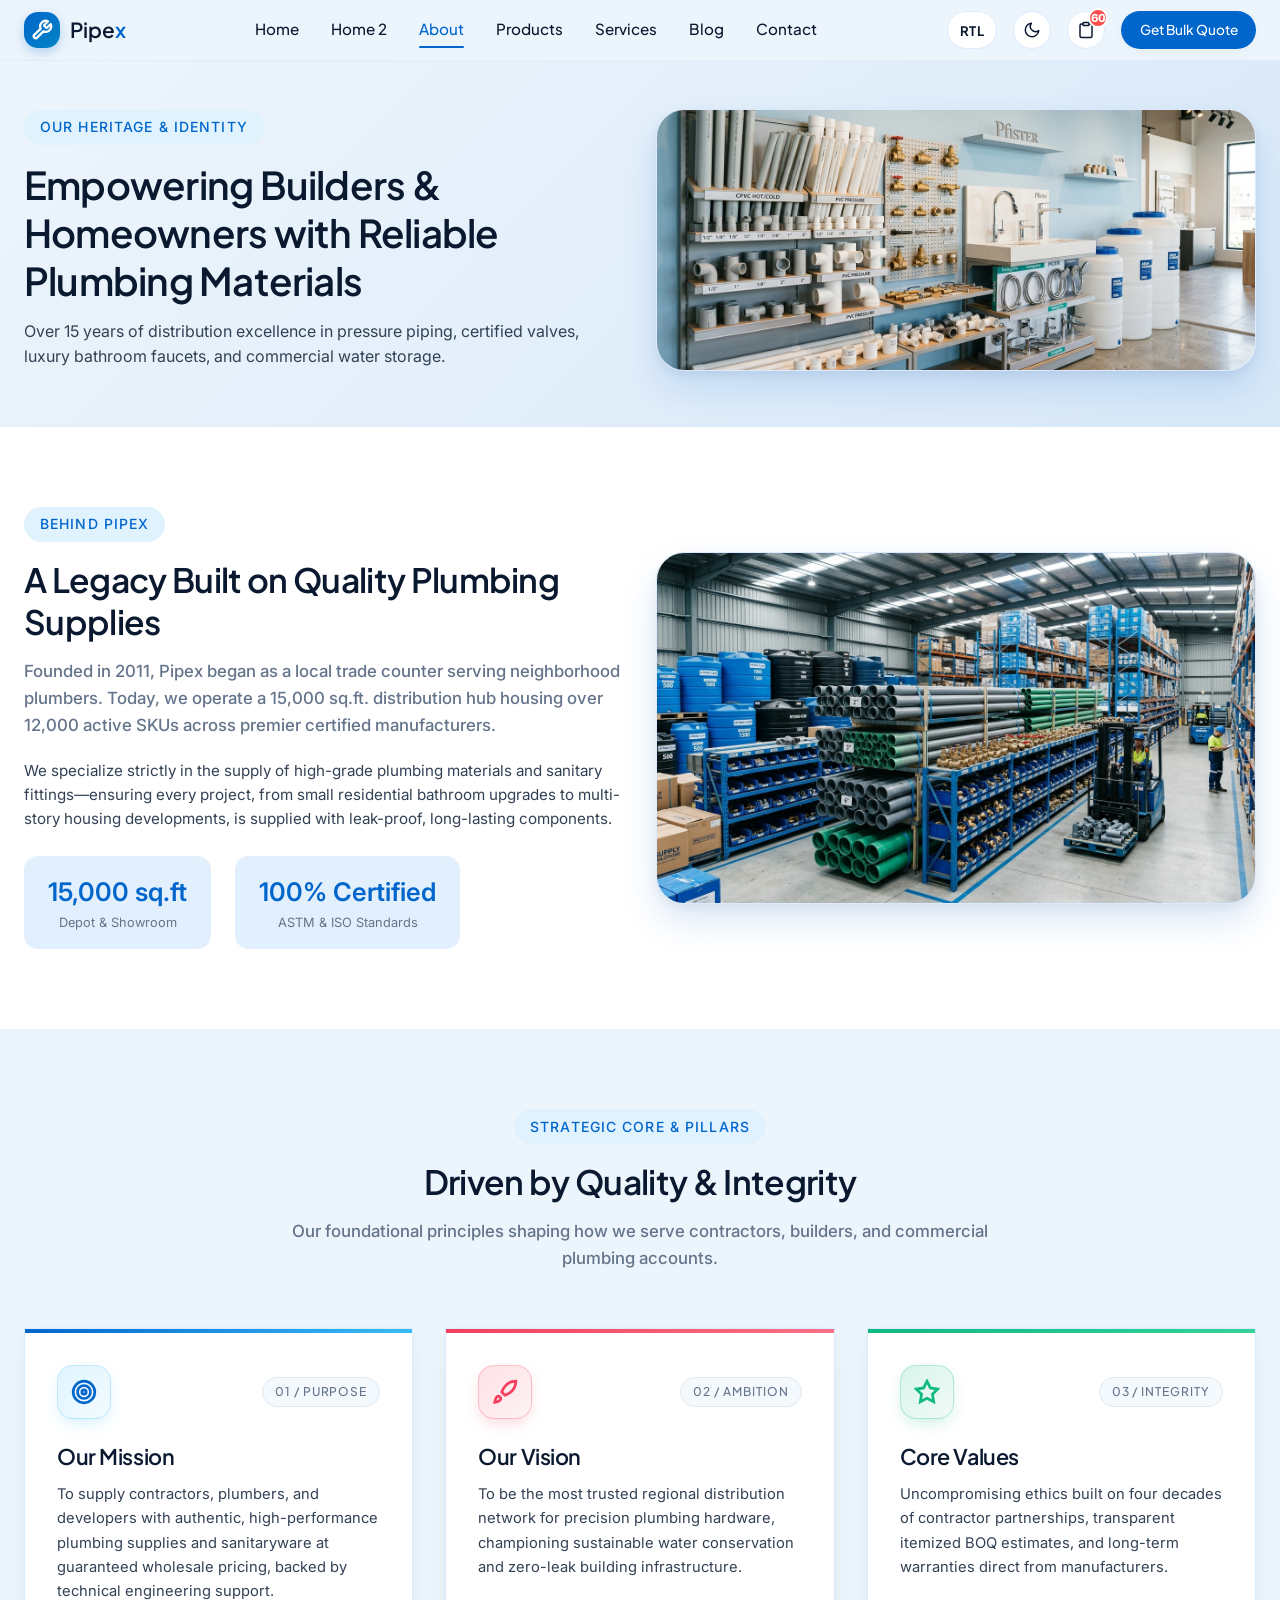
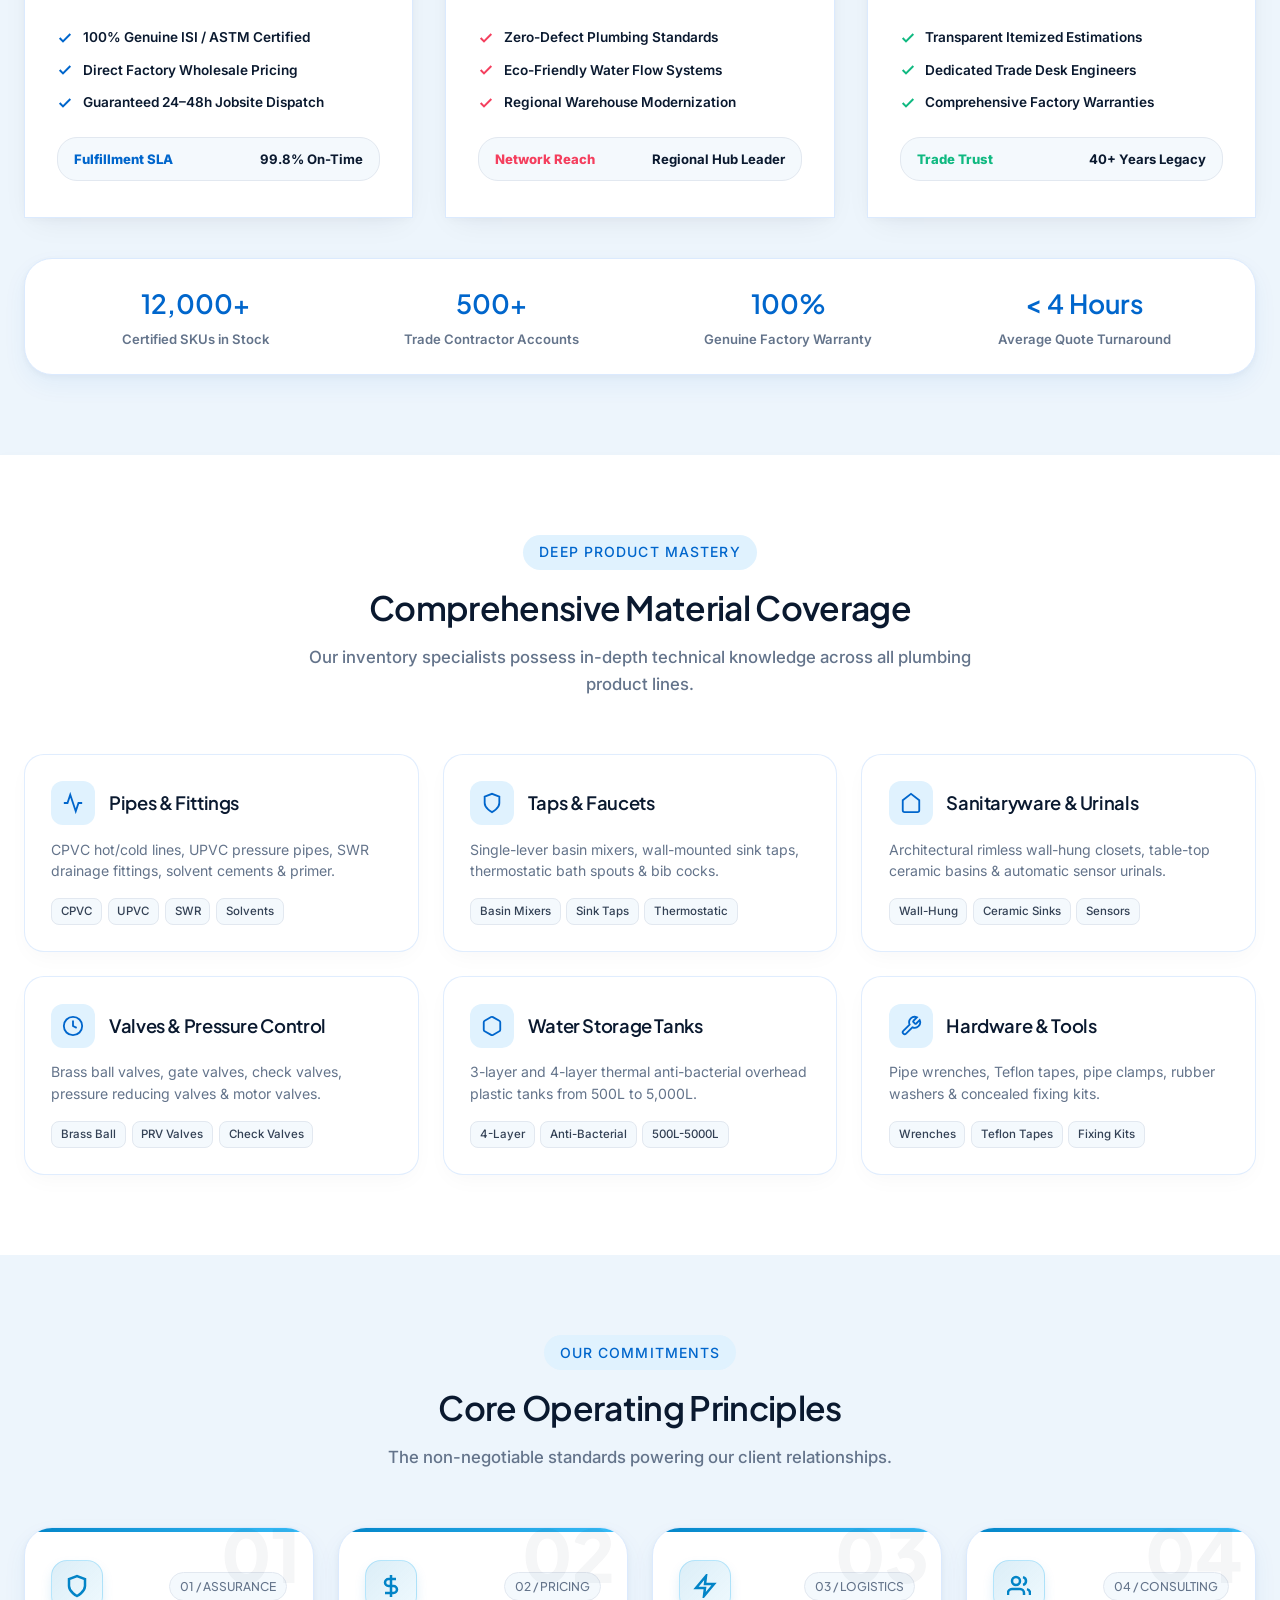
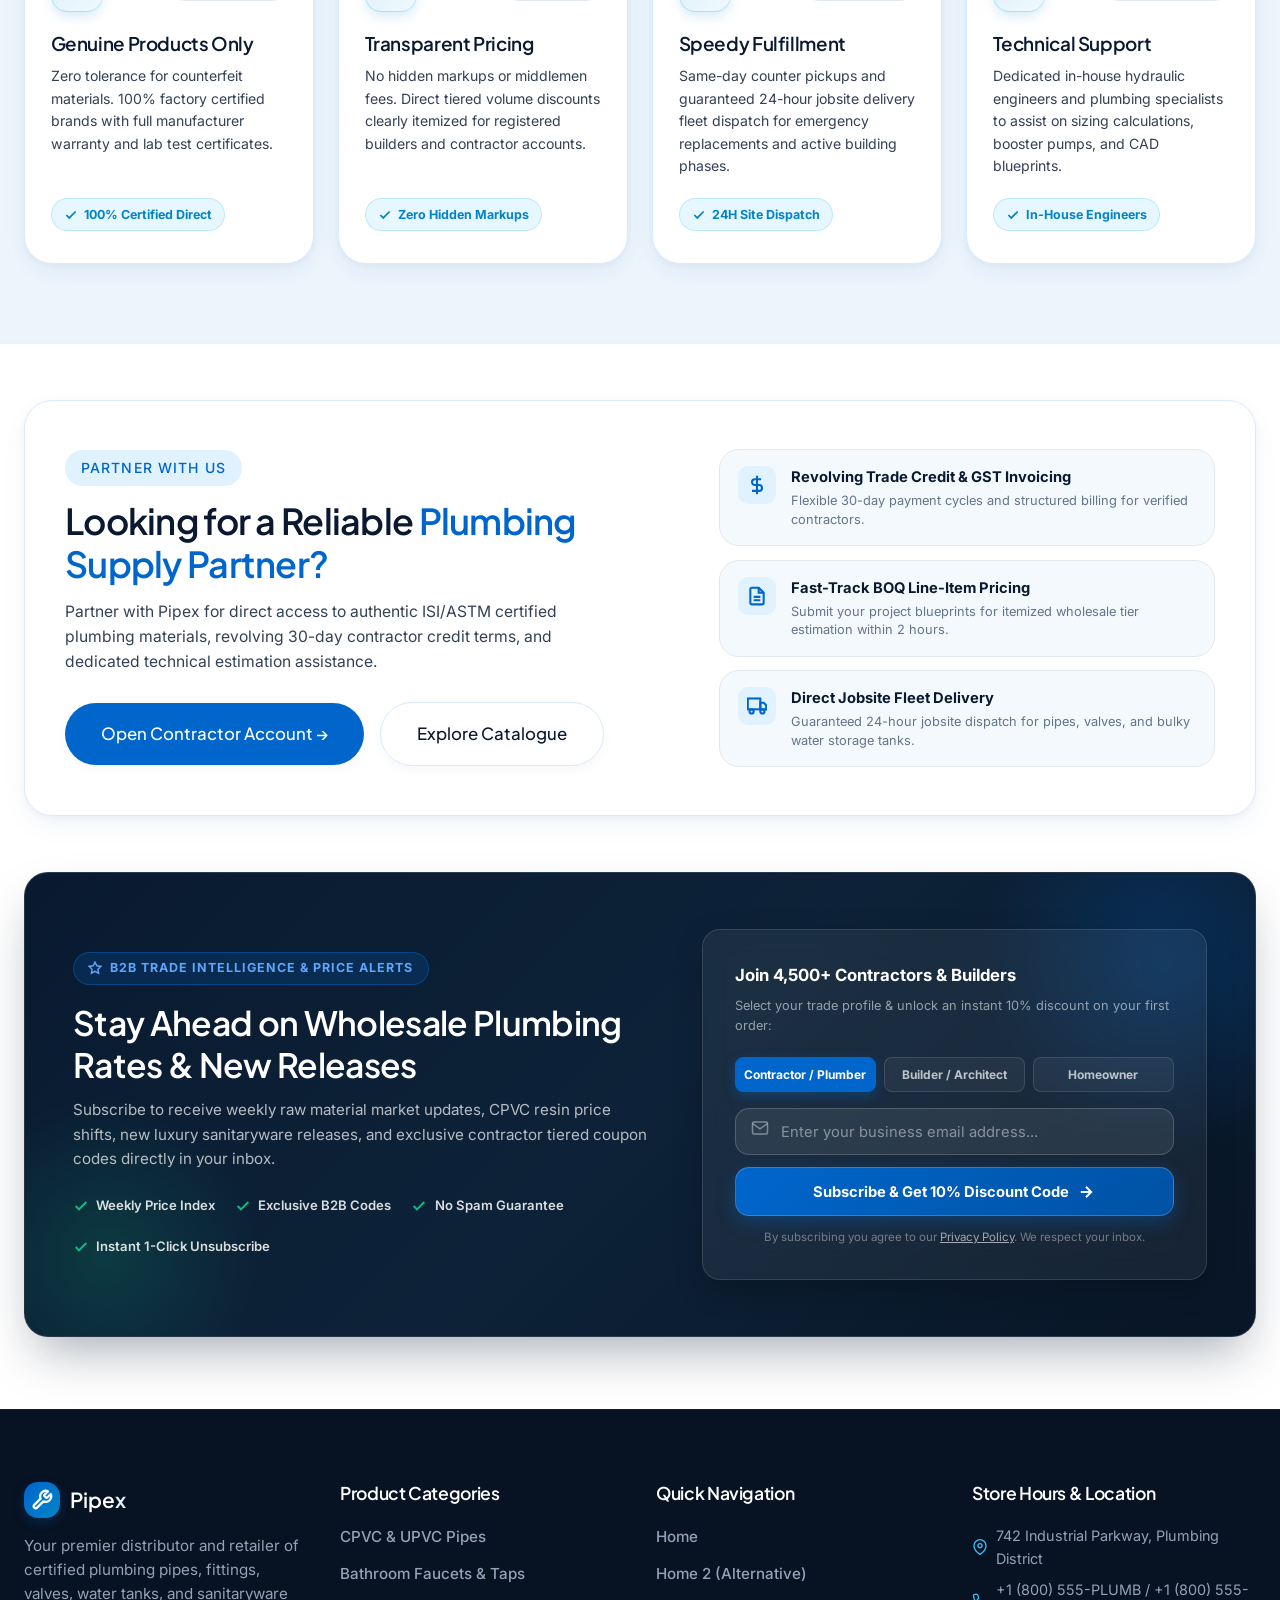
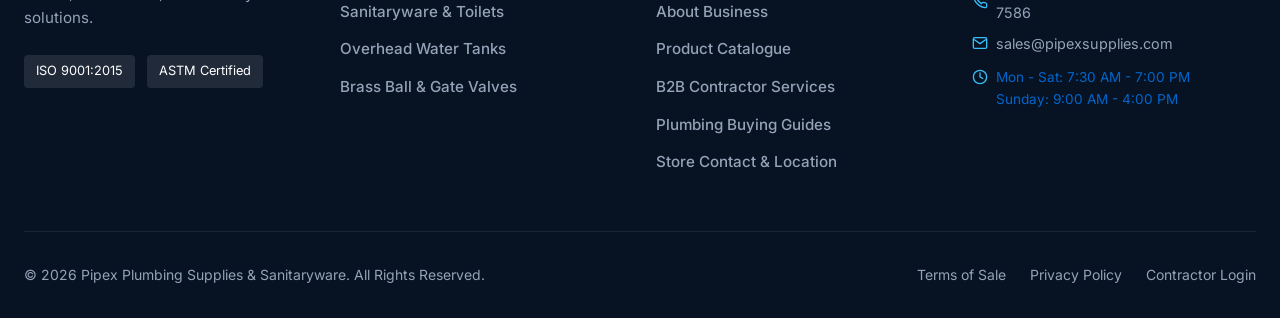
==== about.html @ ec82269e "final commit" ====
<!DOCTYPE html>
<html lang="en">
<head>
  <meta charset="UTF-8">
  <meta name="viewport" content="width=device-width, initial-scale=1.0">
  <title>About Us | Pipex Plumbing Supplies & Sanitary Fittings Store</title>
  <meta name="description" content="Learn about Pipex's history, mission, inventory expertise across CPVC pipes, faucets, sanitaryware, and wholesale contractor support.">
  <link rel="icon" type="image/svg+xml" href="favicon.svg">
  <link rel="stylesheet" href="css/styles.css">
</head>
<body>

  <!-- Site Header -->
  <header class="site-header">
    <div class="container">
      <div class="header-inner">
        <a href="index.html" class="brand-logo">
          <div class="brand-icon">
            <svg width="22" height="22" viewBox="0 0 24 24" fill="none" stroke="currentColor" stroke-width="2.5" stroke-linecap="round" stroke-linejoin="round"><path d="M14.7 6.3a1 1 0 0 0 0 1.4l1.6 1.6a1 1 0 0 0 1.4 0l3.77-3.77a6 6 0 0 1-7.94 7.94l-6.91 6.91a2.12 2.12 0 0 1-3-3l6.91-6.91a6 6 0 0 1 7.94-7.94l-3.76 3.76z"/></svg>
          </div>
          <div>Pipe<span>x</span></div>
        </a>

        <ul class="nav-menu">
          <li><a href="index.html" class="nav-link">Home</a></li>
          <li><a href="home2.html" class="nav-link">Home 2</a></li>
          <li><a href="about.html" class="nav-link active">About</a></li>
          <li><a href="products.html" class="nav-link">Products</a></li>
          <li><a href="services.html" class="nav-link">Services</a></li>
          <li><a href="blog.html" class="nav-link">Blog</a></li>
          <li><a href="contact.html" class="nav-link">Contact</a></li>
        </ul>

        <div class="header-actions">
          <button class="action-btn rtl-toggle" title="Toggle RTL / LTR" aria-label="Toggle Direction">
            <span>RTL</span>
          </button>
          <button class="action-btn theme-toggle" title="Toggle Theme" aria-label="Toggle Dark/Light Mode">
            <svg width="18" height="18" viewBox="0 0 24 24" fill="none" stroke="currentColor" stroke-width="2" stroke-linecap="round" stroke-linejoin="round"><path d="M21 12.79A9 9 0 1 1 11.21 3 7 7 0 0 0 21 12.79z"></path></svg>
          </button>
          <button class="action-btn cart-trigger" title="View Bulk Quote List">
            <svg width="18" height="18" viewBox="0 0 24 24" fill="none" stroke="currentColor" stroke-width="2" stroke-linecap="round" stroke-linejoin="round"><path d="M16 4h2a2 2 0 0 1 2 2v14a2 2 0 0 1-2 2H6a2 2 0 0 1-2-2V6a2 2 0 0 1 2-2h2"/><rect x="8" y="2" width="8" height="4" rx="1" ry="1"/></svg>
            <span class="cart-badge">0</span>
          </button>
          <a href="contact.html" class="btn btn-primary btn-sm">Get Bulk Quote</a>
          <button class="mobile-toggle" aria-label="Toggle Menu">☰</button>
        </div>
      </div>
    </div>
  </header>

  <!-- Mobile Drawer -->
  <div class="mobile-nav-drawer" id="mobile-drawer">
    <div style="display:flex; justify-content:space-between; align-items:center; margin-bottom: 1.5rem;">
      <a href="index.html" class="brand-logo">
        <div class="brand-icon">
          <svg width="22" height="22" viewBox="0 0 24 24" fill="none" stroke="currentColor" stroke-width="2.5" stroke-linecap="round" stroke-linejoin="round"><path d="M14.7 6.3a1 1 0 0 0 0 1.4l1.6 1.6a1 1 0 0 0 1.4 0l3.77-3.77a6 6 0 0 1-7.94 7.94l-6.91 6.91a2.12 2.12 0 0 1-3-3l6.91-6.91a6 6 0 0 1 7.94-7.94l-3.76 3.76z"/></svg>
        </div>
        <div>Pipe<span>x</span></div>
      </a>
      <button id="mobile-drawer-close" style="font-size: 1.5rem; color: var(--text-primary);">✕</button>
    </div>

    <!-- Mobile Drawer Actions: Cart & Bulk Quote CTA -->
    <div style="display:flex; flex-direction:column; gap:0.75rem; margin-bottom:1.5rem; padding-bottom:1.25rem; border-bottom:1px solid var(--border-color);">
      <button class="action-btn cart-trigger" style="width:100%; border-radius: var(--radius-md); height: 44px; display:flex; align-items:center; justify-content:center; gap:0.6rem; font-weight:700; background:var(--bg-surface-alt); border:1px solid var(--border-color); color:var(--text-primary);" title="View Bulk Quote List">
        <svg width="18" height="18" viewBox="0 0 24 24" fill="none" stroke="currentColor" stroke-width="2" stroke-linecap="round" stroke-linejoin="round"><path d="M16 4h2a2 2 0 0 1 2 2v14a2 2 0 0 1-2 2H6a2 2 0 0 1-2-2V6a2 2 0 0 1 2-2h2"/><rect x="8" y="2" width="8" height="4" rx="1" ry="1"/></svg>
        <span>Bulk Quote List</span>
        <span class="cart-badge" style="position:relative; top:auto; right:auto;">0</span>
      </button>
      <a href="contact.html" class="btn btn-primary" style="width:100%; text-align:center;">Get Bulk Quote</a>
    </div>

    <ul style="list-style:none; display:flex; flex-direction:column; gap: 1.25rem;">
      <li><a href="index.html" style="font-weight:600; color:var(--text-primary); font-size: 1.1rem;">Home</a></li>
      <li><a href="home2.html" style="font-weight:600; color:var(--text-primary); font-size: 1.1rem;">Home 2</a></li>
      <li><a href="about.html" style="font-weight:700; color:var(--accent-blue); font-size: 1.1rem;">About</a></li>
      <li><a href="products.html" style="font-weight:600; color:var(--text-primary); font-size: 1.1rem;">Products</a></li>
      <li><a href="services.html" style="font-weight:600; color:var(--text-primary); font-size: 1.1rem;">Services</a></li>
      <li><a href="blog.html" style="font-weight:600; color:var(--text-primary); font-size: 1.1rem;">Blog</a></li>
      <li><a href="contact.html" style="font-weight:600; color:var(--text-primary); font-size: 1.1rem;">Contact</a></li>
    </ul>
  </div>

  <main>
    <!-- SECTION 1: Compact Page Hero -->
    <section class="section-canvas hero-gradient-section section-padding-sm" style="padding-top: 3rem; padding-bottom: 3.5rem;">
      <div class="container">
        <div class="grid grid-2 items-center gap-4">
          <div>
            <div class="section-subtitle">Our Heritage & Identity</div>
            <h1 class="hero-title" style="margin-bottom: 0.85rem;">Empowering Builders & Homeowners with Reliable Plumbing Materials</h1>
            <p class="hero-desc">
              Over 15 years of distribution excellence in pressure piping, certified valves, luxury bathroom faucets, and commercial water storage.
            </p>
          </div>
          <div>
            <div class="card" style="padding:0; overflow:hidden; border-radius: var(--radius-xl); box-shadow: var(--shadow-hover);">
              <img src="assets/images/hero_plumbing.jpg" alt="Reliable Plumbing Materials and Engineering Supplies" style="width:100%; height: 260px; object-fit:cover;" />
            </div>
          </div>
        </div>
      </div>
    </section>

    <!-- SECTION 2: About the Business Section -->
    <section class="section-white section-padding">
      <div class="container">
        <div class="grid grid-2 items-center gap-4">
          <div>
            <div class="section-subtitle">Behind Pipex</div>
            <h2 class="section-title">A Legacy Built on Quality Plumbing Supplies</h2>
            <p class="section-desc" style="margin-bottom: 1.25rem;">
              Founded in 2011, Pipex began as a local trade counter serving neighborhood plumbers. Today, we operate a 15,000 sq.ft. distribution hub housing over 12,000 active SKUs across premier certified manufacturers.
            </p>
            <p style="font-size: 0.95rem; color: var(--text-secondary); margin-bottom: 1.5rem;">
              We specialize strictly in the supply of high-grade plumbing materials and sanitary fittings—ensuring every project, from small residential bathroom upgrades to multi-story housing developments, is supplied with leak-proof, long-lasting components.
            </p>
            <div class="flex gap-3 flex-wrap">
              <div style="background:var(--bg-surface-tint); padding:1rem 1.5rem; border-radius:var(--radius-md); text-align:center;">
                <div style="font-weight:800; font-size:1.6rem; color:var(--accent-blue);">15,000 sq.ft</div>
                <div style="font-size:0.8rem; color:var(--text-muted);">Depot & Showroom</div>
              </div>
              <div style="background:var(--bg-surface-tint); padding:1rem 1.5rem; border-radius:var(--radius-md); text-align:center;">
                <div style="font-weight:800; font-size:1.6rem; color:var(--accent-blue);">100% Certified</div>
                <div style="font-size:0.8rem; color:var(--text-muted);">ASTM & ISO Standards</div>
              </div>
            </div>
          </div>

          <div>
            <div class="card" style="padding:0; overflow:hidden; border-radius:var(--radius-xl); box-shadow:var(--shadow-hover);">
              <img src="assets/images/contractor_warehouse.jpg" alt="Pipex 15,000 sq.ft Plumbing Supplies Distribution Hub" style="width:100%; height: 350px; object-fit:cover;" />
            </div>
          </div>
        </div>
      </div>
    </section>

    <!-- SECTION 3: Strategic Core (Mission, Vision & Core Values) -->
    <section class="section-canvas section-padding">
      <div class="container">
        <div class="section-header">
          <div class="section-subtitle">Strategic Core & Pillars</div>
          <h2 class="section-title">Driven by Quality & Integrity</h2>
          <p class="section-desc">Our foundational principles shaping how we serve contractors, builders, and commercial plumbing accounts.</p>
        </div>

        <div class="strategic-core-grid">
          <!-- Pillar 1: Our Mission -->
          <div class="mv-card">
            <div class="mv-card-top">
              <div class="mv-card-icon">
                <svg width="26" height="26" viewBox="0 0 24 24" fill="none" stroke="currentColor" stroke-width="2.5">
                  <circle cx="12" cy="12" r="10"/>
                  <circle cx="12" cy="12" r="6"/>
                  <circle cx="12" cy="12" r="2"/>
                </svg>
              </div>
              <span class="mv-card-step">01 / PURPOSE</span>
            </div>
            <h3 class="mv-card-title">Our Mission</h3>
            <p class="mv-card-desc">
              To supply contractors, plumbers, and developers with authentic, high-performance plumbing supplies and sanitaryware at guaranteed wholesale pricing, backed by technical engineering support.
            </p>
            <ul class="mv-card-points">
              <li>
                <svg width="16" height="16" viewBox="0 0 24 24" fill="none" stroke="currentColor" stroke-width="3"><polyline points="20 6 9 17 4 12"></polyline></svg>
                100% Genuine ISI / ASTM Certified
              </li>
              <li>
                <svg width="16" height="16" viewBox="0 0 24 24" fill="none" stroke="currentColor" stroke-width="3"><polyline points="20 6 9 17 4 12"></polyline></svg>
                Direct Factory Wholesale Pricing
              </li>
              <li>
                <svg width="16" height="16" viewBox="0 0 24 24" fill="none" stroke="currentColor" stroke-width="3"><polyline points="20 6 9 17 4 12"></polyline></svg>
                Guaranteed 24–48h Jobsite Dispatch
              </li>
            </ul>
            <div class="mv-card-badge">
              <span>Fulfillment SLA</span>
              <strong>99.8% On-Time</strong>
            </div>
          </div>

          <!-- Pillar 2: Our Vision -->
          <div class="mv-card mv-card-vision">
            <div class="mv-card-top">
              <div class="mv-card-icon">
                <svg width="26" height="26" viewBox="0 0 24 24" fill="none" stroke="currentColor" stroke-width="2.5">
                  <path d="M4.5 16.5c-1.5 1.26-2 5-2 5s3.74-.5 5-2c.71-.84.7-2.13-.09-2.91a2.18 2.18 0 0 0-2.91-.09z"/>
                  <path d="M12 15l-3-3a22 22 0 0 1 2-3.95A12.88 12.88 0 0 1 22 2c0 2.72-.78 7.5-6 11a22.35 22.35 0 0 1-4 2z"/>
                </svg>
              </div>
              <span class="mv-card-step">02 / AMBITION</span>
            </div>
            <h3 class="mv-card-title">Our Vision</h3>
            <p class="mv-card-desc">
              To be the most trusted regional distribution network for precision plumbing hardware, championing sustainable water conservation and zero-leak building infrastructure.
            </p>
            <ul class="mv-card-points">
              <li>
                <svg width="16" height="16" viewBox="0 0 24 24" fill="none" stroke="currentColor" stroke-width="3"><polyline points="20 6 9 17 4 12"></polyline></svg>
                Zero-Defect Plumbing Standards
              </li>
              <li>
                <svg width="16" height="16" viewBox="0 0 24 24" fill="none" stroke="currentColor" stroke-width="3"><polyline points="20 6 9 17 4 12"></polyline></svg>
                Eco-Friendly Water Flow Systems
              </li>
              <li>
                <svg width="16" height="16" viewBox="0 0 24 24" fill="none" stroke="currentColor" stroke-width="3"><polyline points="20 6 9 17 4 12"></polyline></svg>
                Regional Warehouse Modernization
              </li>
            </ul>
            <div class="mv-card-badge">
              <span>Network Reach</span>
              <strong>Regional Hub Leader</strong>
            </div>
          </div>

          <!-- Pillar 3: Core Values & Ethics -->
          <div class="mv-card mv-card-values">
            <div class="mv-card-top">
              <div class="mv-card-icon">
                <svg width="26" height="26" viewBox="0 0 24 24" fill="none" stroke="currentColor" stroke-width="2.5">
                  <polygon points="12 2 15.09 8.26 22 9.27 17 14.14 18.18 21.02 12 17.77 5.82 21.02 7 14.14 2 9.27 8.91 8.26 12 2"/>
                </svg>
              </div>
              <span class="mv-card-step">03 / INTEGRITY</span>
            </div>
            <h3 class="mv-card-title">Core Values</h3>
            <p class="mv-card-desc">
              Uncompromising ethics built on four decades of contractor partnerships, transparent itemized BOQ estimates, and long-term warranties direct from manufacturers.
            </p>
            <ul class="mv-card-points">
              <li>
                <svg width="16" height="16" viewBox="0 0 24 24" fill="none" stroke="currentColor" stroke-width="3"><polyline points="20 6 9 17 4 12"></polyline></svg>
                Transparent Itemized Estimations
              </li>
              <li>
                <svg width="16" height="16" viewBox="0 0 24 24" fill="none" stroke="currentColor" stroke-width="3"><polyline points="20 6 9 17 4 12"></polyline></svg>
                Dedicated Trade Desk Engineers
              </li>
              <li>
                <svg width="16" height="16" viewBox="0 0 24 24" fill="none" stroke="currentColor" stroke-width="3"><polyline points="20 6 9 17 4 12"></polyline></svg>
                Comprehensive Factory Warranties
              </li>
            </ul>
            <div class="mv-card-badge">
              <span>Trade Trust</span>
              <strong>40+ Years Legacy</strong>
            </div>
          </div>
        </div>

        <!-- Integrated Strategic Impact Stats -->
        <div class="strategic-stats-bar">
          <div class="stat-item-box">
            <div class="stat-item-num">12,000+</div>
            <div class="stat-item-label">Certified SKUs in Stock</div>
          </div>
          <div class="stat-item-box">
            <div class="stat-item-num">500+</div>
            <div class="stat-item-label">Trade Contractor Accounts</div>
          </div>
          <div class="stat-item-box">
            <div class="stat-item-num">100%</div>
            <div class="stat-item-label">Genuine Factory Warranty</div>
          </div>
          <div class="stat-item-box">
            <div class="stat-item-num">&lt; 4 Hours</div>
            <div class="stat-item-label">Average Quote Turnaround</div>
          </div>
        </div>
      </div>
    </section>

    <!-- SECTION 4: Product Expertise Section -->
    <section class="section-white section-padding">
      <div class="container">
        <div class="section-header">
          <div class="section-subtitle">Deep Product Mastery</div>
          <h2 class="section-title">Comprehensive Material Coverage</h2>
          <p class="section-desc">Our inventory specialists possess in-depth technical knowledge across all plumbing product lines.</p>
        </div>

        <div class="grid grid-3 gap-3">
          <div class="mastery-card">
            <div class="mastery-card-header">
              <div class="mastery-icon-box">
                <svg width="22" height="22" viewBox="0 0 24 24" fill="none" stroke="currentColor" stroke-width="2"><path d="M22 12h-4l-3 9L9 3l-3 9H2"/></svg>
              </div>
              <h4 class="mastery-card-title">Pipes & Fittings</h4>
            </div>
            <p class="mastery-card-desc">CPVC hot/cold lines, UPVC pressure pipes, SWR drainage fittings, solvent cements & primer.</p>
            <div class="mastery-tags">
              <span class="mastery-tag">CPVC</span>
              <span class="mastery-tag">UPVC</span>
              <span class="mastery-tag">SWR</span>
              <span class="mastery-tag">Solvents</span>
            </div>
          </div>

          <div class="mastery-card">
            <div class="mastery-card-header">
              <div class="mastery-icon-box">
                <svg width="22" height="22" viewBox="0 0 24 24" fill="none" stroke="currentColor" stroke-width="2"><path d="M12 22s8-4 8-10V5l-8-3-8 3v7c0 6 8 10 8 10z"/></svg>
              </div>
              <h4 class="mastery-card-title">Taps & Faucets</h4>
            </div>
            <p class="mastery-card-desc">Single-lever basin mixers, wall-mounted sink taps, thermostatic bath spouts & bib cocks.</p>
            <div class="mastery-tags">
              <span class="mastery-tag">Basin Mixers</span>
              <span class="mastery-tag">Sink Taps</span>
              <span class="mastery-tag">Thermostatic</span>
            </div>
          </div>

          <div class="mastery-card">
            <div class="mastery-card-header">
              <div class="mastery-icon-box">
                <svg width="22" height="22" viewBox="0 0 24 24" fill="none" stroke="currentColor" stroke-width="2"><path d="M3 9l9-7 9 7v11a2 2 0 0 1-2 2H5a2 2 0 0 1-2-2z"/></svg>
              </div>
              <h4 class="mastery-card-title">Sanitaryware & Urinals</h4>
            </div>
            <p class="mastery-card-desc">Architectural rimless wall-hung closets, table-top ceramic basins & automatic sensor urinals.</p>
            <div class="mastery-tags">
              <span class="mastery-tag">Wall-Hung</span>
              <span class="mastery-tag">Ceramic Sinks</span>
              <span class="mastery-tag">Sensors</span>
            </div>
          </div>

          <div class="mastery-card">
            <div class="mastery-card-header">
              <div class="mastery-icon-box">
                <svg width="22" height="22" viewBox="0 0 24 24" fill="none" stroke="currentColor" stroke-width="2"><circle cx="12" cy="12" r="10"/><path d="M12 6v6l4 2"/></svg>
              </div>
              <h4 class="mastery-card-title">Valves & Pressure Control</h4>
            </div>
            <p class="mastery-card-desc">Brass ball valves, gate valves, check valves, pressure reducing valves & motor valves.</p>
            <div class="mastery-tags">
              <span class="mastery-tag">Brass Ball</span>
              <span class="mastery-tag">PRV Valves</span>
              <span class="mastery-tag">Check Valves</span>
            </div>
          </div>

          <div class="mastery-card">
            <div class="mastery-card-header">
              <div class="mastery-icon-box">
                <svg width="22" height="22" viewBox="0 0 24 24" fill="none" stroke="currentColor" stroke-width="2"><path d="M21 16V8a2 2 0 0 0-1-1.73l-7-4a2 2 0 0 0-2 0l-7 4A2 2 0 0 0 3 8v8a2 2 0 0 0 1 1.73l7 4a2 2 0 0 0 2 0l7-4A2 2 0 0 0 21 16z"/></svg>
              </div>
              <h4 class="mastery-card-title">Water Storage Tanks</h4>
            </div>
            <p class="mastery-card-desc">3-layer and 4-layer thermal anti-bacterial overhead plastic tanks from 500L to 5,000L.</p>
            <div class="mastery-tags">
              <span class="mastery-tag">4-Layer</span>
              <span class="mastery-tag">Anti-Bacterial</span>
              <span class="mastery-tag">500L-5000L</span>
            </div>
          </div>

          <div class="mastery-card">
            <div class="mastery-card-header">
              <div class="mastery-icon-box">
                <svg width="22" height="22" viewBox="0 0 24 24" fill="none" stroke="currentColor" stroke-width="2"><path d="M14.7 6.3a1 1 0 0 0 0 1.4l1.6 1.6a1 1 0 0 0 1.4 0l3.77-3.77a6 6 0 0 1-7.94 7.94l-6.91 6.91a2.12 2.12 0 0 1-3-3l6.91-6.91a6 6 0 0 1 7.94-7.94l-3.76 3.76z"/></svg>
              </div>
              <h4 class="mastery-card-title">Hardware & Tools</h4>
            </div>
            <p class="mastery-card-desc">Pipe wrenches, Teflon tapes, pipe clamps, rubber washers & concealed fixing kits.</p>
            <div class="mastery-tags">
              <span class="mastery-tag">Wrenches</span>
              <span class="mastery-tag">Teflon Tapes</span>
              <span class="mastery-tag">Fixing Kits</span>
            </div>
          </div>
        </div>
      </div>
    </section>

    <!-- SECTION 5: Business Core Values Section -->
    <section class="section-canvas section-padding">
      <div class="container">
        <div class="section-header">
          <div class="section-subtitle">Our Commitments</div>
          <h2 class="section-title">Core Operating Principles</h2>
          <p class="section-desc">The non-negotiable standards powering our client relationships.</p>
        </div>

        <div class="principles-grid">
          <!-- Card 1: Genuine Certified (Blue) -->
          <div class="commitment-card" data-index="01">
            <div class="commitment-header">
              <div class="commitment-icon">
                <svg width="24" height="24" viewBox="0 0 24 24" fill="none" stroke="currentColor" stroke-width="2.5"><path d="M12 22s8-4 8-10V5l-8-3-8 3v7c0 6 8 10 8 10z"/></svg>
              </div>
              <span class="commitment-num">01 / ASSURANCE</span>
            </div>
            <h4 class="commitment-title">Genuine Products Only</h4>
            <p class="commitment-desc">Zero tolerance for counterfeit materials. 100% factory certified brands with full manufacturer warranty and lab test certificates.</p>
            <div class="commitment-chip">
              <svg width="14" height="14" viewBox="0 0 24 24" fill="none" stroke="currentColor" stroke-width="3"><polyline points="20 6 9 17 4 12"></polyline></svg>
              100% Certified Direct
            </div>
          </div>

          <!-- Card 2: Transparent Pricing -->
          <div class="commitment-card" data-index="02">
            <div class="commitment-header">
              <div class="commitment-icon">
                <svg width="24" height="24" viewBox="0 0 24 24" fill="none" stroke="currentColor" stroke-width="2.5"><line x1="12" y1="1" x2="12" y2="23"/><path d="M17 5H9.5a3.5 3.5 0 0 0 0 7h5a3.5 3.5 0 0 1 0 7H6"/></svg>
              </div>
              <span class="commitment-num">02 / PRICING</span>
            </div>
            <h4 class="commitment-title">Transparent Pricing</h4>
            <p class="commitment-desc">No hidden markups or middlemen fees. Direct tiered volume discounts clearly itemized for registered builders and contractor accounts.</p>
            <div class="commitment-chip">
              <svg width="14" height="14" viewBox="0 0 24 24" fill="none" stroke="currentColor" stroke-width="3"><polyline points="20 6 9 17 4 12"></polyline></svg>
              Zero Hidden Markups
            </div>
          </div>

          <!-- Card 3: Speedy Fulfillment -->
          <div class="commitment-card" data-index="03">
            <div class="commitment-header">
              <div class="commitment-icon">
                <svg width="24" height="24" viewBox="0 0 24 24" fill="none" stroke="currentColor" stroke-width="2.5"><polygon points="13 2 3 14 12 14 11 22 21 10 12 10 13 2"/></svg>
              </div>
              <span class="commitment-num">03 / LOGISTICS</span>
            </div>
            <h4 class="commitment-title">Speedy Fulfillment</h4>
            <p class="commitment-desc">Same-day counter pickups and guaranteed 24-hour jobsite delivery fleet dispatch for emergency replacements and active building phases.</p>
            <div class="commitment-chip">
              <svg width="14" height="14" viewBox="0 0 24 24" fill="none" stroke="currentColor" stroke-width="3"><polyline points="20 6 9 17 4 12"></polyline></svg>
              24H Site Dispatch
            </div>
          </div>

          <!-- Card 4: Technical Support -->
          <div class="commitment-card" data-index="04">
            <div class="commitment-header">
              <div class="commitment-icon">
                <svg width="24" height="24" viewBox="0 0 24 24" fill="none" stroke="currentColor" stroke-width="2.5"><path d="M17 21v-2a4 4 0 0 0-4-4H5a4 4 0 0 0-4 4v2"/><circle cx="9" cy="7" r="4"/><path d="M23 21v-2a4 4 0 0 0-3-3.87"/><path d="M16 3.13a4 4 0 0 1 0 7.75"/></svg>
              </div>
              <span class="commitment-num">04 / CONSULTING</span>
            </div>
            <h4 class="commitment-title">Technical Support</h4>
            <p class="commitment-desc">Dedicated in-house hydraulic engineers and plumbing specialists to assist on sizing calculations, booster pumps, and CAD blueprints.</p>
            <div class="commitment-chip">
              <svg width="14" height="14" viewBox="0 0 24 24" fill="none" stroke="currentColor" stroke-width="3"><polyline points="20 6 9 17 4 12"></polyline></svg>
              In-House Engineers
            </div>
          </div>
        </div>
      </div>
    </section>

    <!-- SECTION 6: Final Company CTA Section -->
    <section class="section-white" style="padding-top: 3.5rem; padding-bottom: 2rem;">
      <div class="container">
        <div class="about-partner-card">
          <div class="about-partner-grid">
            <div>
              <div class="section-subtitle" style="margin-bottom: 0.85rem;">Partner With Us</div>
              <h2 class="about-partner-title">Looking for a Reliable <span style="color: var(--accent-blue);">Plumbing Supply Partner?</span></h2>
              <p class="about-partner-desc">
                Partner with Pipex for direct access to authentic ISI/ASTM certified plumbing materials, revolving 30-day contractor credit terms, and dedicated technical estimation assistance.
              </p>
              <div class="about-partner-actions">
                <a href="contact.html" class="btn btn-primary btn-lg">Open Contractor Account →</a>
                <a href="products.html" class="btn btn-secondary btn-lg">Explore Catalogue</a>
              </div>
            </div>

            <div class="about-partner-perks">
              <div class="about-partner-perk">
                <div class="about-partner-icon">
                  <svg width="20" height="20" viewBox="0 0 24 24" fill="none" stroke="currentColor" stroke-width="2.5"><line x1="12" y1="1" x2="12" y2="23"/><path d="M17 5H9.5a3.5 3.5 0 0 0 0 7h5a3.5 3.5 0 0 1 0 7H6"/></svg>
                </div>
                <div>
                  <div class="about-partner-perk-title">Revolving Trade Credit & GST Invoicing</div>
                  <div class="about-partner-perk-desc">Flexible 30-day payment cycles and structured billing for verified contractors.</div>
                </div>
              </div>

              <div class="about-partner-perk">
                <div class="about-partner-icon">
                  <svg width="20" height="20" viewBox="0 0 24 24" fill="none" stroke="currentColor" stroke-width="2.5"><path d="M14 2H6a2 2 0 0 0-2 2v16a2 2 0 0 0 2 2h12a2 2 0 0 0 2-2V8z"/><polyline points="14 2 14 8 20 8"/><line x1="16" y1="13" x2="8" y2="13"/><line x1="16" y1="17" x2="8" y2="17"/></svg>
                </div>
                <div>
                  <div class="about-partner-perk-title">Fast-Track BOQ Line-Item Pricing</div>
                  <div class="about-partner-perk-desc">Submit your project blueprints for itemized wholesale tier estimation within 2 hours.</div>
                </div>
              </div>

              <div class="about-partner-perk">
                <div class="about-partner-icon">
                  <svg width="20" height="20" viewBox="0 0 24 24" fill="none" stroke="currentColor" stroke-width="2.5"><rect x="1" y="3" width="15" height="13"/><polygon points="16 8 20 8 23 11 23 16 16 16 16 8"/><circle cx="5.5" cy="18.5" r="2.5"/><circle cx="18.5" cy="18.5" r="2.5"/></svg>
                </div>
                <div>
                  <div class="about-partner-perk-title">Direct Jobsite Fleet Delivery</div>
                  <div class="about-partner-perk-desc">Guaranteed 24-hour jobsite dispatch for pipes, valves, and bulky water storage tanks.</div>
                </div>
              </div>
            </div>
          </div>
        </div>
      </div>
    </section>

    <!-- SECTION 7: B2B Trade Intelligence & Price Alerts Newsletter -->
    <section class="newsletter-section">
      <div class="container">
        <div class="newsletter-box">
          <div class="newsletter-glow-1"></div>
          <div class="newsletter-glow-2"></div>

          <div class="newsletter-grid">
            <div>
              <div class="newsletter-badge">
                <svg width="14" height="14" viewBox="0 0 24 24" fill="none" stroke="currentColor" stroke-width="2.5"><path d="M12 2l3.09 6.26L22 9.27l-5 4.87 1.18 6.88L12 17.77l-6.18 3.25L7 14.14 2 9.27l6.91-1.01L12 2z"/></svg>
                B2B Trade Intelligence & Price Alerts
              </div>
              <h2 class="newsletter-title">Stay Ahead on Wholesale Plumbing Rates & New Releases</h2>
              <p class="newsletter-desc">
                Subscribe to receive weekly raw material market updates, CPVC resin price shifts, new luxury sanitaryware releases, and exclusive contractor tiered coupon codes directly in your inbox.
              </p>
              <div class="newsletter-perks">
                <div class="newsletter-perk-item">
                  <svg width="16" height="16" viewBox="0 0 24 24" fill="none" stroke="currentColor" stroke-width="3"><polyline points="20 6 9 17 4 12"/></svg>
                  <span>Weekly Price Index</span>
                </div>
                <div class="newsletter-perk-item">
                  <svg width="16" height="16" viewBox="0 0 24 24" fill="none" stroke="currentColor" stroke-width="3"><polyline points="20 6 9 17 4 12"/></svg>
                  <span>Exclusive B2B Codes</span>
                </div>
                <div class="newsletter-perk-item">
                  <svg width="16" height="16" viewBox="0 0 24 24" fill="none" stroke="currentColor" stroke-width="3"><polyline points="20 6 9 17 4 12"/></svg>
                  <span>No Spam Guarantee</span>
                </div>
                <div class="newsletter-perk-item">
                  <svg width="16" height="16" viewBox="0 0 24 24" fill="none" stroke="currentColor" stroke-width="3"><polyline points="20 6 9 17 4 12"/></svg>
                  <span>Instant 1-Click Unsubscribe</span>
                </div>
              </div>
            </div>

            <div>
              <div class="newsletter-card-form">
                <div class="newsletter-form-title">Join 4,500+ Contractors & Builders</div>
                <div class="newsletter-form-sub">Select your trade profile & unlock an instant 10% discount on your first order:</div>

                <form class="newsletter-form">
                  <div class="newsletter-role-select">
                    <label class="newsletter-role-pill active">
                      <input type="radio" name="trade_role" value="contractor" checked />
                      <span>Contractor / Plumber</span>
                    </label>
                    <label class="newsletter-role-pill">
                      <input type="radio" name="trade_role" value="builder" />
                      <span>Builder / Architect</span>
                    </label>
                    <label class="newsletter-role-pill">
                      <input type="radio" name="trade_role" value="homeowner" />
                      <span>Homeowner</span>
                    </label>
                  </div>

                  <div class="newsletter-input-group">
                    <div class="newsletter-input-field">
                      <div class="newsletter-input-icon">
                        <svg width="18" height="18" viewBox="0 0 24 24" fill="none" stroke="currentColor" stroke-width="2"><path d="M4 4h16c1.1 0 2 .9 2 2v12c0 1.1-.9 2-2 2H4c-1.1 0-2-.9-2-2V6c0-1.1.9-2 2-2z"/><polyline points="22,6 12,13 2,6"/></svg>
                      </div>
                      <input type="email" class="newsletter-input" placeholder="Enter your business email address..." required />
                    </div>
                    <button type="submit" class="newsletter-submit-btn">
                      <span>Subscribe & Get 10% Discount Code</span>
                      <svg width="18" height="18" viewBox="0 0 24 24" fill="none" stroke="currentColor" stroke-width="2.5"><line x1="5" y1="12" x2="19" y2="12"/><polyline points="12 5 19 12 12 19"/></svg>
                    </button>
                  </div>

                  <div class="newsletter-legal">
                    By subscribing you agree to our <a href="about.html">Privacy Policy</a>. We respect your inbox.
                  </div>
                </form>
              </div>
            </div>
          </div>
        </div>
      </div>
    </section>
  </main>

  <!-- Side Drawer & Modals -->
  <div class="drawer-overlay" id="cart-drawer-overlay">
    <div class="drawer-panel">
      <div class="drawer-header">
        <h3 style="font-size:1.15rem; color:var(--text-primary); display:flex; align-items:center; gap:0.5rem;"><svg width="20" height="20" viewBox="0 0 24 24" fill="none" stroke="currentColor" stroke-width="2"><path d="M16 4h2a2 2 0 0 1 2 2v14a2 2 0 0 1-2 2H6a2 2 0 0 1-2-2V6a2 2 0 0 1 2-2h2"/><rect x="8" y="2" width="8" height="4" rx="1" ry="1"/></svg> Bulk Quotation List</h3>
        <button id="cart-drawer-close" style="font-size:1.5rem; color:var(--text-primary);">✕</button>
      </div>
      <div class="drawer-body" id="cart-drawer-items"></div>
      <div class="drawer-footer">
        <div style="display:flex; justify-content:space-between; align-items:center; margin-bottom: 1rem;">
          <span style="font-weight:600; color:var(--text-muted);">Estimated Base Total:</span>
          <span id="cart-drawer-total" style="font-size:1.4rem; font-weight:800; color:var(--text-primary);">$0.00</span>
        </div>
        <button class="btn btn-primary" id="cart-submit-quote" style="width:100%;">Submit Bulk Quotation Request →</button>
      </div>
    </div>
  </div>

  <div class="modal-overlay" id="search-modal">
    <div class="modal-container" style="max-width: 650px; padding: 2rem;">
      <button class="modal-close" id="search-close">✕</button>
      <h3 style="margin-bottom: 1rem;">Search Catalogue</h3>
      <input type="text" id="global-search-input" class="form-input" placeholder="Type pipe, tap, valve, water tank, brand..." style="font-size: 1.1rem; padding: 1rem;" />
      <div id="global-search-results" style="margin-top: 1.5rem; max-height: 350px; overflow-y: auto;"></div>
    </div>
  </div>

  <div class="modal-overlay" id="quickview-modal">
    <div class="modal-container">
      <button class="modal-close" onclick="closeQuickView()">✕</button>
      <div id="quickview-content"></div>
    </div>
  </div>

  <!-- Footer -->
  <footer class="site-footer">
    <div class="container">
      <div class="grid grid-4 gap-4 footer-top">
        <div class="footer-brand">
          <a href="index.html" class="brand-logo" style="margin-bottom:1rem;">
            <div class="brand-icon">
              <svg width="22" height="22" viewBox="0 0 24 24" fill="none" stroke="currentColor" stroke-width="2.5"
                stroke-linecap="round" stroke-linejoin="round">
                <path
                  d="M14.7 6.3a1 1 0 0 0 0 1.4l1.6 1.6a1 1 0 0 0 1.4 0l3.77-3.77a6 6 0 0 1-7.94 7.94l-6.91 6.91a2.12 2.12 0 0 1-3-3l6.91-6.91a6 6 0 0 1 7.94-7.94l-3.76 3.76z" />
              </svg>
            </div>
            <div style="color:#ffffff;">Pipe<span style="color:var(--accent-blue-light);">x</span></div>
          </a>
          <p>Your premier distributor and retailer of certified plumbing pipes, fittings, valves, water tanks, and sanitaryware solutions.</p>
          <div style="display:flex; gap:0.75rem;">
            <span style="background:rgba(255,255,255,0.1); padding:0.4rem 0.75rem; border-radius:4px; color:#fff; font-size:0.8rem;">ISO 9001:2015</span>
            <span style="background:rgba(255,255,255,0.1); padding:0.4rem 0.75rem; border-radius:4px; color:#fff; font-size:0.8rem;">ASTM Certified</span>
          </div>
        </div>

        <div>
          <h4 class="footer-heading">Product Categories</h4>
          <ul class="footer-links">
            <li><a href="products.html?category=pipes-fittings">CPVC & UPVC Pipes</a></li>
            <li><a href="products.html?category=taps-faucets">Bathroom Faucets & Taps</a></li>
            <li><a href="products.html?category=sanitaryware">Sanitaryware & Toilets</a></li>
            <li><a href="products.html?category=water-storage">Overhead Water Tanks</a></li>
            <li><a href="products.html?category=valves-connectors">Brass Ball & Gate Valves</a></li>
          </ul>
        </div>

        <div>
          <h4 class="footer-heading">Quick Navigation</h4>
          <ul class="footer-links">
            <li><a href="index.html">Home</a></li>
            <li><a href="home2.html">Home 2 (Alternative)</a></li>
            <li><a href="about.html">About Business</a></li>
            <li><a href="products.html">Product Catalogue</a></li>
            <li><a href="services.html">B2B Contractor Services</a></li>
            <li><a href="blog.html">Plumbing Buying Guides</a></li>
            <li><a href="contact.html">Store Contact & Location</a></li>
          </ul>
        </div>

        <div>
          <h4 class="footer-heading">Store Hours & Location</h4>
          <p style="font-size:0.9rem; margin-bottom:0.5rem; display:flex; align-items:center; gap:0.5rem;"><svg
              width="16" height="16" viewBox="0 0 24 24" fill="none" stroke="#38bdf8" stroke-width="2">
              <path d="M21 10c0 7-9 13-9 13s-9-6-9-13a9 9 0 0 1 18 0z" />
              <circle cx="12" cy="10" r="3" />
            </svg> 742 Industrial Parkway, Plumbing District</p>
          <p style="font-size:0.9rem; margin-bottom:0.5rem; display:flex; align-items:center; gap:0.5rem;"><svg
              width="16" height="16" viewBox="0 0 24 24" fill="none" stroke="#38bdf8" stroke-width="2">
              <path
                d="M22 16.92v3a2 2 0 0 1-2.18 2 19.79 19.79 0 0 1-8.63-3.07 19.5 19.5 0 0 1-6-6 19.79 19.79 0 0 1-3.07-8.67A2 2 0 0 1 4.11 2h3a2 2 0 0 1 2 1.72 12.84 12.84 0 0 0 .7 2.81 2 2 0 0 1-.45 2.11L8.09 9.91a16 16 0 0 0 6 6l1.27-1.27a2 2 0 0 1 2.11-.45 12.84 12.84 0 0 0 2.81.7A2 2 0 0 1 22 16.92z" />
            </svg> +1 (800) 555-PLUMB / +1 (800) 555-7586</p>
          <p style="font-size:0.9rem; margin-bottom:0.5rem; display:flex; align-items:center; gap:0.5rem;"><svg
              width="16" height="16" viewBox="0 0 24 24" fill="none" stroke="#38bdf8" stroke-width="2">
              <path d="M4 4h16c1.1 0 2 .9 2 2v12c0 1.1-.9 2-2 2H4c-1.1 0-2-.9-2-2V6c0-1.1.9-2 2-2z" />
              <polyline points="22,6 12,13 2,6" />
            </svg> sales@pipexsupplies.com</p>
          <p style="font-size:0.85rem; color:var(--accent-blue); margin-top:0.75rem; display:flex; align-items:flex-start; gap:0.5rem;"><svg width="16" height="16" viewBox="0 0 24 24" fill="none" stroke="#38bdf8" stroke-width="2" stroke-linecap="round" stroke-linejoin="round" style="margin-top:2px;"><circle cx="12" cy="12" r="10"></circle><polyline points="12 6 12 12 16 14"></polyline></svg><span>Mon - Sat: 7:30 AM - 7:00 PM<br>Sunday: 9:00 AM - 4:00 PM</span></p>
        </div>
      </div>

      <div class="footer-bottom">
        <div>© 2026 Pipex Plumbing Supplies & Sanitaryware. All Rights Reserved.</div>
        <div style="display:flex; gap: 1.5rem;">
          <a href="contact.html" style="color:#94a3b8;">Terms of Sale</a>
          <a href="contact.html" style="color:#94a3b8;">Privacy Policy</a>
          <a href="contact.html" style="color:#94a3b8;">Contractor Login</a>
        </div>
      </div>
    </div>
  </footer>

  <script src="js/products.js"></script>
  <script src="js/main.js"></script>
</body>
</html>
---- css/styles.css ----
/* ==========================================================================
   PlumbPro - Plumbing Supplies & Sanitary Fittings Store CSS Design System
   Visual Inspiration: Soft sky-blue canvas, white flowing sections, deep navy
   typography, vibrant blue buttons, warm red/orange accents, rounded cards.
   ========================================================================== */

@import url('https://fonts.googleapis.com/css2?family=Plus+Jakarta+Sans:wght@400;500;600;700;800&family=Inter:wght@400;500;600;700&display=swap');

:root {
  /* Color Palette */
  --bg-canvas: #edf5fc;
  --bg-surface: #ffffff;
  --bg-surface-alt: #f4f9fd;
  --bg-surface-tint: #e2effc;

  --text-primary: #0a192f;
  --text-secondary: #334155;
  --text-muted: #64748b;
  --text-light: #94a3b8;

  --accent-blue: #0066cc;
  --accent-blue-hover: #0052a3;
  --accent-blue-light: #e0f2fe;
  --accent-blue-glow: rgba(0, 102, 204, 0.25);

  --accent-red: #ff4d4d;
  --accent-red-light: #ffe6e6;
  --accent-orange: #f97316;
  --accent-green: #10b981;
  --accent-amber: #f59e0b;

  --border-color: #dbeafe;
  --border-subtle: #e2e8f0;

  /* Fonts */
  --font-heading: 'Plus Jakarta Sans', system-ui, -apple-system, sans-serif;
  --font-body: 'Inter', system-ui, -apple-system, sans-serif;

  /* Borders & Shadows */
  --radius-sm: 8px;
  --radius-md: 14px;
  --radius-lg: 20px;
  --radius-xl: 28px;
  --radius-full: 9999px;

  --shadow-subtle: 0 4px 12px rgba(10, 25, 47, 0.03);
  --shadow-card: 0 10px 25px rgba(0, 102, 204, 0.06), 0 2px 6px rgba(10, 25, 47, 0.04);
  --shadow-hover: 0 18px 36px rgba(0, 102, 204, 0.14), 0 4px 10px rgba(10, 25, 47, 0.06);
  --shadow-modal: 0 24px 48px rgba(10, 25, 47, 0.2);

  /* Transitions */
  --transition-fast: all 0.2s cubic-bezier(0.4, 0, 0.2, 1);
  --transition-normal: all 0.3s cubic-bezier(0.4, 0, 0.2, 1);
  --transition-bounce: all 0.4s cubic-bezier(0.34, 1.56, 0.64, 1);
}

/* ==========================================================================
   Dark Mode Theme System
   ========================================================================== */
[data-theme="dark"] {
  --bg-canvas: #071220;
  --bg-surface: #0e1e36;
  --bg-surface-alt: #132742;
  --bg-surface-tint: #193152;

  --text-primary: #f8fafc;
  --text-secondary: #cbd5e1;
  --text-muted: #94a3b8;
  --text-light: #64748b;

  --accent-blue: #38bdf8;
  --accent-blue-hover: #0ea5e9;
  --accent-blue-light: rgba(56, 189, 248, 0.18);
  --accent-blue-glow: rgba(56, 189, 248, 0.35);

  --border-color: #1e3a5f;
  --border-subtle: #24466f;

  --shadow-subtle: 0 4px 12px rgba(0, 0, 0, 0.4);
  --shadow-card: 0 10px 25px rgba(0, 0, 0, 0.45);
  --shadow-hover: 0 18px 36px rgba(0, 0, 0, 0.6);
  --shadow-modal: 0 24px 48px rgba(0, 0, 0, 0.7);
}

[data-theme="dark"] .site-header {
  background: rgba(14, 30, 54, 0.94);
  border-bottom: 1px solid rgba(30, 58, 95, 0.8);
}

[data-theme="dark"] .site-header.scrolled {
  background: rgba(7, 18, 32, 0.98);
  box-shadow: 0 10px 30px rgba(0, 0, 0, 0.5);
}

[data-theme="dark"] .mobile-nav-drawer,
[data-theme="dark"] .drawer-panel,
[data-theme="dark"] .modal-container {
  background: #0e1e36;
  color: #f8fafc;
  border: 1px solid #1e3a5f;
}

[data-theme="dark"] .form-input,
[data-theme="dark"] .form-select,
[data-theme="dark"] .form-textarea {
  background: #132742;
  border-color: #1e3a5f;
  color: #f8fafc;
}

[data-theme="dark"] .form-input::placeholder,
[data-theme="dark"] .form-textarea::placeholder {
  color: rgba(255, 255, 255, 0.45);
}

[data-theme="dark"] .site-footer {
  background: #040913;
  border-top: 1px solid #1e3a5f;
}

[data-theme="dark"] .hero-section,
[data-theme="dark"] .section-canvas {
  background: linear-gradient(135deg, #071220 0%, #0c1c33 100%) !important;
}

[data-theme="dark"] .section-white {
  background-color: #0e1e36 !important;
}

[data-theme="dark"] .card {
  background-color: #0e1e36;
  border-color: #1e3a5f;
}

[data-theme="dark"] .hero-deal-card {
  background: rgba(14, 30, 54, 0.92) !important;
  border: 1px solid #1e3a5f !important;
  border-left: 4px solid var(--accent-red) !important;
  box-shadow: 0 10px 30px rgba(0, 0, 0, 0.5) !important;
}

[data-theme="dark"] .category-badge {
  background: rgba(14, 30, 54, 0.92);
  color: #f8fafc;
  border: 1px solid rgba(255, 255, 255, 0.16);
  box-shadow: 0 4px 14px rgba(0, 0, 0, 0.45);
}

[data-theme="dark"] .category-card:hover .category-badge {
  background: var(--accent-blue);
  color: #ffffff;
}

[data-theme="dark"] .feature-icon-box {
  background: linear-gradient(135deg, rgba(56, 189, 248, 0.22) 0%, rgba(14, 30, 54, 0.9) 100%);
  border: 1px solid rgba(56, 189, 248, 0.35);
  color: #38bdf8;
  box-shadow: 0 6px 18px -4px rgba(0, 0, 0, 0.5);
}

[data-theme="dark"] .feature-num-tag {
  background-color: #132742;
  border-color: #1e3a5f;
  color: #94a3b8;
}

[data-theme="dark"] .feature-chip {
  background-color: rgba(56, 189, 248, 0.12);
  color: #38bdf8;
  border: 1px solid rgba(56, 189, 248, 0.25);
}

[data-theme="dark"] .cat-tag,
[data-theme="dark"] .app-tag {
  background-color: #132742;
  color: #94a3b8;
  border-color: #1e3a5f;
}

[data-theme="dark"] .btn-secondary {
  background-color: #132742;
  border-color: #1e3a5f;
  color: #f8fafc;
}

[data-theme="dark"] .btn-secondary:hover {
  background-color: #1c355c;
  border-color: var(--accent-blue);
  color: var(--accent-blue);
}

[data-theme="dark"] .wave-top svg path,
[data-theme="dark"] .wave-bottom svg path {
  fill: #071220 !important;
}

[data-theme="dark"] .trade-tier-card,
[data-theme="dark"] .contact-channel-card,
[data-theme="dark"] .blog-topic-card,
[data-theme="dark"] .piping-card,
[data-theme="dark"] .mv-card,
[data-theme="dark"] .mastery-card,
[data-theme="dark"] .commitment-card,
[data-theme="dark"] .service-card,
[data-theme="dark"] .app-card,
[data-theme="dark"] .category-card,
[data-theme="dark"] .feature-card,
[data-theme="dark"] .bestseller-card {
  background-color: #0e1e36;
  border-color: #1e3a5f;
}

.map-placeholder-box {
  background: linear-gradient(135deg, #dbeafe 0%, #bfdbfe 100%);
  height: 360px;
  display: flex;
  align-items: center;
  justify-content: center;
  position: relative;
}

[data-theme="dark"] .map-placeholder-box {
  background: linear-gradient(135deg, #0e1e36 0%, #132742 100%) !important;
  border: 1px solid #1e3a5f;
}

.hero-gradient-section {
  background: linear-gradient(135deg, #edf5fc 0%, #d8e8f8 100%);
}

.water-tank-gradient-section {
  background: linear-gradient(135deg, #edf5fc 0%, #d8e8f8 100%);
}

[data-theme="dark"] .hero-gradient-section,
[data-theme="dark"] .water-tank-gradient-section {
  background: linear-gradient(135deg, #071220 0%, #0c1c33 100%) !important;
}

[data-theme="dark"] .bestseller-card-img {
  background: rgba(255, 255, 255, 0.05);
}

[data-theme="dark"] .badge-blue {
  background: rgba(56, 189, 248, 0.18);
  color: #38bdf8;
}

[data-theme="dark"] .badge-green {
  background: rgba(16, 185, 129, 0.18);
  color: #34d399;
}

[data-theme="dark"] .badge-red {
  background: rgba(239, 68, 68, 0.18);
  color: #f87171;
}

[data-theme="dark"] .badge-amber {
  background: rgba(245, 158, 11, 0.18);
  color: #fbbf24;
}

[data-theme="dark"] .action-btn {
  background-color: #0e1e36;
  border-color: #1e3a5f;
  color: #f8fafc;
}

[data-theme="dark"] .action-btn:hover {
  background-color: #193152;
  border-color: #38bdf8;
  color: #38bdf8;
}

/* ── Product Cards ── */
[data-theme="dark"] .product-card {
  background-color: #0e1e36;
  border-color: #1e3a5f;
}

[data-theme="dark"] .product-card:hover {
  border-color: rgba(56, 189, 248, 0.45);
}

[data-theme="dark"] .product-img-wrap {
  background-color: #132742;
}

[data-theme="dark"] .badge-secondary,
[data-theme="dark"] .product-badges .badge-secondary {
  background: rgba(14, 45, 80, 0.92);
  color: #38bdf8;
  border-color: rgba(56, 189, 248, 0.35);
  box-shadow: 0 2px 8px rgba(0, 0, 0, 0.4);
}

[data-theme="dark"] .product-price-wrap {
  border-top-color: #1e3a5f;
}

[data-theme="dark"] .product-name {
  color: #f8fafc;
}

[data-theme="dark"] .price-main {
  color: #f8fafc;
}

[data-theme="dark"] .price-bulk {
  color: #34d399;
}

/* ── Drawer (Quote Cart) ── */
[data-theme="dark"] .drawer-header {
  background-color: #0a1828;
  border-bottom-color: #1e3a5f;
}

[data-theme="dark"] .drawer-body {
  background-color: #0e1e36;
}

[data-theme="dark"] .drawer-footer {
  background-color: #0a1828;
  border-top-color: #1e3a5f;
}

/* Cart item rows rendered by JS */
[data-theme="dark"] .cart-item-row {
  background-color: #132742;
  border-color: #1e3a5f;
  color: #f8fafc;
}

[data-theme="dark"] .cart-item-row span,
[data-theme="dark"] .cart-item-row div {
  color: #f8fafc;
}

/* ── Toast Notifications ── */
[data-theme="dark"] .toast {
  background-color: #0e2a4a;
  color: #f8fafc;
  border: 1px solid #1e3a5f;
}

/* ── Quick View Modal ── */
[data-theme="dark"] .modal-close {
  background-color: #132742;
  color: #f8fafc;
  border: 1px solid #1e3a5f;
}

[data-theme="dark"] #quickview-content,
[data-theme="dark"] #global-search-results {
  color: #f8fafc;
}

[data-theme="dark"] #global-search-results a,
[data-theme="dark"] #global-search-results div {
  color: #f8fafc;
  border-color: #1e3a5f;
}

/* ── Products Page Filter / Category Pills ── */
[data-theme="dark"] .cat-pill.btn-secondary {
  background-color: #132742;
  border-color: #1e3a5f;
  color: #94a3b8;
}

[data-theme="dark"] #sort-select {
  background-color: #132742;
  border-color: #1e3a5f;
  color: #f8fafc;
}

[data-theme="dark"] #sort-select option {
  background-color: #0e1e36;
  color: #f8fafc;
}

/* ==========================================================================
   RTL (Right-to-Left) Language Layout System
   ========================================================================== */
html[dir="rtl"] {
  direction: rtl;
  text-align: right;
}

html[dir="rtl"] .brand-logo {
  flex-direction: row;
}

html[dir="rtl"] .cart-badge {
  right: auto;
  left: -4px;
}

html[dir="rtl"] .drawer-panel {
  right: auto;
  left: 0;
  transform: translateX(-100%);
  visibility: hidden;
  pointer-events: none;
}

html[dir="rtl"] .drawer-overlay.active .drawer-panel {
  transform: translateX(0);
  visibility: visible;
  pointer-events: auto;
}

html[dir="rtl"] .mobile-nav-drawer {
  right: auto;
  left: 0;
  transform: translateX(-100%);
  visibility: hidden;
  pointer-events: none;
}

html[dir="rtl"] .mobile-nav-drawer.active {
  transform: translateX(0);
  visibility: visible;
  pointer-events: auto;
}

html[dir="rtl"] .product-badges {
  left: auto;
  right: 0.5rem;
}

html[dir="rtl"] .product-actions-floating {
  right: auto;
  left: 0.5rem;
  transform: translateX(-8px);
}

html[dir="rtl"] .product-card:hover .product-actions-floating {
  transform: translateX(0);
}

html[dir="rtl"] .feature-num-tag,
html[dir="rtl"] .commitment-num {
  margin-left: 0;
  margin-right: auto;
}

html[dir="rtl"] .footer-top,
html[dir="rtl"] .footer-bottom {
  text-align: right;
}

html[dir="rtl"] .footer-bottom {
  flex-direction: row-reverse;
}

html[dir="rtl"] .hero-actions {
  flex-direction: row;
  justify-content: flex-start;
}

html[dir="rtl"] .newsletter-input {
  padding: 0.85rem 2.85rem 0.85rem 1rem;
}

html[dir="rtl"] .newsletter-input-icon {
  left: auto;
  right: 1rem;
}

html[dir="rtl"] .btn-arrow,
html[dir="rtl"] .arrow-icon {
  transform: scaleX(-1);
  display: inline-block;
}

/* Theme & RTL Action Buttons */
.theme-toggle,
.rtl-toggle {
  font-family: var(--font-heading);
  font-weight: 700;
  font-size: 0.82rem;
  cursor: pointer;
  user-select: none;
}

.rtl-toggle {
  width: auto !important;
  padding: 0 0.75rem !important;
  border-radius: var(--radius-full) !important;
  gap: 0.35rem;
  letter-spacing: 0.04em;
}

.rtl-toggle.active {
  background-color: var(--accent-blue);
  color: #ffffff;
  border-color: var(--accent-blue);
}

.theme-toggle svg {
  transition: transform 0.4s ease, opacity 0.2s ease;
}

.theme-toggle:hover svg {
  transform: rotate(20deg) scale(1.1);
}

/* Reset & Base Setup */
*,
*::before,
*::after {
  box-sizing: border-box;
  margin: 0;
  padding: 0;
}

html {
  font-size: 16px;
  scroll-behavior: smooth;
  -webkit-text-size-adjust: 100%;
  overflow-x: clip;
  width: 100%;
  max-width: 100%;
}

body {
  font-family: var(--font-body);
  background-color: var(--bg-canvas);
  color: var(--text-secondary);
  line-height: 1.6;
  overflow-x: clip;
  min-height: 100vh;
  display: flex;
  flex-direction: column;
  width: 100%;
  max-width: 100%;
  position: relative;
}

main, header, footer, section {
  width: 100%;
  max-width: 100%;
  min-width: 0;
  box-sizing: border-box;
}

/* Headings */
h1,
h2,
h3,
h4,
h5,
h6 {
  font-family: var(--font-heading);
  color: var(--text-primary);
  line-height: 1.25;
  font-weight: 600;
  letter-spacing: -0.02em;
}

h1 {
  font-size: clamp(1.8rem, 2.5vw + 0.6rem, 2.6rem);
  font-weight: 600;
}

h2 {
  font-size: clamp(1.5rem, 2vw + 0.6rem, 2.1rem);
  font-weight: 600;
}

h3 {
  font-size: clamp(1.15rem, 1.2vw + 0.7rem, 1.5rem);
}

h4 {
  font-size: 1.1rem;
}

h5 {
  font-size: 0.95rem;
}

.hero-title {
  font-size: clamp(1.75rem, 2.4vw + 0.5rem, 2.4rem) !important;
  line-height: 1.25 !important;
  font-weight: 600 !important;
  letter-spacing: -0.02em;
}

.hero-desc {
  font-size: 1rem !important;
  line-height: 1.6;
  color: var(--text-secondary);
  max-width: 580px;
}

p {
  margin-bottom: 1rem;
}

p:last-child {
  margin-bottom: 0;
}

a {
  color: var(--accent-blue);
  text-decoration: none;
  transition: var(--transition-fast);
}

a:hover {
  color: var(--accent-blue-hover);
}

img {
  max-width: 100%;
  height: auto;
  display: block;
}

button,
input,
select,
textarea {
  font-family: inherit;
  font-size: inherit;
  outline: none;
}

button {
  cursor: pointer;
  border: none;
  background: none;
}

/* Layout Utilities */
.container {
  width: 100%;
  max-width: 1280px;
  margin-left: auto;
  margin-right: auto;
  padding-left: 1.5rem;
  padding-right: 1.5rem;
}

.section-padding {
  padding-top: 5rem;
  padding-bottom: 5rem;
}

.section-padding-sm {
  padding-top: 3.5rem;
  padding-bottom: 3.5rem;
}

/* Wave & Flowing Section Dividers */
.section-white {
  background-color: var(--bg-surface);
  position: relative;
  box-shadow: var(--shadow-subtle);
}

.section-canvas {
  background-color: var(--bg-canvas);
  position: relative;
}

.section-alt {
  background-color: var(--bg-surface-alt);
  position: relative;
}

.wave-top,
.wave-bottom {
  position: absolute;
  left: 0;
  width: 100%;
  overflow: hidden;
  line-height: 0;
  z-index: 2;
  pointer-events: none;
}

.wave-top {
  top: 0;
  transform: translateY(-98%);
}

.wave-bottom {
  bottom: 0;
  transform: translateY(98%);
}

.wave-top svg,
.wave-bottom svg {
  display: block;
  width: calc(100% + 1.3px);
  height: 48px;
}

@media (min-width: 768px) {

  .wave-top svg,
  .wave-bottom svg {
    height: 75px;
  }
}

/* Grid Layouts */
.grid {
  display: grid;
  gap: 2rem;
}

.grid-2 {
  grid-template-columns: repeat(2, 1fr);
}

.grid-3 {
  grid-template-columns: repeat(3, 1fr);
}

.grid-4 {
  grid-template-columns: repeat(4, 1fr);
}

.grid-5 {
  grid-template-columns: repeat(5, 1fr);
}

.items-center {
  align-items: center;
}

.justify-between {
  justify-content: space-between;
}

.flex {
  display: flex;
}

.flex-wrap {
  flex-wrap: wrap;
}

.flex-center {
  display: flex;
  align-items: center;
  justify-content: center;
}

.gap-1 {
  gap: 0.5rem;
}

.gap-2 {
  gap: 1rem;
}

.gap-3 {
  gap: 1.5rem;
}

.gap-4 {
  gap: 2rem;
}

/* Section Header Component */
.section-header {
  text-align: center;
  max-width: 720px;
  margin: 0 auto 3.5rem auto;
}

.section-subtitle {
  display: inline-flex;
  align-items: center;
  gap: 0.5rem;
  font-size: 0.875rem;
  font-weight: 700;
  text-transform: uppercase;
  letter-spacing: 0.08em;
  color: var(--accent-blue);
  background-color: var(--accent-blue-light);
  padding: 0.4rem 1rem;
  border-radius: var(--radius-full);
  margin-bottom: 1rem;
}

.section-subtitle-red {
  color: var(--accent-red);
  background-color: var(--accent-red-light);
}

.section-title {
  color: var(--text-primary);
  margin-bottom: 1rem;
}

.section-desc {
  color: var(--text-muted);
  font-size: 1.05rem;
}

/* Badges & Tags */
.badge {
  display: inline-flex;
  align-items: center;
  gap: 0.35rem;
  font-size: 0.75rem;
  font-weight: 700;
  padding: 0.3rem 0.75rem;
  border-radius: var(--radius-full);
  text-transform: uppercase;
  letter-spacing: 0.04em;
  white-space: nowrap !important;
  flex-shrink: 0;
  line-height: 1.2;
}

.badge-blue {
  background: var(--accent-blue-light);
  color: var(--accent-blue);
}

.badge-red {
  background: var(--accent-red-light);
  color: var(--accent-red);
}

.badge-green {
  background: #d1fae5;
  color: #047857;
}

.badge-amber {
  background: #fef3c7;
  color: #b45309;
}

/* ── Badges overlaid on product images — always solid & legible ── */
.product-badges .badge {
  backdrop-filter: blur(4px);
  box-shadow: 0 2px 8px rgba(0, 0, 0, 0.35);
  border: 1px solid rgba(255, 255, 255, 0.25);
  font-size: 0.68rem;
  letter-spacing: 0.06em;
}

.badge-secondary,
.product-badges .badge-secondary {
  background: var(--accent-blue-light);
  color: var(--accent-blue);
  border: 1px solid rgba(0, 102, 204, 0.22);
  box-shadow: 0 2px 8px rgba(10, 25, 47, 0.12);
  backdrop-filter: blur(6px);
  -webkit-backdrop-filter: blur(6px);
}

.product-badges .badge-blue {
  background: #0066cc;
  color: #ffffff;
}

.product-badges .badge-green {
  background: #059669;
  color: #ffffff;
}

.product-badges .badge-red {
  background: #dc2626;
  color: #ffffff;
}

.product-badges .badge-amber {
  background: #d97706;
  color: #ffffff;
}

/* Buttons */
.btn {
  display: inline-flex;
  align-items: center;
  justify-content: center;
  gap: 0.6rem;
  font-family: var(--font-heading);
  font-weight: 700;
  font-size: 0.95rem;
  padding: 0.85rem 1.75rem;
  border-radius: var(--radius-full);
  transition: var(--transition-fast);
  white-space: nowrap;
  box-shadow: var(--shadow-subtle);
}

.btn-primary {
  background-color: var(--accent-blue);
  color: #ffffff;
}

.btn-primary:hover {
  background-color: var(--accent-blue-hover);
  box-shadow: 0 8px 20px var(--accent-blue-glow);
  transform: translateY(-2px);
  color: #ffffff;
}

.btn-secondary {
  background-color: var(--bg-surface);
  color: var(--text-primary);
  border: 1.5px solid var(--border-color);
}

.btn-secondary:hover {
  background-color: var(--bg-surface-tint);
  border-color: var(--accent-blue);
  color: var(--accent-blue);
  transform: translateY(-2px);
}

.btn-red {
  background-color: var(--accent-red);
  color: #ffffff;
}

.btn-red:hover {
  background-color: #e63939;
  box-shadow: 0 8px 20px rgba(255, 77, 77, 0.3);
  transform: translateY(-2px);
  color: #ffffff;
}

.btn-sm {
  padding: 0.5rem 1.15rem;
  font-size: 0.85rem;
}

.btn-lg {
  padding: 1.1rem 2.25rem;
  font-size: 1.05rem;
}

.btn-icon {
  width: 42px;
  height: 42px;
  padding: 0;
  border-radius: 50%;
  display: inline-flex;
  align-items: center;
  justify-content: center;
}

/* Navigation Header */
.site-header {
  position: -webkit-sticky;
  position: sticky;
  top: 0;
  left: 0;
  width: 100%;
  z-index: 1000;
  background-color: rgba(237, 245, 252, 0.92);
  backdrop-filter: blur(12px);
  -webkit-backdrop-filter: blur(12px);
  border-bottom: 1px solid rgba(219, 234, 254, 0.7);
  transition: var(--transition-fast);
}

.site-header.scrolled {
  background-color: rgba(255, 255, 255, 0.96);
  box-shadow: 0 4px 20px rgba(10, 25, 47, 0.06);
}

.header-inner {
  display: flex;
  align-items: center;
  justify-content: space-between;
  height: 60px;
}

.brand-logo {
  display: flex;
  align-items: center;
  gap: 0.6rem;
  font-family: var(--font-heading);
  font-size: 1.3rem;
  font-weight: 600;
  color: var(--text-primary);
}

.brand-icon {
  width: 36px;
  height: 36px;
  background: linear-gradient(135deg, var(--accent-blue), #0284c7);
  color: #ffffff;
  border-radius: var(--radius-md);
  display: flex;
  align-items: center;
  justify-content: center;
  box-shadow: 0 4px 12px var(--accent-blue-glow);
}

.brand-logo span {
  color: var(--accent-blue);
}

.nav-menu {
  display: flex;
  align-items: center;
  gap: 2rem;
  list-style: none;
}

.nav-link {
  font-family: var(--font-heading);
  font-weight: 600;
  font-size: 0.95rem;
  color: var(--text-primary);
  padding: 0.5rem 0;
  position: relative;
}

.nav-link:hover,
.nav-link.active {
  color: var(--accent-blue);
}

.nav-link.active::after {
  content: '';
  position: absolute;
  bottom: -2px;
  left: 0;
  width: 100%;
  height: 2.5px;
  background-color: var(--accent-blue);
  border-radius: var(--radius-full);
}

.header-actions {
  display: flex;
  align-items: center;
  gap: 1rem;
}

.action-btn {
  position: relative;
  width: 38px;
  height: 38px;
  border-radius: 50%;
  background-color: var(--bg-surface);
  border: 1px solid var(--border-color);
  color: var(--text-primary);
  display: flex;
  align-items: center;
  justify-content: center;
  transition: var(--transition-fast);
}

.action-btn:hover {
  background-color: var(--accent-blue-light);
  color: var(--accent-blue);
  border-color: var(--accent-blue);
}

.cart-badge {
  position: absolute;
  top: -4px;
  right: -4px;
  background-color: var(--accent-red);
  color: #ffffff;
  font-size: 0.7rem;
  font-weight: 800;
  width: 20px;
  height: 20px;
  border-radius: 50%;
  display: flex;
  align-items: center;
  justify-content: center;
  border: 2px solid #ffffff;
}

.mobile-toggle {
  display: none;
  font-size: 1.5rem;
  color: var(--text-primary);
}

/* Cards & Containers */
.card {
  background-color: var(--bg-surface);
  border-radius: var(--radius-lg);
  padding: 2rem;
  box-shadow: var(--shadow-card);
  border: 1px solid var(--border-color);
  transition: var(--transition-normal);
}

.card:hover {
  box-shadow: var(--shadow-hover);
  transform: translateY(-4px);
}

/* Redesigned Category Card */
.category-card {
  background-color: var(--bg-surface);
  border-radius: var(--radius-lg);
  border: 1px solid rgba(219, 234, 254, 0.9);
  box-shadow: 0 10px 28px -8px rgba(10, 25, 47, 0.05), 0 2px 6px -1px rgba(10, 25, 47, 0.02);
  transition: all 0.35s cubic-bezier(0.25, 0.8, 0.25, 1);
  display: flex;
  flex-direction: column;
  overflow: hidden;
  text-decoration: none;
  position: relative;
  height: 100%;
}

.category-card:hover {
  transform: translateY(-8px);
  border-color: rgba(0, 102, 204, 0.4);
  box-shadow: 0 22px 42px -10px rgba(0, 102, 204, 0.16), 0 6px 16px -2px rgba(10, 25, 47, 0.04);
}

/* Edge-to-edge Image Container */
.category-img-box {
  width: 100%;
  height: 195px;
  position: relative;
  overflow: hidden;
  background-color: var(--bg-surface-tint);
}

.category-img-box img {
  width: 100%;
  height: 100%;
  object-fit: cover;
  transition: transform 0.6s cubic-bezier(0.2, 0.8, 0.2, 1), filter 0.4s ease;
}

.category-card:hover .category-img-box img {
  transform: scale(1.08) rotate(-0.5deg);
}

/* Gradient overlay on image bottom */
.category-img-overlay {
  position: absolute;
  inset: 0;
  background: linear-gradient(to top, rgba(10, 25, 47, 0.55) 0%, rgba(10, 25, 47, 0.1) 50%, transparent 100%);
  pointer-events: none;
}

/* Floating Badge */
.category-badge {
  position: absolute;
  top: 0.85rem;
  left: 0.85rem;
  padding: 0.35rem 0.75rem;
  border-radius: var(--radius-full);
  background: rgba(255, 255, 255, 0.92);
  backdrop-filter: blur(8px);
  -webkit-backdrop-filter: blur(8px);
  font-size: 0.75rem;
  font-weight: 700;
  color: var(--text-primary);
  box-shadow: 0 4px 12px rgba(0, 0, 0, 0.12);
  display: inline-flex;
  align-items: center;
  gap: 0.35rem;
  z-index: 2;
  transition: all 0.3s ease;
}

.category-card:hover .category-badge {
  background: var(--accent-blue);
  color: #ffffff;
  box-shadow: 0 4px 14px rgba(0, 102, 204, 0.4);
}

.category-badge-dot {
  width: 6px;
  height: 6px;
  border-radius: 50%;
  background-color: var(--accent-blue);
}

.category-card:hover .category-badge-dot {
  background-color: #ffffff;
}

/* Card Body Content */
.category-body {
  padding: 1.35rem 1.35rem 1.25rem 1.35rem;
  display: flex;
  flex-direction: column;
  flex-grow: 1;
}

.category-header-row {
  display: flex;
  align-items: center;
  justify-content: space-between;
  gap: 0.75rem;
  margin-bottom: 0.5rem;
}

.category-title {
  font-size: 1.2rem;
  font-weight: 800;
  color: var(--text-primary);
  margin: 0;
  transition: color 0.25s ease;
  line-height: 1.3;
}

.category-card:hover .category-title {
  color: var(--accent-blue);
}

.category-action-btn {
  width: 36px;
  height: 36px;
  min-width: 36px;
  border-radius: 50%;
  background-color: var(--bg-surface-tint);
  color: var(--accent-blue);
  display: flex;
  align-items: center;
  justify-content: center;
  transition: all 0.3s cubic-bezier(0.34, 1.56, 0.64, 1);
}

.category-card:hover .category-action-btn {
  background-color: var(--accent-blue);
  color: #ffffff;
  transform: translateX(4px);
  box-shadow: 0 4px 12px rgba(0, 102, 204, 0.3);
}

.category-count {
  font-size: 0.88rem;
  color: var(--text-muted);
  line-height: 1.5;
  margin-bottom: 0.85rem;
  flex-grow: 1;
}

/* Tag Chips */
.category-tags {
  display: flex;
  flex-wrap: wrap;
  gap: 0.35rem;
  margin-bottom: 1rem;
}

.cat-tag {
  font-size: 0.72rem;
  font-weight: 600;
  padding: 0.2rem 0.55rem;
  border-radius: var(--radius-sm);
  background-color: var(--bg-surface-alt);
  color: var(--text-secondary);
  border: 1px solid var(--border-subtle);
  transition: all 0.2s ease;
}

.category-card:hover .cat-tag {
  border-color: rgba(0, 102, 204, 0.2);
  background-color: var(--accent-blue-light);
  color: var(--accent-blue);
}

/* Card Footer CTA Link */
.category-footer {
  padding-top: 0.75rem;
  border-top: 1px dashed var(--border-color);
  display: flex;
  align-items: center;
  justify-content: space-between;
  font-size: 0.85rem;
  font-weight: 700;
  color: var(--accent-blue);
}

.category-footer .cta-text {
  display: inline-flex;
  align-items: center;
  gap: 0.4rem;
  transition: gap 0.25s ease;
}

.category-card:hover .category-footer .cta-text {
  gap: 0.65rem;
  color: var(--accent-blue-hover);
}

/* Feature Cards (Why Professionals Choose PlumbPro) Redesign */
.feature-card {
  background: var(--bg-surface);
  border-radius: var(--radius-lg);
  border: 1px solid rgba(219, 234, 254, 0.85);
  box-shadow: 0 8px 24px -6px rgba(10, 25, 47, 0.04), 0 2px 6px -1px rgba(10, 25, 47, 0.02);
  padding: 1.85rem 1.65rem 1.65rem 1.65rem;
  transition: all 0.35s cubic-bezier(0.25, 0.8, 0.25, 1);
  display: flex;
  flex-direction: column;
  position: relative;
  overflow: hidden;
  height: 100%;
}

/* Subtle top accent highlight bar */
.feature-card::before {
  content: '';
  position: absolute;
  top: 0;
  left: 0;
  right: 0;
  height: 4px;
  background: linear-gradient(90deg, var(--accent-blue) 0%, #38bdf8 100%);
  opacity: 0;
  transition: opacity 0.3s ease;
}

.feature-card:hover {
  transform: translateY(-8px);
  border-color: rgba(0, 102, 204, 0.35);
  box-shadow: 0 20px 40px -10px rgba(0, 102, 204, 0.14), 0 4px 12px rgba(10, 25, 47, 0.04);
}

.feature-card:hover::before {
  opacity: 1;
}

/* Header row inside feature card */
.feature-header {
  display: flex;
  align-items: center;
  justify-content: space-between;
  margin-bottom: 1.25rem;
}

/* Feature Icon Box */
.feature-icon-box {
  width: 56px;
  height: 56px;
  min-width: 56px;
  border-radius: 16px;
  background: linear-gradient(135deg, var(--accent-blue-light) 0%, #dbeafe 100%);
  color: var(--accent-blue);
  display: flex;
  align-items: center;
  justify-content: center;
  box-shadow: 0 6px 16px -4px rgba(0, 102, 204, 0.2);
  transition: all 0.35s cubic-bezier(0.34, 1.56, 0.64, 1);
}

.feature-card:hover .feature-icon-box {
  background: linear-gradient(135deg, var(--accent-blue) 0%, #0284c7 100%);
  color: #ffffff;
  transform: scale(1.08) rotate(-3deg);
  box-shadow: 0 10px 22px -4px rgba(0, 102, 204, 0.35);
}

/* Step Number Pill */
.feature-num-tag {
  font-family: var(--font-heading);
  font-size: 0.82rem;
  font-weight: 800;
  color: var(--text-light);
  background-color: var(--bg-surface-alt);
  padding: 0.25rem 0.65rem;
  border-radius: var(--radius-full);
  border: 1px solid var(--border-subtle);
  transition: all 0.3s ease;
}

.feature-card:hover .feature-num-tag {
  color: var(--accent-blue);
  background-color: var(--accent-blue-light);
  border-color: rgba(0, 102, 204, 0.2);
}

/* Feature Card Typography */
.feature-title {
  font-size: 1.2rem;
  font-weight: 800;
  color: var(--text-primary);
  margin-bottom: 0.6rem;
  transition: color 0.25s ease;
}

.feature-card:hover .feature-title {
  color: var(--accent-blue);
}

.feature-desc {
  font-size: 0.9rem;
  color: var(--text-muted);
  line-height: 1.6;
  margin-bottom: 1.25rem;
  flex-grow: 1;
}

/* Bottom Feature Highlight Chip */
.feature-chip {
  display: inline-flex;
  align-items: center;
  gap: 0.4rem;
  font-size: 0.78rem;
  font-weight: 700;
  color: var(--accent-blue);
  background-color: var(--accent-blue-light);
  padding: 0.35rem 0.75rem;
  border-radius: var(--radius-sm);
  width: fit-content;
  transition: all 0.25s ease;
}

.feature-card:hover .feature-chip {
  background-color: var(--accent-blue);
  color: #ffffff;
}

/* Application Focus Cards (home2.html) Redesign */
.app-card {
  background-color: var(--bg-surface);
  border-radius: var(--radius-lg);
  border: 1px solid rgba(219, 234, 254, 0.85);
  box-shadow: 0 10px 30px -8px rgba(10, 25, 47, 0.05), 0 2px 6px -1px rgba(10, 25, 47, 0.02);
  transition: all 0.38s cubic-bezier(0.25, 0.8, 0.25, 1);
  display: flex;
  flex-direction: column;
  overflow: hidden;
  position: relative;
  height: 100%;
}

.app-card:hover {
  transform: translateY(-8px);
  border-color: rgba(0, 102, 204, 0.4);
  box-shadow: 0 22px 45px -10px rgba(0, 102, 204, 0.16), 0 4px 12px rgba(10, 25, 47, 0.04);
}

/* Image Header Container */
.app-card-img-wrap {
  width: 100%;
  height: 185px;
  position: relative;
  overflow: hidden;
  background-color: var(--bg-surface-tint);
}

.app-card-img-wrap img {
  width: 100%;
  height: 100%;
  object-fit: cover;
  transition: transform 0.6s cubic-bezier(0.2, 0.8, 0.2, 1);
}

.app-card:hover .app-card-img-wrap img {
  transform: scale(1.08);
}

.app-card-img-overlay {
  position: absolute;
  inset: 0;
  background: linear-gradient(to top, rgba(10, 25, 47, 0.55) 0%, rgba(10, 25, 47, 0.1) 50%, transparent 100%);
  pointer-events: none;
}

/* Floating Glassmorphism Application Badge */
.app-card-badge {
  position: absolute;
  top: 0.85rem;
  left: 0.85rem;
  padding: 0.3rem 0.75rem;
  border-radius: var(--radius-full);
  background: rgba(255, 255, 255, 0.9);
  backdrop-filter: blur(8px);
  -webkit-backdrop-filter: blur(8px);
  font-size: 0.72rem;
  font-weight: 800;
  letter-spacing: 0.05em;
  text-transform: uppercase;
  color: var(--accent-blue);
  box-shadow: 0 4px 12px rgba(0, 0, 0, 0.12);
  z-index: 2;
  transition: all 0.3s ease;
}

.app-card:hover .app-card-badge {
  background: var(--accent-blue);
  color: #ffffff;
  box-shadow: 0 4px 14px rgba(0, 102, 204, 0.35);
}

/* Card Body Content */
.app-card-body {
  padding: 1.4rem;
  display: flex;
  flex-direction: column;
  flex-grow: 1;
}

.app-card-title {
  font-size: 1.25rem;
  font-weight: 800;
  color: var(--text-primary);
  margin-bottom: 0.5rem;
  transition: color 0.25s ease;
  line-height: 1.3;
}

.app-card:hover .app-card-title {
  color: var(--accent-blue);
}

.app-card-desc {
  font-size: 0.88rem;
  color: var(--text-muted);
  line-height: 1.55;
  margin-bottom: 1rem;
  flex-grow: 1;
}

/* Application Tags */
.app-card-tags {
  display: flex;
  flex-wrap: wrap;
  gap: 0.35rem;
  margin-bottom: 1.25rem;
}

.app-tag {
  font-size: 0.72rem;
  font-weight: 600;
  padding: 0.2rem 0.55rem;
  border-radius: var(--radius-sm);
  background-color: var(--bg-surface-alt);
  color: var(--text-secondary);
  border: 1px solid var(--border-subtle);
  transition: all 0.2s ease;
}

.app-card:hover .app-tag {
  border-color: rgba(0, 102, 204, 0.2);
  background-color: var(--accent-blue-light);
  color: var(--accent-blue);
}

/* Animated Action Button */
.app-card-btn {
  display: inline-flex;
  align-items: center;
  justify-content: center;
  gap: 0.5rem;
  width: 100%;
  padding: 0.7rem 1.2rem;
  border-radius: var(--radius-md);
  background-color: var(--accent-blue-light);
  color: var(--accent-blue);
  font-size: 0.88rem;
  font-weight: 700;
  text-decoration: none;
  transition: all 0.3s cubic-bezier(0.34, 1.56, 0.64, 1);
  border: 1px solid rgba(0, 102, 204, 0.15);
}

.app-card:hover .app-card-btn {
  background-color: var(--accent-blue);
  color: #ffffff;
  border-color: var(--accent-blue);
  box-shadow: 0 6px 18px rgba(0, 102, 204, 0.28);
}

.app-card-btn .btn-arrow {
  transition: transform 0.3s ease;
}

.app-card:hover .app-card-btn .btn-arrow {
  transform: translateX(4px);
}

/* Technical Piping Spec Cards (home2.html) Redesign */
.piping-card {
  background-color: var(--bg-surface);
  border-radius: var(--radius-lg);
  border: 1px solid rgba(219, 234, 254, 0.85);
  box-shadow: 0 10px 30px -8px rgba(10, 25, 47, 0.05), 0 2px 6px -1px rgba(10, 25, 47, 0.02);
  padding: 1.85rem 1.65rem 1.65rem 1.65rem;
  transition: all 0.38s cubic-bezier(0.25, 0.8, 0.25, 1);
  display: flex;
  flex-direction: column;
  position: relative;
  overflow: hidden;
  height: 100%;
}

/* Color-coded top border highlight bar */
.piping-card::before {
  content: '';
  position: absolute;
  top: 0;
  left: 0;
  right: 0;
  height: 4px;
  background: linear-gradient(90deg, var(--accent-blue) 0%, #38bdf8 100%);
  transition: height 0.3s ease;
}

.piping-card-green::before {
  background: linear-gradient(90deg, var(--accent-green) 0%, #34d399 100%);
}

.piping-card-amber::before {
  background: linear-gradient(90deg, var(--accent-amber) 0%, #fbbf24 100%);
}

.piping-card:hover {
  transform: translateY(-8px);
  border-color: rgba(0, 102, 204, 0.35);
  box-shadow: 0 22px 42px -10px rgba(0, 102, 204, 0.16), 0 4px 12px rgba(10, 25, 47, 0.04);
}

.piping-card-green:hover {
  border-color: rgba(16, 185, 129, 0.35);
  box-shadow: 0 22px 42px -10px rgba(16, 185, 129, 0.16), 0 4px 12px rgba(10, 25, 47, 0.04);
}

.piping-card-amber:hover {
  border-color: rgba(245, 158, 11, 0.35);
  box-shadow: 0 22px 42px -10px rgba(245, 158, 11, 0.16), 0 4px 12px rgba(10, 25, 47, 0.04);
}

/* Piping Header Row */
.piping-header {
  display: flex;
  align-items: center;
  justify-content: space-between;
  gap: 0.5rem;
  margin-bottom: 1rem;
}

.piping-badge {
  font-size: 0.72rem;
  font-weight: 800;
  text-transform: uppercase;
  letter-spacing: 0.04em;
  padding: 0.3rem 0.75rem;
  border-radius: var(--radius-full);
  background-color: var(--accent-blue-light);
  color: var(--accent-blue);
  display: inline-flex;
  align-items: center;
  gap: 0.35rem;
}

.piping-badge-green {
  background-color: #d1fae5;
  color: #047857;
}

.piping-badge-amber {
  background-color: #fef3c7;
  color: #b45309;
}

.piping-icon-indicator {
  width: 38px;
  height: 38px;
  border-radius: 50%;
  background-color: var(--bg-surface-alt);
  color: var(--text-secondary);
  display: flex;
  align-items: center;
  justify-content: center;
  border: 1px solid var(--border-subtle);
  transition: all 0.3s ease;
}

.piping-card:hover .piping-icon-indicator {
  background-color: var(--accent-blue);
  color: #ffffff;
  border-color: var(--accent-blue);
  transform: rotate(15deg);
}

.piping-card-green:hover .piping-icon-indicator {
  background-color: var(--accent-green);
  border-color: var(--accent-green);
}

.piping-card-amber:hover .piping-icon-indicator {
  background-color: var(--accent-amber);
  border-color: var(--accent-amber);
}

/* Title & Description */
.piping-title {
  font-size: 1.25rem;
  font-weight: 800;
  color: var(--text-primary);
  margin-bottom: 0.5rem;
  line-height: 1.3;
  transition: color 0.25s ease;
}

.piping-card:hover .piping-title {
  color: var(--accent-blue);
}

.piping-card-green:hover .piping-title {
  color: var(--accent-green);
}

.piping-card-amber:hover .piping-title {
  color: var(--accent-amber);
}

.piping-desc {
  font-size: 0.88rem;
  color: var(--text-muted);
  line-height: 1.55;
  margin-bottom: 1.25rem;
  flex-grow: 1;
}

/* Tech Spec Box */
.piping-spec-box {
  background-color: var(--bg-surface-alt);
  border-radius: var(--radius-md);
  padding: 0.85rem 1rem;
  border-left: 4px solid var(--accent-blue);
  margin-bottom: 1.15rem;
  transition: all 0.25s ease;
}

.piping-card-green .piping-spec-box {
  border-left-color: var(--accent-green);
}

.piping-card-amber .piping-spec-box {
  border-left-color: var(--accent-amber);
}

.piping-spec-label {
  font-size: 0.72rem;
  font-weight: 700;
  text-transform: uppercase;
  letter-spacing: 0.05em;
  color: var(--text-muted);
  margin-bottom: 0.2rem;
}

.piping-spec-value {
  font-size: 0.92rem;
  font-weight: 800;
  color: var(--text-primary);
}

/* Feature Chips */
.piping-tags {
  display: flex;
  flex-wrap: wrap;
  gap: 0.35rem;
  margin-bottom: 1.25rem;
}

.piping-chip {
  font-size: 0.72rem;
  font-weight: 600;
  padding: 0.2rem 0.55rem;
  border-radius: var(--radius-sm);
  background-color: var(--bg-surface);
  color: var(--text-secondary);
  border: 1px solid var(--border-subtle);
  transition: all 0.2s ease;
}

.piping-card:hover .piping-chip {
  border-color: rgba(0, 102, 204, 0.25);
  background-color: var(--accent-blue-light);
  color: var(--accent-blue);
}

.piping-card-green:hover .piping-chip {
  border-color: rgba(16, 185, 129, 0.25);
  background-color: #d1fae5;
  color: #047857;
}

.piping-card-amber:hover .piping-chip {
  border-color: rgba(245, 158, 11, 0.25);
  background-color: #fef3c7;
  color: #b45309;
}

/* Footer Link */
.piping-footer {
  padding-top: 0.85rem;
  border-top: 1px dashed var(--border-color);
  display: flex;
  align-items: center;
  justify-content: space-between;
  font-size: 0.85rem;
  font-weight: 700;
  color: var(--accent-blue);
}

.piping-card-green .piping-footer {
  color: var(--accent-green);
}

.piping-card-amber .piping-footer {
  color: var(--accent-amber);
}

.piping-footer .cta-link {
  display: inline-flex;
  align-items: center;
  gap: 0.4rem;
  transition: gap 0.25s ease;
}

.piping-card:hover .piping-footer .cta-link {
  gap: 0.65rem;
}

/* Product Card */
.product-card {
  background-color: var(--bg-surface);
  border-radius: var(--radius-lg);
  border: 1px solid var(--border-color);
  box-shadow: var(--shadow-card);
  overflow: hidden;
  transition: var(--transition-normal);
  display: flex;
  flex-direction: column;
  position: relative;
}

.product-card:hover {
  transform: translateY(-4px);
  box-shadow: var(--shadow-hover);
  border-color: rgba(0, 102, 204, 0.4);
}

.product-img-wrap {
  position: relative;
  width: 100%;
  height: 220px;
  background-color: var(--bg-surface-tint);
  overflow: hidden;
  display: flex;
  align-items: center;
  justify-content: center;
  padding: 0;
}

.product-img-wrap img {
  width: 100%;
  height: 100%;
  object-fit: cover;
  object-position: center;
  display: block;
  transition: var(--transition-normal);
}

.product-card:hover .product-img-wrap img {
  transform: scale(1.05);
}

.product-badges {
  position: absolute;
  top: 0.75rem;
  left: 0.75rem;
  display: flex;
  flex-direction: column;
  gap: 0.35rem;
  z-index: 2;
}

.product-actions-floating {
  position: absolute;
  top: 0.75rem;
  right: 0.75rem;
  display: flex;
  flex-direction: column;
  gap: 0.45rem;
  opacity: 0;
  transform: translateX(8px);
  transition: var(--transition-fast);
  z-index: 2;
}

.product-card:hover .product-actions-floating {
  opacity: 1;
  transform: translateX(0);
}

.product-content {
  padding: 1.15rem 1.25rem 1.25rem;
  display: flex;
  flex-direction: column;
  flex-grow: 1;
}

.product-brand {
  font-size: 0.76rem;
  font-weight: 700;
  text-transform: uppercase;
  color: var(--accent-blue);
  letter-spacing: 0.05em;
  margin-bottom: 0.35rem;
}

.product-name {
  font-size: 1.02rem;
  font-weight: 700;
  color: var(--text-primary);
  margin-bottom: 0.5rem;
  line-height: 1.35;
  min-height: 2.75rem;
  display: -webkit-box;
  -webkit-line-clamp: 2;
  -webkit-box-orient: vertical;
  overflow: hidden;
}

.product-rating {
  display: flex;
  align-items: center;
  gap: 0.25rem;
  font-size: 0.8rem;
  color: var(--accent-amber);
  margin-bottom: 0.75rem;
}

.product-price-wrap {
  margin-top: auto;
  padding-top: 0.75rem;
  border-top: 1px solid var(--border-subtle);
  display: flex;
  align-items: center;
  justify-content: space-between;
  gap: 0.5rem;
}

.product-price {
  display: flex;
  flex-direction: column;
}

.price-main {
  font-family: var(--font-heading);
  font-size: 1.15rem;
  font-weight: 800;
  color: var(--text-primary);
}

.price-bulk {
  font-size: 0.76rem;
  color: var(--accent-green);
  font-weight: 600;
}

/* Drawer & Modals */
.modal-overlay {
  position: fixed;
  inset: 0;
  background-color: rgba(10, 25, 47, 0.6);
  backdrop-filter: blur(4px);
  z-index: 2000;
  display: flex;
  align-items: center;
  justify-content: center;
  opacity: 0;
  pointer-events: none;
  transition: var(--transition-fast);
  padding: 1.5rem;
}

.modal-overlay.active {
  opacity: 1;
  pointer-events: auto;
}

.modal-container {
  background-color: var(--bg-surface);
  border-radius: var(--radius-xl);
  max-width: 800px;
  width: 100%;
  max-height: 90vh;
  overflow-y: auto;
  box-shadow: var(--shadow-modal);
  position: relative;
  transform: translateY(20px);
  transition: var(--transition-normal);
}

.modal-overlay.active .modal-container {
  transform: translateY(0);
}

.modal-close {
  position: absolute;
  top: 1.25rem;
  right: 1.25rem;
  width: 36px;
  height: 36px;
  border-radius: 50%;
  background-color: var(--bg-surface-tint);
  display: flex;
  align-items: center;
  justify-content: center;
  color: var(--text-primary);
  font-size: 1.2rem;
  z-index: 10;
  transition: var(--transition-fast);
}

.modal-close:hover {
  background-color: var(--accent-red-light);
  color: var(--accent-red);
}

@media (max-width: 640px) {
  .modal-overlay {
    padding: 0.75rem 0.5rem;
    align-items: flex-end;
  }
  .modal-container {
    max-height: 92vh;
    border-radius: var(--radius-xl) var(--radius-xl) 0 0;
  }
  .modal-close {
    top: 0.75rem;
    right: 0.75rem;
    width: 32px;
    height: 32px;
    font-size: 1rem;
  }
}

.blog-modal-body {
  padding: 2.25rem 2rem;
}

@media (max-width: 640px) {
  .blog-modal-body {
    padding: 1.5rem 1rem !important;
  }
}

.blog-card-footer {
  display: flex;
  align-items: center;
  justify-content: space-between;
  border-top: 1px solid var(--border-subtle);
  padding-top: 0.85rem;
  margin-top: auto;
  gap: 0.5rem;
}

.blog-author {
  font-size: 0.8rem;
  font-weight: 700;
  color: var(--accent-blue);
  white-space: nowrap;
}

.blog-read-btn {
  white-space: nowrap !important;
  flex-shrink: 0;
  padding: 0.45rem 0.95rem !important;
  font-size: 0.82rem !important;
}

/* Side Drawer (Quote / Cart) */
.drawer-overlay {
  position: fixed;
  inset: 0;
  background-color: rgba(10, 25, 47, 0.5);
  backdrop-filter: blur(4px);
  z-index: 2000;
  opacity: 0;
  pointer-events: none;
  transition: var(--transition-fast);
}

.drawer-overlay.active {
  opacity: 1;
  pointer-events: auto;
}

.drawer-panel {
  position: fixed;
  top: 0;
  right: 0;
  width: 100%;
  max-width: 440px;
  height: 100%;
  background-color: var(--bg-surface);
  z-index: 2001;
  transform: translateX(100%);
  visibility: hidden;
  pointer-events: none;
  transition: transform 0.35s cubic-bezier(0.4, 0, 0.2, 1), visibility 0.35s ease;
  display: flex;
  flex-direction: column;
  box-shadow: var(--shadow-modal);
}

.drawer-overlay.active .drawer-panel {
  transform: translateX(0);
  visibility: visible;
  pointer-events: auto;
}

.drawer-header {
  padding: 1.5rem;
  border-bottom: 1px solid var(--border-color);
  display: flex;
  align-items: center;
  justify-content: space-between;
  background-color: var(--bg-surface-tint);
}

.drawer-body {
  padding: 1.5rem;
  overflow-y: auto;
  flex-grow: 1;
}

.drawer-footer {
  padding: 1.5rem;
  border-top: 1px solid var(--border-color);
  background-color: var(--bg-surface);
}

/* Mobile Drawer Menu */
.mobile-nav-drawer {
  position: fixed;
  top: 0;
  left: 0;
  width: 100%;
  max-width: 320px;
  height: 100%;
  background-color: var(--bg-surface);
  z-index: 2001;
  transform: translateX(-100%);
  visibility: hidden;
  pointer-events: none;
  transition: transform 0.35s cubic-bezier(0.4, 0, 0.2, 1), visibility 0.35s ease;
  display: flex;
  flex-direction: column;
  box-shadow: var(--shadow-modal);
  padding: 1.5rem;
}

.mobile-nav-drawer.active {
  transform: translateX(0);
  visibility: visible;
  pointer-events: auto;
}

/* Forms & Inputs */
.form-group {
  margin-bottom: 1.25rem;
}

.form-label {
  display: block;
  font-family: var(--font-heading);
  font-weight: 600;
  font-size: 0.9rem;
  color: var(--text-primary);
  margin-bottom: 0.5rem;
}

.form-input,
.form-select,
.form-textarea {
  width: 100%;
  padding: 0.85rem 1.15rem;
  background-color: var(--bg-surface-alt);
  border: 1.5px solid var(--border-color);
  border-radius: var(--radius-md);
  color: var(--text-primary);
  transition: var(--transition-fast);
}

.form-input:focus,
.form-select:focus,
.form-textarea:focus {
  border-color: var(--accent-blue);
  background-color: var(--bg-surface);
  box-shadow: 0 0 0 4px var(--accent-blue-light);
}

.hero-search-group {
  display: flex;
  align-items: center;
  gap: 0.5rem;
  width: 100%;
  max-width: 520px;
}

.hero-search-group .form-input {
  flex: 1 1 auto;
  min-width: 0;
  width: auto;
}

.hero-search-group .btn {
  flex: 0 0 auto;
  white-space: nowrap !important;
  padding: 0.75rem 1.25rem;
}

@media (max-width: 480px) {
  .hero-search-group .btn {
    padding: 0.75rem 1rem;
    font-size: 0.9rem;
  }
}

/* Footer */
.site-footer {
  background-color: #071222;
  color: #94a3b8;
  padding-top: 4.5rem;
  padding-bottom: 2rem;
  margin-top: auto;
  border-top: 1px solid rgba(255, 255, 255, 0.05);
}

.footer-top {
  padding-bottom: 3.5rem;
  border-bottom: 1px solid rgba(255, 255, 255, 0.08);
}

.footer-brand p {
  color: #94a3b8;
  font-size: 0.95rem;
  margin-top: 1rem;
  margin-bottom: 1.5rem;
}

.footer-heading {
  color: #ffffff;
  font-size: 1.1rem;
  margin-bottom: 1.25rem;
}

.footer-links {
  list-style: none;
  display: flex;
  flex-direction: column;
  gap: 0.75rem;
}

.footer-links a {
  color: #94a3b8;
  font-size: 0.95rem;
}

.footer-links a:hover {
  color: #ffffff;
  padding-left: 0.25rem;
}

.footer-bottom {
  padding-top: 2rem;
  display: flex;
  align-items: center;
  justify-content: space-between;
  flex-wrap: wrap;
  gap: 1rem;
  font-size: 0.875rem;
}

/* Footer Icons High Visibility */
.site-footer svg {
  stroke: #38bdf8 !important;
  color: #38bdf8 !important;
  flex-shrink: 0;
  display: inline-block;
  vertical-align: middle;
}

.site-footer .brand-icon svg {
  stroke: #ffffff !important;
  color: #ffffff !important;
}

.site-footer .social-link svg {
  stroke: #94a3b8 !important;
  color: #94a3b8 !important;
}

.site-footer .social-link:hover svg {
  stroke: #ffffff !important;
  color: #ffffff !important;
}

/* Toast Container */
#toast-container {
  position: fixed;
  bottom: 1.5rem;
  right: 1.5rem;
  z-index: 3000;
  display: flex;
  flex-direction: column;
  gap: 0.75rem;
}

.toast {
  background-color: #0d1f3c;
  color: #ffffff;
  padding: 1rem 1.5rem;
  border-radius: var(--radius-md);
  box-shadow: var(--shadow-modal);
  display: flex;
  align-items: center;
  gap: 0.75rem;
  font-weight: 600;
  font-size: 0.9rem;
  animation: toastIn 0.3s cubic-bezier(0.34, 1.56, 0.64, 1);
}

.toast-success {
  border-left: 4px solid var(--accent-green);
}

.toast-info {
  border-left: 4px solid var(--accent-blue);
}

@keyframes toastIn {
  from {
    opacity: 0;
    transform: translateY(20px) scale(0.9);
  }

  to {
    opacity: 1;
    transform: translateY(0) scale(1);
  }
}

/* Responsive Rules */
/* ==========================================================================
   Mission, Vision & Core Values Section (about.html)
   ========================================================================== */
.strategic-core-grid {
  display: grid;
  grid-template-columns: repeat(3, 1fr);
  gap: 2rem;
  margin-bottom: 2.5rem;
}

@media (max-width: 992px) {
  .strategic-core-grid {
    grid-template-columns: 1fr;
    gap: 1.5rem;
  }
}

.mv-card {
  background: var(--bg-surface);
  border-radius: var(--radius-2xl);
  border: 1px solid var(--border-color);
  box-shadow: 0 10px 30px -10px rgba(10, 25, 47, 0.08), 0 2px 10px -2px rgba(10, 25, 47, 0.04);
  padding: 2.25rem 2rem;
  transition: all 0.4s cubic-bezier(0.16, 1, 0.3, 1);
  position: relative;
  overflow: hidden;
  display: flex;
  flex-direction: column;
  height: 100%;
}

.mv-card::before {
  content: '';
  position: absolute;
  top: 0;
  left: 0;
  right: 0;
  height: 4px;
  background: linear-gradient(90deg, var(--accent-blue) 0%, #38bdf8 100%);
  transition: height 0.3s ease;
}

.mv-card-vision::before {
  background: linear-gradient(90deg, #f43f5e 0%, #fb7185 100%);
}

.mv-card-values::before {
  background: linear-gradient(90deg, #10b981 0%, #34d399 100%);
}

.mv-card:hover {
  transform: translateY(-8px);
  border-color: rgba(56, 189, 248, 0.4);
  box-shadow: 0 22px 45px -12px rgba(56, 189, 248, 0.22);
}

.mv-card-vision:hover {
  border-color: rgba(244, 63, 94, 0.4);
  box-shadow: 0 22px 45px -12px rgba(244, 63, 94, 0.22);
}

.mv-card-values:hover {
  border-color: rgba(16, 185, 129, 0.4);
  box-shadow: 0 22px 45px -12px rgba(16, 185, 129, 0.22);
}

.mv-card-top {
  display: flex;
  align-items: center;
  justify-content: space-between;
  margin-bottom: 1.5rem;
}

.mv-card-icon {
  width: 54px;
  height: 54px;
  border-radius: 16px;
  background: linear-gradient(135deg, rgba(56, 189, 248, 0.16) 0%, rgba(56, 189, 248, 0.06) 100%);
  border: 1px solid rgba(56, 189, 248, 0.25);
  color: var(--accent-blue);
  display: flex;
  align-items: center;
  justify-content: center;
  box-shadow: 0 6px 16px -4px rgba(56, 189, 248, 0.25);
  transition: all 0.35s ease;
}

.mv-card-vision .mv-card-icon {
  background: linear-gradient(135deg, rgba(244, 63, 94, 0.16) 0%, rgba(244, 63, 94, 0.06) 100%);
  border: 1px solid rgba(244, 63, 94, 0.25);
  color: #f43f5e;
  box-shadow: 0 6px 16px -4px rgba(244, 63, 94, 0.25);
}

.mv-card-values .mv-card-icon {
  background: linear-gradient(135deg, rgba(16, 185, 129, 0.16) 0%, rgba(16, 185, 129, 0.06) 100%);
  border: 1px solid rgba(16, 185, 129, 0.25);
  color: #10b981;
  box-shadow: 0 6px 16px -4px rgba(16, 185, 129, 0.25);
}

.mv-card:hover .mv-card-icon {
  transform: scale(1.1) rotate(-3deg);
}

.mv-card-step {
  font-family: var(--font-heading);
  font-size: 0.75rem;
  font-weight: 800;
  letter-spacing: 0.08em;
  padding: 0.3rem 0.75rem;
  border-radius: var(--radius-full);
  background: var(--bg-surface-alt);
  color: var(--text-muted);
  border: 1px solid var(--border-subtle);
}

.mv-card-title {
  font-size: 1.35rem;
  font-weight: 800;
  color: var(--text-primary);
  margin-bottom: 0.75rem;
}

.mv-card-desc {
  font-size: 0.92rem;
  color: var(--text-secondary);
  line-height: 1.65;
  margin-bottom: 1.5rem;
  flex-grow: 1;
}

.mv-card-points {
  list-style: none;
  padding: 0;
  margin: 0 0 1.5rem 0;
  display: flex;
  flex-direction: column;
  gap: 0.65rem;
}

.mv-card-points li {
  display: flex;
  align-items: center;
  gap: 0.6rem;
  font-size: 0.85rem;
  font-weight: 600;
  color: var(--text-primary);
}

.mv-card-points li svg {
  color: var(--accent-blue);
  flex-shrink: 0;
}

.mv-card-vision .mv-card-points li svg {
  color: #f43f5e;
}

.mv-card-values .mv-card-points li svg {
  color: #10b981;
}

.mv-card-badge {
  display: flex;
  align-items: center;
  justify-content: space-between;
  padding: 0.65rem 1rem;
  border-radius: var(--radius-lg);
  background-color: var(--bg-surface-alt);
  border: 1px solid var(--border-subtle);
  font-size: 0.82rem;
  font-weight: 700;
  color: var(--text-primary);
  transition: all 0.3s ease;
}

.mv-card-badge span {
  color: var(--accent-blue);
  font-weight: 800;
}

.mv-card-vision .mv-card-badge span {
  color: #f43f5e;
}

.mv-card-values .mv-card-badge span {
  color: #10b981;
}

/* Strategic Core Metrics Bar */
.strategic-stats-bar {
  display: grid;
  grid-template-columns: repeat(4, 1fr);
  gap: 1.25rem;
  padding: 1.5rem 2rem;
  border-radius: var(--radius-xl);
  background: var(--bg-surface);
  border: 1px solid var(--border-color);
  box-shadow: var(--shadow-card);
}

@media (max-width: 768px) {
  .strategic-stats-bar {
    grid-template-columns: repeat(2, 1fr);
    padding: 1.25rem;
  }
}

.stat-item-box {
  text-align: center;
}

.stat-item-num {
  font-family: var(--font-heading);
  font-size: 1.65rem;
  font-weight: 800;
  color: var(--accent-blue);
  margin-bottom: 0.2rem;
}

.stat-item-label {
  font-size: 0.82rem;
  color: var(--text-muted);
  font-weight: 600;
}

/* Deep Product Mastery Cards (about.html) */
.mastery-card {
  background-color: var(--bg-surface);
  border-radius: var(--radius-lg);
  border: 1px solid rgba(219, 234, 254, 0.85);
  box-shadow: 0 8px 24px -6px rgba(10, 25, 47, 0.04);
  padding: 1.65rem;
  transition: all 0.35s cubic-bezier(0.25, 0.8, 0.25, 1);
  display: flex;
  flex-direction: column;
  position: relative;
  height: 100%;
}

.mastery-card:hover {
  transform: translateY(-6px);
  border-color: rgba(0, 102, 204, 0.35);
  box-shadow: 0 20px 40px -10px rgba(0, 102, 204, 0.14);
}

.mastery-card-header {
  display: flex;
  align-items: center;
  gap: 0.85rem;
  margin-bottom: 0.85rem;
}

.mastery-icon-box {
  width: 44px;
  height: 44px;
  min-width: 44px;
  border-radius: 12px;
  background-color: var(--accent-blue-light);
  color: var(--accent-blue);
  display: flex;
  align-items: center;
  justify-content: center;
  transition: all 0.3s ease;
}

.mastery-card:hover .mastery-icon-box {
  background-color: var(--accent-blue);
  color: #ffffff;
  transform: scale(1.08);
}

.mastery-card-title {
  font-size: 1.15rem;
  font-weight: 800;
  color: var(--text-primary);
  margin: 0;
  transition: color 0.25s ease;
}

.mastery-card:hover .mastery-card-title {
  color: var(--accent-blue);
}

.mastery-card-desc {
  font-size: 0.88rem;
  color: var(--text-muted);
  line-height: 1.55;
  margin-bottom: 1rem;
  flex-grow: 1;
}

.mastery-tags {
  display: flex;
  flex-wrap: wrap;
  gap: 0.35rem;
}

.mastery-tag {
  font-size: 0.72rem;
  font-weight: 600;
  padding: 0.2rem 0.55rem;
  border-radius: var(--radius-sm);
  background-color: var(--bg-surface-alt);
  color: var(--text-secondary);
  border: 1px solid var(--border-subtle);
  transition: all 0.2s ease;
}

.mastery-card:hover .mastery-tag {
  border-color: rgba(0, 102, 204, 0.2);
  background-color: var(--accent-blue-light);
  color: var(--accent-blue);
}

/* ==========================================================================
   Core Operating Principles (about.html) - Distinct 4-Card Pillar System
   ========================================================================== */
.principles-grid {
  display: grid;
  grid-template-columns: repeat(4, 1fr);
  gap: 1.5rem;
}

@media (max-width: 1100px) {
  .principles-grid {
    grid-template-columns: repeat(2, 1fr);
  }
}

@media (max-width: 600px) {
  .principles-grid {
    grid-template-columns: 1fr;
  }
}

.commitment-card {
  background: var(--bg-surface);
  border-radius: var(--radius-xl);
  border: 1px solid var(--border-color);
  box-shadow: var(--shadow-card);
  padding: 2rem 1.6rem;
  transition: all 0.35s cubic-bezier(0.16, 1, 0.3, 1);
  display: flex;
  flex-direction: column;
  position: relative;
  overflow: hidden;
  height: 100%;
}

.commitment-card::after {
  content: attr(data-index);
  position: absolute;
  top: -10px;
  right: 12px;
  font-family: var(--font-heading);
  font-size: 4.5rem;
  font-weight: 900;
  line-height: 1;
  color: var(--text-primary);
  opacity: 0.04;
  pointer-events: none;
  transition: all 0.3s ease;
}

.commitment-card:hover::after {
  opacity: 0.08;
  transform: translateY(4px);
}

.commitment-card::before {
  content: '';
  position: absolute;
  top: 0;
  left: 0;
  right: 0;
  height: 4px;
  background: linear-gradient(90deg, #0284c7 0%, #38bdf8 100%);
  transition: height 0.3s ease;
}

.commitment-card.card-theme-green::before {
  background: linear-gradient(90deg, #059669 0%, #10b981 100%);
}

.commitment-card.card-theme-amber::before {
  background: linear-gradient(90deg, #d97706 0%, #f59e0b 100%);
}

.commitment-card.card-theme-purple::before {
  background: linear-gradient(90deg, #6366f1 0%, #818cf8 100%);
}

.commitment-card:hover {
  transform: translateY(-8px);
  border-color: rgba(56, 189, 248, 0.4);
  box-shadow: 0 20px 40px -10px rgba(56, 189, 248, 0.2);
}

.commitment-card.card-theme-green:hover {
  border-color: rgba(16, 185, 129, 0.4);
  box-shadow: 0 20px 40px -10px rgba(16, 185, 129, 0.2);
}

.commitment-card.card-theme-amber:hover {
  border-color: rgba(245, 158, 11, 0.4);
  box-shadow: 0 20px 40px -10px rgba(245, 158, 11, 0.2);
}

.commitment-card.card-theme-purple:hover {
  border-color: rgba(129, 140, 248, 0.4);
  box-shadow: 0 20px 40px -10px rgba(129, 140, 248, 0.2);
}

.commitment-header {
  display: flex;
  align-items: center;
  justify-content: space-between;
  margin-bottom: 1.25rem;
}

.commitment-icon {
  width: 52px;
  height: 52px;
  border-radius: 16px;
  background: linear-gradient(135deg, rgba(2, 132, 199, 0.14) 0%, rgba(56, 189, 248, 0.08) 100%);
  border: 1px solid rgba(56, 189, 248, 0.3);
  color: #0284c7;
  display: flex;
  align-items: center;
  justify-content: center;
  box-shadow: 0 6px 14px -3px rgba(2, 132, 199, 0.2);
  transition: all 0.35s ease;
}

.commitment-card.card-theme-green .commitment-icon {
  background: linear-gradient(135deg, rgba(5, 150, 105, 0.14) 0%, rgba(16, 185, 129, 0.08) 100%);
  border-color: rgba(16, 185, 129, 0.3);
  color: #059669;
  box-shadow: 0 6px 14px -3px rgba(5, 150, 105, 0.2);
}

.commitment-card.card-theme-amber .commitment-icon {
  background: linear-gradient(135deg, rgba(217, 119, 6, 0.14) 0%, rgba(245, 158, 11, 0.08) 100%);
  border-color: rgba(245, 158, 11, 0.3);
  color: #d97706;
  box-shadow: 0 6px 14px -3px rgba(217, 119, 6, 0.2);
}

.commitment-card.card-theme-purple .commitment-icon {
  background: linear-gradient(135deg, rgba(99, 102, 241, 0.14) 0%, rgba(129, 140, 248, 0.08) 100%);
  border-color: rgba(129, 140, 248, 0.3);
  color: #6366f1;
  box-shadow: 0 6px 14px -3px rgba(99, 102, 241, 0.2);
}

.commitment-card:hover .commitment-icon {
  transform: scale(1.1) rotate(-3deg);
}

.commitment-num {
  font-family: var(--font-heading);
  font-size: 0.75rem;
  font-weight: 800;
  padding: 0.25rem 0.65rem;
  border-radius: var(--radius-full);
  background-color: var(--bg-surface-alt);
  color: var(--text-muted);
  border: 1px solid var(--border-subtle);
  transition: all 0.25s ease;
}

.commitment-title {
  font-size: 1.18rem;
  font-weight: 800;
  color: var(--text-primary);
  margin-bottom: 0.6rem;
  transition: color 0.25s ease;
}

.commitment-desc {
  font-size: 0.88rem;
  color: var(--text-secondary);
  line-height: 1.6;
  margin-bottom: 1.25rem;
  flex-grow: 1;
}

.commitment-chip {
  display: inline-flex;
  align-items: center;
  gap: 0.4rem;
  font-size: 0.78rem;
  font-weight: 700;
  color: #0284c7;
  background-color: rgba(56, 189, 248, 0.12);
  border: 1px solid rgba(56, 189, 248, 0.25);
  padding: 0.35rem 0.75rem;
  border-radius: var(--radius-full);
  width: fit-content;
}

.commitment-card.card-theme-green .commitment-chip {
  color: #059669;
  background-color: rgba(16, 185, 129, 0.12);
  border-color: rgba(16, 185, 129, 0.25);
}

.commitment-card.card-theme-amber .commitment-chip {
  color: #d97706;
  background-color: rgba(245, 158, 11, 0.12);
  border-color: rgba(245, 158, 11, 0.25);
}

.commitment-card.card-theme-purple .commitment-chip {
  color: #6366f1;
  background-color: rgba(129, 140, 248, 0.12);
  border-color: rgba(129, 140, 248, 0.25);
}

/* ==========================================================================
   Engineering Guidance Cards (services.html)
   ========================================================================== */
.service-card {
  background: var(--bg-surface);
  border-radius: var(--radius-xl);
  border: 1px solid var(--border-color);
  box-shadow: var(--shadow-card);
  padding: 2.25rem 1.85rem 1.85rem 1.85rem;
  transition: all 0.4s cubic-bezier(0.16, 1, 0.3, 1);
  display: flex;
  flex-direction: column;
  position: relative;
  overflow: hidden;
  height: 100%;
}

.service-card::before {
  content: '';
  position: absolute;
  top: 0;
  left: 0;
  right: 0;
  height: 4px;
  background: linear-gradient(90deg, #0284c7 0%, #38bdf8 100%);
  transition: height 0.3s ease;
}

.service-card:hover {
  transform: translateY(-8px);
  border-color: rgba(56, 189, 248, 0.4);
  box-shadow: 0 22px 45px -10px rgba(56, 189, 248, 0.22);
}

.service-card-header {
  display: flex;
  align-items: center;
  justify-content: space-between;
  margin-bottom: 1.35rem;
}

.service-icon-box {
  width: 54px;
  height: 54px;
  border-radius: 16px;
  background: linear-gradient(135deg, rgba(56, 189, 248, 0.16) 0%, rgba(2, 132, 199, 0.06) 100%);
  border: 1px solid rgba(56, 189, 248, 0.3);
  color: #0284c7;
  display: flex;
  align-items: center;
  justify-content: center;
  box-shadow: 0 6px 16px -4px rgba(2, 132, 199, 0.2);
  transition: all 0.35s ease;
}

.service-card:hover .service-icon-box {
  transform: scale(1.1) rotate(-3deg);
  background: linear-gradient(135deg, var(--accent-blue) 0%, #0284c7 100%);
  color: #ffffff;
  box-shadow: 0 8px 20px -3px rgba(56, 189, 248, 0.4);
}

.service-badge {
  font-family: var(--font-heading);
  font-size: 0.72rem;
  font-weight: 800;
  text-transform: uppercase;
  letter-spacing: 0.06em;
  padding: 0.32rem 0.8rem;
  border-radius: var(--radius-full);
  background-color: var(--bg-surface-alt);
  color: var(--accent-blue);
  border: 1px solid var(--border-subtle);
}

.service-title {
  font-size: 1.28rem;
  font-weight: 800;
  color: var(--text-primary);
  margin-bottom: 0.65rem;
  transition: color 0.25s ease;
}

.service-card:hover .service-title {
  color: var(--accent-blue);
}

.service-desc {
  font-size: 0.9rem;
  color: var(--text-secondary);
  line-height: 1.6;
  margin-bottom: 1.35rem;
  flex-grow: 1;
}

.service-features-list {
  list-style: none;
  display: flex;
  flex-direction: column;
  gap: 0.55rem;
  margin-bottom: 1.65rem;
  font-size: 0.86rem;
  font-weight: 600;
  color: var(--text-primary);
}

.service-features-list li {
  display: flex;
  align-items: center;
  gap: 0.55rem;
}

.service-features-list li span {
  color: #10b981;
  font-weight: 800;
}

.service-btn {
  display: inline-flex;
  align-items: center;
  justify-content: center;
  gap: 0.5rem;
  width: 100%;
  padding: 0.8rem 1.25rem;
  border-radius: var(--radius-lg);
  background-color: var(--bg-surface-alt);
  color: var(--accent-blue);
  font-size: 0.88rem;
  font-weight: 700;
  text-decoration: none;
  transition: all 0.3s ease;
  border: 1px solid var(--border-subtle);
}

.service-card:hover .service-btn {
  background-color: var(--accent-blue);
  color: #ffffff;
  border-color: var(--accent-blue);
  box-shadow: 0 8px 20px rgba(56, 189, 248, 0.3);
}

/* ==========================================================================
   Express Logistics & Jobsite Delivery Cards (services.html)
   ========================================================================== */
.logistics-card {
  background: var(--bg-surface);
  border-radius: var(--radius-xl);
  border: 1px solid var(--border-color);
  box-shadow: var(--shadow-card);
  padding: 2.25rem 1.85rem 1.85rem 1.85rem;
  transition: all 0.4s cubic-bezier(0.16, 1, 0.3, 1);
  display: flex;
  flex-direction: column;
  position: relative;
  overflow: hidden;
  height: 100%;
}

.logistics-card::before {
  content: '';
  position: absolute;
  top: 0;
  left: 0;
  right: 0;
  height: 4px;
  background: linear-gradient(90deg, var(--accent-blue) 0%, #38bdf8 100%);
  transition: height 0.3s ease;
}

.logistics-card:hover {
  transform: translateY(-8px);
  border-color: rgba(56, 189, 248, 0.4);
  box-shadow: 0 22px 45px -10px rgba(0, 102, 204, 0.22);
}

.logistics-icon-box {
  width: 54px;
  height: 54px;
  border-radius: 16px;
  background: linear-gradient(135deg, rgba(0, 102, 204, 0.12) 0%, rgba(56, 189, 248, 0.06) 100%);
  border: 1px solid rgba(0, 102, 204, 0.25);
  color: var(--accent-blue);
  display: flex;
  align-items: center;
  justify-content: center;
  box-shadow: 0 6px 16px -4px rgba(0, 102, 204, 0.2);
  transition: all 0.35s ease;
}

.logistics-card:hover .logistics-icon-box {
  transform: scale(1.1) rotate(-3deg);
  background: linear-gradient(135deg, var(--accent-blue) 0%, #0284c7 100%);
  color: #ffffff;
  box-shadow: 0 8px 20px -3px rgba(56, 189, 248, 0.4);
}

.logistics-badge {
  font-family: var(--font-heading);
  font-size: 0.72rem;
  font-weight: 800;
  text-transform: uppercase;
  letter-spacing: 0.06em;
  padding: 0.32rem 0.8rem;
  border-radius: var(--radius-full);
  background-color: var(--bg-surface-alt);
  color: var(--accent-blue);
  border: 1px solid var(--border-subtle);
}

.logistics-card:hover .service-title {
  color: var(--accent-blue);
}

.logistics-card .service-btn {
  color: var(--accent-blue);
}

.logistics-card:hover .service-btn {
  background-color: var(--accent-blue);
  color: #ffffff;
  border-color: var(--accent-blue);
  box-shadow: 0 8px 20px rgba(56, 189, 248, 0.3);
}

/* ==========================================================================
   Dark Mode Dedicated Overrides for All Card Systems
   ========================================================================== */
[data-theme="dark"] .commitment-icon {
  background: linear-gradient(135deg, rgba(56, 189, 248, 0.22) 0%, rgba(14, 30, 54, 0.95) 100%) !important;
  border-color: rgba(56, 189, 248, 0.4) !important;
  color: #38bdf8 !important;
  box-shadow: 0 6px 18px -4px rgba(0, 0, 0, 0.5) !important;
}

[data-theme="dark"] .commitment-card.card-theme-green .commitment-icon {
  background: linear-gradient(135deg, rgba(16, 185, 129, 0.22) 0%, rgba(14, 30, 54, 0.95) 100%) !important;
  border-color: rgba(16, 185, 129, 0.4) !important;
  color: #34d399 !important;
}

[data-theme="dark"] .commitment-card.card-theme-amber .commitment-icon {
  background: linear-gradient(135deg, rgba(245, 158, 11, 0.22) 0%, rgba(14, 30, 54, 0.95) 100%) !important;
  border-color: rgba(245, 158, 11, 0.4) !important;
  color: #fbbf24 !important;
}

[data-theme="dark"] .commitment-card.card-theme-purple .commitment-icon {
  background: linear-gradient(135deg, rgba(129, 140, 248, 0.22) 0%, rgba(14, 30, 54, 0.95) 100%) !important;
  border-color: rgba(129, 140, 248, 0.4) !important;
  color: #a5b4fc !important;
}

[data-theme="dark"] .commitment-chip {
  color: #38bdf8;
  background-color: rgba(56, 189, 248, 0.15);
  border-color: rgba(56, 189, 248, 0.3);
}

[data-theme="dark"] .commitment-card.card-theme-green .commitment-chip {
  color: #34d399;
  background-color: rgba(16, 185, 129, 0.15);
  border-color: rgba(16, 185, 129, 0.3);
}

[data-theme="dark"] .commitment-card.card-theme-amber .commitment-chip {
  color: #fbbf24;
  background-color: rgba(245, 158, 11, 0.15);
  border-color: rgba(245, 158, 11, 0.3);
}

[data-theme="dark"] .commitment-card.card-theme-purple .commitment-chip {
  color: #a5b4fc;
  background-color: rgba(129, 140, 248, 0.15);
  border-color: rgba(129, 140, 248, 0.3);
}

[data-theme="dark"] .service-icon-box {
  background: linear-gradient(135deg, rgba(56, 189, 248, 0.25) 0%, rgba(14, 30, 54, 0.95) 100%) !important;
  border-color: rgba(56, 189, 248, 0.45) !important;
  color: #38bdf8 !important;
  box-shadow: 0 6px 18px -4px rgba(0, 0, 0, 0.5) !important;
}

[data-theme="dark"] .logistics-icon-box {
  background: linear-gradient(135deg, rgba(56, 189, 248, 0.25) 0%, rgba(14, 30, 54, 0.95) 100%) !important;
  border-color: rgba(56, 189, 248, 0.45) !important;
  color: #38bdf8 !important;
  box-shadow: 0 6px 18px -4px rgba(0, 0, 0, 0.5) !important;
}

[data-theme="dark"] .logistics-badge {
  color: #38bdf8;
  background-color: #132742;
  border-color: #1e3a5f;
}

[data-theme="dark"] .logistics-card .service-btn {
  color: #38bdf8;
  background-color: #132742;
  border-color: #1e3a5f;
}

[data-theme="dark"] .logistics-card:hover .service-btn {
  background-color: #38bdf8;
  color: #071220;
  border-color: #38bdf8;
}

[data-theme="dark"] .service-btn {
  background-color: #132742;
  border-color: #1e3a5f;
  color: #38bdf8;
}

[data-theme="dark"] .service-btn:hover {
  background-color: #38bdf8;
  color: #071220;
  border-color: #38bdf8;
}

[data-theme="dark"] .mastery-icon-box {
  background: linear-gradient(135deg, rgba(56, 189, 248, 0.22) 0%, rgba(14, 30, 54, 0.95) 100%) !important;
  border-color: rgba(56, 189, 248, 0.4) !important;
  color: #38bdf8 !important;
  box-shadow: 0 6px 18px -4px rgba(0, 0, 0, 0.5) !important;
}

[data-theme="dark"] .trade-tier-icon {
  background: linear-gradient(135deg, rgba(56, 189, 248, 0.22) 0%, rgba(14, 30, 54, 0.95) 100%) !important;
  border-color: rgba(56, 189, 248, 0.4) !important;
  color: #38bdf8 !important;
}

[data-theme="dark"] .contact-channel-icon {
  background: linear-gradient(135deg, rgba(56, 189, 248, 0.22) 0%, rgba(14, 30, 54, 0.95) 100%) !important;
  border-color: rgba(56, 189, 248, 0.4) !important;
  color: #38bdf8 !important;
}

.blog-badge {
  display: inline-flex;
  align-items: center;
  gap: 0.35rem;
  font-size: 0.72rem;
  font-weight: 800;
  text-transform: uppercase;
  letter-spacing: 0.06em;
  padding: 0.32rem 0.75rem;
  border-radius: var(--radius-full);
  background: rgba(7, 18, 32, 0.85);
  backdrop-filter: blur(8px);
  -webkit-backdrop-filter: blur(8px);
  color: #38bdf8;
  border: 1px solid rgba(56, 189, 248, 0.45);
  box-shadow: 0 4px 12px rgba(0, 0, 0, 0.35);
  z-index: 2;
}

.blog-topic-card {
  background-color: var(--bg-surface);
  border-radius: var(--radius-lg);
  border: 1px solid var(--border-color);
  padding: 1.75rem 1.5rem;
  box-shadow: var(--shadow-card);
  transition: all 0.35s ease;
  display: flex;
  flex-direction: column;
}

.blog-topic-card:hover {
  transform: translateY(-6px);
  border-color: rgba(56, 189, 248, 0.4);
  box-shadow: 0 16px 32px -8px rgba(56, 189, 248, 0.2);
}

.blog-topic-badge {
  font-family: var(--font-heading);
  font-size: 0.72rem;
  font-weight: 800;
  text-transform: uppercase;
  letter-spacing: 0.05em;
  padding: 0.25rem 0.65rem;
  border-radius: var(--radius-full);
  background-color: var(--bg-surface-alt);
  color: var(--accent-blue);
  border: 1px solid var(--border-subtle);
  width: fit-content;
  margin-bottom: 0.85rem;
}

.blog-topic-title {
  font-size: 1.15rem;
  font-weight: 800;
  color: var(--text-primary);
  margin-bottom: 0.65rem;
}

.blog-topic-desc {
  font-size: 0.88rem;
  color: var(--text-secondary);
  line-height: 1.6;
  margin-bottom: 1.25rem;
  flex-grow: 1;
}

.blog-topic-footer {
  font-size: 0.84rem;
  font-weight: 700;
  color: var(--accent-blue);
  display: flex;
  align-items: center;
  gap: 0.35rem;
}

/* ==========================================================================
   Trade Account Tier Cards (services.html)
   ========================================================================== */
.trade-tier-card {
  background-color: var(--bg-surface);
  border-radius: var(--radius-lg);
  border: 1px solid rgba(219, 234, 254, 0.85);
  box-shadow: 0 10px 28px -8px rgba(10, 25, 47, 0.05);
  padding: 2rem 1.65rem;
  text-align: center;
  transition: all 0.35s ease;
  display: flex;
  flex-direction: column;
  align-items: center;
  position: relative;
  height: 100%;
}

.trade-tier-card:hover {
  transform: translateY(-8px);
  border-color: rgba(0, 102, 204, 0.35);
  box-shadow: 0 22px 42px -10px rgba(0, 102, 204, 0.16);
}

.trade-tier-icon {
  width: 56px;
  height: 56px;
  border-radius: 50%;
  background-color: var(--accent-blue-light);
  color: var(--accent-blue);
  display: flex;
  align-items: center;
  justify-content: center;
  margin-bottom: 1.15rem;
  transition: all 0.3s ease;
}

.trade-tier-card:hover .trade-tier-icon {
  background-color: var(--accent-blue);
  color: #ffffff;
  transform: scale(1.1);
}

.trade-tier-title {
  font-size: 1.3rem;
  font-weight: 800;
  color: var(--text-primary);
  margin-bottom: 0.35rem;
}

.trade-tier-discount {
  font-size: 1.1rem;
  font-weight: 800;
  color: var(--accent-blue);
  margin-bottom: 0.75rem;
}

.trade-tier-desc {
  font-size: 0.88rem;
  color: var(--text-muted);
  line-height: 1.55;
  margin-bottom: 1.25rem;
  flex-grow: 1;
}

.trade-tier-btn {
  width: 100%;
  padding: 0.7rem 1.2rem;
  border-radius: var(--radius-md);
  background-color: var(--bg-surface-alt);
  color: var(--text-primary);
  font-size: 0.88rem;
  font-weight: 700;
  text-decoration: none;
  border: 1px solid var(--border-subtle);
  transition: all 0.3s ease;
}

.trade-tier-card:hover .trade-tier-btn {
  background-color: var(--accent-blue);
  color: #ffffff;
  border-color: var(--accent-blue);
}

/* Contact Channel Cards (contact.html) */
.contact-channel-card {
  background-color: var(--bg-surface);
  border-radius: var(--radius-lg);
  border: 1px solid rgba(219, 234, 254, 0.85);
  box-shadow: 0 8px 24px -6px rgba(10, 25, 47, 0.04);
  padding: 1.85rem 1.5rem;
  text-align: center;
  transition: all 0.35s ease;
  display: flex;
  flex-direction: column;
  align-items: center;
  height: 100%;
}

.contact-channel-card:hover {
  transform: translateY(-6px);
  border-color: rgba(0, 102, 204, 0.35);
  box-shadow: 0 20px 40px -10px rgba(0, 102, 204, 0.14);
}

.contact-channel-icon {
  width: 52px;
  height: 52px;
  border-radius: 16px;
  background: linear-gradient(135deg, var(--accent-blue-light) 0%, #dbeafe 100%);
  color: var(--accent-blue);
  display: flex;
  align-items: center;
  justify-content: center;
  margin-bottom: 1.15rem;
  transition: all 0.3s ease;
}

.contact-channel-card:hover .contact-channel-icon {
  background: linear-gradient(135deg, var(--accent-blue) 0%, #0284c7 100%);
  color: #ffffff;
  transform: scale(1.1);
}

.contact-channel-title {
  font-size: 1.18rem;
  font-weight: 800;
  color: var(--text-primary);
  margin-bottom: 0.4rem;
}

.contact-channel-desc {
  font-size: 0.88rem;
  color: var(--text-muted);
  line-height: 1.55;
  margin-bottom: 1rem;
  flex-grow: 1;
}

.contact-channel-link {
  font-size: 0.92rem;
  font-weight: 800;
  color: var(--accent-blue);
  text-decoration: none;
  transition: color 0.2s ease;
}

.contact-channel-link:hover {
  color: var(--accent-blue-hover);
  text-decoration: underline;
}

/* Blog Topic Cards (blog.html) */
.blog-topic-card {
  background-color: var(--bg-surface);
  border-radius: var(--radius-lg);
  border: 1px solid rgba(219, 234, 254, 0.85);
  border-top: 4px solid var(--accent-blue);
  box-shadow: 0 8px 24px -6px rgba(10, 25, 47, 0.04);
  padding: 1.85rem 1.5rem;
  transition: all 0.35s ease;
  display: flex;
  flex-direction: column;
  height: 100%;
}

.blog-topic-card:hover {
  transform: translateY(-6px);
  border-color: rgba(0, 102, 204, 0.35);
  box-shadow: 0 20px 40px -10px rgba(0, 102, 204, 0.14);
}

.blog-topic-badge {
  font-size: 0.72rem;
  font-weight: 800;
  text-transform: uppercase;
  letter-spacing: 0.05em;
  padding: 0.3rem 0.75rem;
  border-radius: var(--radius-full);
  background-color: var(--accent-blue-light);
  color: var(--accent-blue);
  width: fit-content;
  margin-bottom: 1rem;
}

.blog-topic-title {
  font-size: 1.2rem;
  font-weight: 800;
  color: var(--text-primary);
  margin-bottom: 0.5rem;
}

.blog-topic-card:hover .blog-topic-title {
  color: var(--accent-blue);
}

.blog-topic-desc {
  font-size: 0.88rem;
  color: var(--text-muted);
  line-height: 1.55;
  margin-bottom: 1.15rem;
  flex-grow: 1;
}

.blog-topic-footer {
  font-size: 0.85rem;
  font-weight: 700;
  color: var(--accent-blue);
  display: inline-flex;
  align-items: center;
  gap: 0.4rem;
  transition: gap 0.25s ease;
}

.blog-topic-card:hover .blog-topic-footer {
  gap: 0.65rem;
}

/* ========================
   Filter Dashboard - products.html
   ======================== */

/* Brand pill toggle buttons */
.filter-brand-pill {
  display: inline-flex;
  align-items: center;
  cursor: pointer;
  user-select: none;
}

.filter-brand-pill span {
  padding: 0.4rem 0.85rem;
  border-radius: var(--radius-full);
  font-size: 0.8rem;
  font-weight: 700;
  border: 1px solid rgba(255, 255, 255, 0.2);
  color: rgba(255, 255, 255, 0.6);
  background: rgba(255, 255, 255, 0.06);
  transition: all 0.22s ease;
  display: block;
}

.filter-brand-pill input:checked+span {
  background: var(--accent-blue);
  border-color: var(--accent-blue);
  color: #ffffff;
  box-shadow: 0 4px 12px rgba(0, 102, 204, 0.4);
}

.filter-brand-pill:hover span {
  border-color: rgba(255, 255, 255, 0.4);
  color: #ffffff;
}

/* Quick price range chips */
.price-chip {
  padding: 0.35rem 0.75rem;
  border-radius: var(--radius-full);
  font-size: 0.75rem;
  font-weight: 700;
  border: 1px solid rgba(16, 185, 129, 0.35);
  color: rgba(255, 255, 255, 0.55);
  background: rgba(16, 185, 129, 0.08);
  cursor: pointer;
  transition: all 0.22s ease;
}

.price-chip:hover,
.price-chip.active {
  background: #10b981;
  border-color: #10b981;
  color: #ffffff;
  box-shadow: 0 4px 12px rgba(16, 185, 129, 0.35);
}

/* ==========================================================================
   Procurement & Sourcing CTA Banner (index.html)
   ========================================================================== */
.procurement-cta-card {
  background-color: var(--bg-surface);
  border-radius: var(--radius-xl);
  border: 1.5px solid var(--border-color);
  box-shadow: var(--shadow-card);
  padding: 2.25rem 2rem;
  position: relative;
  overflow: hidden;
  text-align: center;
  transition: var(--transition-normal);
}

.procurement-cta-card:hover {
  box-shadow: var(--shadow-hover);
  border-color: rgba(0, 102, 204, 0.3);
}

[data-theme="dark"] .procurement-cta-card {
  background: linear-gradient(135deg, #0a192f 0%, #0e223d 100%);
  border-color: #1e3a5f;
  box-shadow: var(--shadow-card);
}

[data-theme="dark"] .procurement-cta-card:hover {
  border-color: rgba(56, 189, 248, 0.4);
}

.procurement-title {
  color: var(--text-primary);
  font-size: clamp(1.45rem, 2vw + 0.4rem, 2rem);
  font-weight: 800;
  line-height: 1.25;
  letter-spacing: -0.02em;
  margin-bottom: 0.65rem;
}

.procurement-desc {
  color: var(--text-secondary);
  font-size: 0.95rem;
  line-height: 1.55;
  margin: 0 auto 1.35rem auto;
  max-width: 640px;
}

.procurement-actions {
  display: flex;
  align-items: center;
  justify-content: center;
  gap: 0.85rem;
  flex-wrap: wrap;
  margin-bottom: 1.25rem;
}

.procurement-trust-bar {
  display: flex;
  align-items: center;
  justify-content: center;
  gap: 1.5rem;
  flex-wrap: wrap;
  padding-top: 1.15rem;
  border-top: 1px solid var(--border-subtle);
}

[data-theme="dark"] .procurement-trust-bar {
  border-top-color: rgba(255, 255, 255, 0.08);
}

.procurement-trust-item {
  display: inline-flex;
  align-items: center;
  gap: 0.4rem;
  color: var(--text-muted);
  font-size: 0.82rem;
  font-weight: 600;
}

[data-theme="dark"] .procurement-trust-item {
  color: #94a3b8;
}

.procurement-trust-item svg {
  color: var(--accent-blue);
  flex-shrink: 0;
}

[data-theme="dark"] .procurement-trust-item svg {
  color: #38bdf8;
}

@media (max-width: 640px) {
  .procurement-cta-card {
    padding: 1.75rem 1.25rem;
  }
  .procurement-trust-bar {
    gap: 0.85rem;
  }
}

/* ==========================================================================
   About Page Partner CTA Section (about.html)
   ========================================================================== */
.about-partner-card {
  background: var(--bg-surface);
  border-radius: var(--radius-xl);
  border: 1.5px solid var(--border-color);
  box-shadow: var(--shadow-card);
  padding: 3rem 2.5rem;
  position: relative;
  overflow: hidden;
  transition: var(--transition-normal);
}

.about-partner-card:hover {
  box-shadow: var(--shadow-hover);
  border-color: rgba(0, 102, 204, 0.3);
}

[data-theme="dark"] .about-partner-card {
  background: linear-gradient(135deg, #0a192f 0%, #0e223d 100%);
  border-color: #1e3a5f;
  box-shadow: var(--shadow-card);
}

[data-theme="dark"] .about-partner-card:hover {
  border-color: rgba(56, 189, 248, 0.4);
}

.about-partner-grid {
  display: grid;
  grid-template-columns: 1.1fr 0.9fr;
  gap: 3rem;
  align-items: center;
}

.about-partner-title {
  color: var(--text-primary);
  font-size: clamp(1.6rem, 2.3vw + 0.4rem, 2.25rem);
  font-weight: 800;
  line-height: 1.2;
  letter-spacing: -0.02em;
  margin-bottom: 0.85rem;
}

.about-partner-desc {
  color: var(--text-secondary);
  font-size: 0.98rem;
  line-height: 1.6;
  margin-bottom: 1.75rem;
  max-width: 500px;
}

.about-partner-actions {
  display: flex;
  align-items: center;
  gap: 1rem;
  flex-wrap: wrap;
}

.about-partner-perks {
  display: flex;
  flex-direction: column;
  gap: 0.85rem;
}

.about-partner-perk {
  display: flex;
  align-items: flex-start;
  gap: 0.9rem;
  background-color: var(--bg-surface-alt);
  border: 1px solid var(--border-subtle);
  border-radius: var(--radius-lg);
  padding: 1rem 1.15rem;
  transition: all 0.25s ease;
}

.about-partner-perk:hover {
  border-color: var(--accent-blue);
  transform: translateX(4px);
  background-color: var(--bg-surface);
}

[data-theme="dark"] .about-partner-perk {
  background-color: rgba(255, 255, 255, 0.04);
  border-color: rgba(255, 255, 255, 0.08);
}

[data-theme="dark"] .about-partner-perk:hover {
  background-color: rgba(56, 189, 248, 0.08);
  border-color: rgba(56, 189, 248, 0.3);
}

.about-partner-icon {
  width: 38px;
  height: 38px;
  border-radius: 10px;
  background: var(--accent-blue-light);
  color: var(--accent-blue);
  display: flex;
  align-items: center;
  justify-content: center;
  flex-shrink: 0;
}

[data-theme="dark"] .about-partner-icon {
  background: rgba(56, 189, 248, 0.18);
  color: #38bdf8;
}

.about-partner-perk-title {
  color: var(--text-primary);
  font-size: 0.92rem;
  font-weight: 700;
  margin-bottom: 0.15rem;
}

.about-partner-perk-desc {
  color: var(--text-muted);
  font-size: 0.8rem;
  line-height: 1.45;
}

@media (max-width: 992px) {
  .about-partner-grid {
    grid-template-columns: 1fr;
    gap: 2rem;
  }
  .about-partner-card {
    padding: 2.25rem 1.5rem;
  }
}

/* ==========================================================================
   Modern Newsletter & Trade Alert Section (Site-Wide)
   ========================================================================== */
.pre-newsletter-cta {
  padding-top: 4.5rem;
  padding-bottom: 2rem;
}

.newsletter-section {
  padding: 1.5rem 0 4.5rem 0;
  background-color: var(--bg-surface);
  position: relative;
}

.newsletter-box {
  background: linear-gradient(135deg, #091a30 0%, #0d2238 50%, #081525 100%);
  border: 1px solid rgba(255, 255, 255, 0.12);
  border-radius: 24px;
  padding: 3.5rem 3rem;
  position: relative;
  overflow: hidden;
  box-shadow: 0 25px 50px -12px rgba(9, 26, 48, 0.35);
}

.newsletter-glow-1 {
  position: absolute;
  top: -100px;
  right: -100px;
  width: 380px;
  height: 380px;
  border-radius: 50%;
  background: radial-gradient(circle, rgba(0, 102, 204, 0.28) 0%, transparent 70%);
  pointer-events: none;
}

.newsletter-glow-2 {
  position: absolute;
  bottom: -80px;
  left: -80px;
  width: 320px;
  height: 320px;
  border-radius: 50%;
  background: radial-gradient(circle, rgba(16, 185, 129, 0.18) 0%, transparent 70%);
  pointer-events: none;
}

.newsletter-grid {
  display: grid;
  grid-template-columns: 1.15fr 1fr;
  gap: 3rem;
  align-items: center;
  position: relative;
  z-index: 2;
}

.newsletter-badge {
  display: inline-flex;
  align-items: center;
  gap: 0.5rem;
  background: rgba(0, 102, 204, 0.2);
  border: 1px solid rgba(0, 102, 204, 0.45);
  color: #60a5fa;
  font-size: 0.78rem;
  font-weight: 700;
  text-transform: uppercase;
  letter-spacing: 0.08em;
  padding: 0.35rem 0.9rem;
  border-radius: var(--radius-full);
  margin-bottom: 1rem;
}

.newsletter-title {
  font-size: 2.1rem;
  font-weight: 800;
  color: #ffffff;
  line-height: 1.25;
  margin-bottom: 0.85rem;
}

.newsletter-desc {
  font-size: 0.95rem;
  color: rgba(255, 255, 255, 0.7);
  line-height: 1.6;
  margin-bottom: 1.5rem;
}

.newsletter-perks {
  display: flex;
  flex-wrap: wrap;
  gap: 1.25rem;
}

.newsletter-perk-item {
  display: inline-flex;
  align-items: center;
  gap: 0.45rem;
  font-size: 0.82rem;
  font-weight: 600;
  color: rgba(255, 255, 255, 0.85);
}

.newsletter-perk-item svg {
  color: #10b981;
  flex-shrink: 0;
}

.newsletter-card-form {
  background: rgba(255, 255, 255, 0.06);
  border: 1px solid rgba(255, 255, 255, 0.12);
  backdrop-filter: blur(14px);
  border-radius: 18px;
  padding: 2rem;
  box-shadow: 0 10px 30px rgba(0, 0, 0, 0.2);
}

.newsletter-form-title {
  font-size: 1.05rem;
  font-weight: 700;
  color: #ffffff;
  margin-bottom: 0.4rem;
}

.newsletter-form-sub {
  font-size: 0.8rem;
  color: rgba(255, 255, 255, 0.55);
  margin-bottom: 1.25rem;
}

.newsletter-role-select {
  display: flex;
  gap: 0.5rem;
  margin-bottom: 1rem;
}

.newsletter-role-pill {
  flex: 1;
  text-align: center;
  font-size: 0.75rem;
  font-weight: 700;
  padding: 0.45rem 0.5rem;
  border-radius: var(--radius-sm);
  background: rgba(255, 255, 255, 0.05);
  border: 1px solid rgba(255, 255, 255, 0.12);
  color: rgba(255, 255, 255, 0.7);
  cursor: pointer;
  transition: all 0.2s ease;
  user-select: none;
}

.newsletter-role-pill input {
  display: none;
}

.newsletter-role-pill:hover {
  border-color: rgba(255, 255, 255, 0.3);
  color: #ffffff;
}

.newsletter-role-pill.active,
.newsletter-role-pill:has(input:checked) {
  background: var(--accent-blue);
  border-color: var(--accent-blue);
  color: #ffffff;
  box-shadow: 0 4px 12px rgba(0, 102, 204, 0.35);
}

.newsletter-input-group {
  display: flex;
  flex-direction: column;
  gap: 0.75rem;
}

.newsletter-input-field {
  position: relative;
  display: flex;
  align-items: center;
}

.newsletter-input-icon {
  position: absolute;
  left: 1rem;
  color: rgba(255, 255, 255, 0.4);
  pointer-events: none;
}

.newsletter-input {
  width: 100%;
  padding: 0.85rem 1rem 0.85rem 2.85rem;
  background: rgba(255, 255, 255, 0.08);
  border: 1px solid rgba(255, 255, 255, 0.18);
  border-radius: var(--radius-md);
  color: #ffffff;
  font-size: 0.92rem;
  outline: none;
  transition: all 0.25s ease;
}

.newsletter-input::placeholder {
  color: rgba(255, 255, 255, 0.45);
}

.newsletter-input:focus {
  background: rgba(255, 255, 255, 0.12);
  border-color: var(--accent-blue);
  box-shadow: 0 0 0 3px rgba(0, 102, 204, 0.3);
}

.newsletter-submit-btn {
  width: 100%;
  padding: 0.9rem 1.5rem;
  background: linear-gradient(135deg, #0066cc 0%, #0052a3 100%);
  border: 1px solid rgba(255, 255, 255, 0.2);
  border-radius: var(--radius-md);
  color: #ffffff;
  font-size: 0.92rem;
  font-weight: 700;
  cursor: pointer;
  display: flex;
  align-items: center;
  justify-content: center;
  gap: 0.5rem;
  transition: all 0.3s ease;
  box-shadow: 0 6px 18px rgba(0, 102, 204, 0.35);
}

.newsletter-submit-btn:hover {
  background: linear-gradient(135deg, #0077ee 0%, #0066cc 100%);
  transform: translateY(-2px);
  box-shadow: 0 10px 24px rgba(0, 102, 204, 0.45);
}

.newsletter-legal {
  font-size: 0.72rem;
  color: rgba(255, 255, 255, 0.4);
  text-align: center;
  margin-top: 0.75rem;
}

.newsletter-legal a {
  color: rgba(255, 255, 255, 0.6);
  text-decoration: underline;
}

@media (max-width: 992px) {
  .newsletter-grid {
    grid-template-columns: 1fr;
    gap: 2rem;
  }

  .newsletter-box {
    padding: 2.5rem 1.75rem;
  }

  .newsletter-title {
    font-size: 1.75rem;
  }
}

@media (max-width: 1100px) and (min-width: 993px) {
  .header-inner {
    gap: 1rem;
  }

  .nav-menu {
    gap: 1rem;
    flex: 1;
    justify-content: center;
    flex-wrap: nowrap;
  }

  .nav-link {
    font-size: 0.88rem;
    padding: 0.5rem 0.15rem;
    white-space: nowrap;
  }

  .header-actions {
    gap: 0.5rem;
    flex-shrink: 0;
  }

  .header-actions .btn {
    padding: 0.45rem 0.9rem;
    font-size: 0.82rem;
    white-space: nowrap;
  }

  .brand-logo {
    font-size: 1.2rem;
    flex-shrink: 0;
  }
}

@media (max-width: 1024px) {
  .grid-4 {
    grid-template-columns: repeat(3, 1fr);
  }

  .grid-5 {
    grid-template-columns: repeat(3, 1fr);
  }
}

/* Bestseller & Horizontal Cards */
.bestseller-card {
  display: flex;
  align-items: center;
  gap: 1.25rem;
  padding: 1.25rem;
}

.bestseller-card-img {
  width: 130px;
  height: 130px;
  min-width: 130px;
  object-fit: contain;
  border-radius: var(--radius-md);
  background: var(--bg-surface-tint);
  padding: 0.5rem;
}

.tier-discount-card {
  padding: 3rem 2.5rem;
}

.tier-row {
  display: flex;
  justify-content: space-between;
  align-items: center;
  gap: 0.5rem;
  padding: 0.65rem 1rem;
  background: rgba(255, 255, 255, 0.05);
  border-radius: 6px;
}

/* Filter Dashboard Grid (products.html) */
.filter-dashboard-grid {
  display: grid;
  grid-template-columns: repeat(3, 1fr);
  gap: 1.5rem;
  margin-bottom: 2rem;
}

.filter-dashboard-card {
  background: rgba(255, 255, 255, 0.06);
  border: 1px solid rgba(255, 255, 255, 0.1);
  border-radius: 20px;
  padding: 1.75rem;
  backdrop-filter: blur(12px);
}

@media (max-width: 992px) {
  .nav-menu {
    display: none;
  }

  .header-actions .cart-trigger,
  .header-actions .btn {
    display: none !important;
  }

  .header-actions {
    gap: 0.5rem;
  }

  .mobile-toggle {
    display: flex;
    align-items: center;
    justify-content: center;
    width: 42px;
    height: 42px;
    border-radius: 50%;
    background-color: var(--bg-surface);
    border: 1px solid var(--border-color);
    color: var(--text-primary);
    font-size: 1.25rem;
    cursor: pointer;
    transition: var(--transition-fast);
  }

  .mobile-toggle:hover {
    background-color: var(--accent-blue-light);
    color: var(--accent-blue);
    border-color: var(--accent-blue);
  }

  .grid-2 {
    grid-template-columns: 1fr;
  }

  .grid-3 {
    grid-template-columns: repeat(2, 1fr);
  }

  .grid-4 {
    grid-template-columns: repeat(2, 1fr);
  }

  .grid-5 {
    grid-template-columns: repeat(2, 1fr);
  }

  .hero-grid {
    grid-template-columns: 1fr !important;
    text-align: center;
  }

  .hero-actions {
    justify-content: center;
  }

  .filter-dashboard-grid {
    grid-template-columns: 1fr !important;
    gap: 1.25rem;
  }

  .filter-dashboard-card {
    padding: 1.35rem 1rem !important;
  }
}

@media (max-width: 768px) {
  .grid-3,
  .grid-4,
  .grid-5 {
    grid-template-columns: 1fr;
  }

  .hero-title {
    font-size: 2rem !important;
  }

  .section-title {
    font-size: 1.75rem !important;
  }

  .section-header {
    margin-bottom: 2rem;
  }
}

@media (max-width: 640px) {
  * {
    min-width: 0;
  }

  body, html {
    overflow-x: clip;
    width: 100%;
    max-width: 100vw;
  }

  .container {
    padding-left: 1rem;
    padding-right: 1rem;
    width: 100%;
    max-width: 100%;
  }

  .grid {
    gap: 1.25rem;
  }

  .grid-2,
  .grid-3,
  .grid-4,
  .grid-5 {
    grid-template-columns: 1fr !important;
    gap: 1.25rem;
  }

  .grid > * {
    min-width: 0;
    max-width: 100%;
  }

  .section-padding {
    padding-top: 2.75rem;
    padding-bottom: 2.75rem;
  }

  .header-inner {
    height: 54px;
  }

  /* Headings on Mobile */
  h1, .hero-title {
    font-size: 1.8rem !important;
    line-height: 1.22 !important;
    overflow-wrap: break-word;
  }

  h2, .section-title {
    font-size: 1.5rem !important;
    line-height: 1.25 !important;
    overflow-wrap: break-word;
  }

  h3 {
    font-size: 1.25rem !important;
    overflow-wrap: break-word;
  }

  h4 {
    font-size: 1.05rem !important;
    overflow-wrap: break-word;
  }

  p, span, div {
    overflow-wrap: break-word;
  }

  /* Buttons on Mobile */
  .btn {
    white-space: normal !important;
    word-break: break-word;
    text-align: center;
    padding: 0.75rem 1.15rem;
    font-size: 0.92rem;
  }

  .btn-lg {
    width: 100% !important;
    font-size: 0.95rem !important;
    padding: 0.85rem 1.25rem !important;
  }

  .card {
    padding: 1.25rem 1rem !important;
    max-width: 100% !important;
    overflow: hidden;
  }

  .bestseller-card {
    flex-direction: column;
    align-items: flex-start;
    gap: 1rem;
    padding: 1.25rem 1rem !important;
  }

  .bestseller-card-img {
    width: 100%;
    max-width: 100%;
    height: 160px;
    margin: 0 auto;
  }

  .tier-discount-card {
    padding: 1.75rem 1rem !important;
  }

  .tier-row {
    flex-direction: column;
    align-items: flex-start;
    gap: 0.35rem;
    padding: 0.6rem 0.85rem;
  }

  .hero-actions {
    flex-direction: column;
    width: 100%;
  }

  .hero-actions .btn,
  .flex.gap-2 > .btn,
  .flex.gap-3 > .btn {
    width: 100%;
    text-align: center;
    justify-content: center;
  }

  .newsletter-box {
    padding: 2rem 1rem;
  }

  .newsletter-grid {
    gap: 2rem;
  }

  .newsletter-role-select {
    flex-direction: column;
  }

  .newsletter-input-group {
    flex-direction: column;
  }

  .newsletter-submit-btn {
    width: 100%;
    justify-content: center;
    white-space: normal !important;
    padding: 0.85rem 1rem;
    text-align: center;
  }

  .piping-card, .app-card {
    padding: 1.35rem 1rem;
    max-width: 100%;
  }

  input.search-trigger, .form-input, .form-select, .form-textarea {
    max-width: 100%;
    min-width: 0;
  }
}

@media (max-width: 400px) {
  .container {
    padding-left: 0.75rem;
    padding-right: 0.75rem;
  }

  .brand-logo {
    font-size: 1.05rem;
  }

  .action-btn {
    width: 36px;
    height: 36px;
  }

  .mobile-toggle {
    width: 36px;
    height: 36px;
    font-size: 1.15rem;
  }

  .card, .tier-discount-card, .piping-card, .app-card {
    padding: 1.15rem 0.85rem !important;
  }
}

/* ==========================================================================
   Special Order Sourcing Card (products.html)
   ========================================================================== */
.special-order-card {
  background: linear-gradient(135deg, #071222 0%, #0a1f3d 50%, #071222 100%);
  border-radius: var(--radius-xl);
  border: 1px solid rgba(56, 189, 248, 0.18);
  overflow: hidden;
  position: relative;
  box-shadow: 0 24px 64px rgba(0, 0, 0, 0.35);
}

.special-order-glow-1 {
  position: absolute;
  top: -80px;
  left: -80px;
  width: 320px;
  height: 320px;
  background: radial-gradient(circle, rgba(0, 102, 204, 0.22) 0%, transparent 70%);
  pointer-events: none;
}

.special-order-glow-2 {
  position: absolute;
  bottom: -60px;
  right: -60px;
  width: 280px;
  height: 280px;
  background: radial-gradient(circle, rgba(56, 189, 248, 0.15) 0%, transparent 70%);
  pointer-events: none;
}

.special-order-grid {
  display: grid;
  grid-template-columns: 1fr 1fr;
  gap: 0;
  position: relative;
  z-index: 1;
}

.special-order-content {
  padding: 3.5rem 3rem;
}

.special-order-badge {
  display: inline-flex;
  align-items: center;
  gap: 0.5rem;
  background: rgba(255, 77, 77, 0.15);
  color: #ff6b6b;
  border: 1px solid rgba(255, 77, 77, 0.3);
  border-radius: var(--radius-full);
  font-size: 0.75rem;
  font-weight: 700;
  text-transform: uppercase;
  letter-spacing: 0.08em;
  padding: 0.35rem 1rem;
  margin-bottom: 1.25rem;
}

.special-order-title {
  color: #ffffff;
  font-size: clamp(1.5rem, 2.5vw, 2.2rem);
  font-weight: 800;
  line-height: 1.25;
  margin-bottom: 1rem;
  letter-spacing: -0.02em;
}

.special-order-title span {
  color: #38bdf8;
}

.special-order-desc {
  color: #94a3b8;
  font-size: 1rem;
  line-height: 1.7;
  margin-bottom: 2rem;
  max-width: 440px;
}

.special-order-desc strong {
  color: #cbd5e1;
}

.special-order-actions {
  display: flex;
  align-items: center;
  gap: 1rem;
  flex-wrap: wrap;
}

.special-order-call-link {
  display: inline-flex;
  align-items: center;
  gap: 0.5rem;
  color: #38bdf8;
  font-weight: 700;
  font-size: 0.95rem;
  padding: 0.85rem 0;
  text-decoration: none;
  transition: color 0.2s ease;
}

.special-order-call-link:hover {
  color: #7dd3fc;
}

.special-order-features {
  padding: 3.5rem 3rem;
  border-left: 1px solid rgba(255, 255, 255, 0.07);
  display: flex;
  flex-direction: column;
  justify-content: center;
  gap: 1.25rem;
}

.special-order-subgrid {
  display: grid;
  grid-template-columns: 1fr 1fr;
  gap: 1rem;
}

.special-order-feature-card {
  background: rgba(255, 255, 255, 0.05);
  border: 1px solid rgba(255, 255, 255, 0.1);
  border-radius: var(--radius-lg);
  padding: 1.25rem;
  transition: all 0.25s ease;
}

.special-order-icon-box {
  width: 40px;
  height: 40px;
  border-radius: 10px;
  display: flex;
  align-items: center;
  justify-content: center;
  margin-bottom: 0.75rem;
}

.special-order-icon-box.icon-blue {
  background: rgba(0, 102, 204, 0.2);
  color: #38bdf8;
}

.special-order-icon-box.icon-green {
  background: rgba(16, 185, 129, 0.18);
  color: #34d399;
}

.special-order-icon-box.icon-amber {
  background: rgba(245, 158, 11, 0.18);
  color: #fbbf24;
}

.special-order-icon-box.icon-red {
  background: rgba(239, 68, 68, 0.18);
  color: #f87171;
}

.special-order-feature-title {
  font-weight: 800;
  font-size: 0.95rem;
  color: #ffffff;
  margin-bottom: 0.25rem;
}

.special-order-feature-desc {
  font-size: 0.78rem;
  color: #94a3b8;
  line-height: 1.5;
}

.special-order-callout {
  display: flex;
  align-items: center;
  gap: 0.75rem;
  background: rgba(56, 189, 248, 0.08);
  border: 1px solid rgba(56, 189, 248, 0.2);
  border-radius: var(--radius-md);
  padding: 0.85rem 1rem;
  font-size: 0.85rem;
  color: #94a3b8;
}

.special-order-callout strong {
  color: #38bdf8;
}

/* Responsive Breakpoints for Special Order Section */
@media (max-width: 900px) {
  .special-order-grid {
    grid-template-columns: 1fr;
  }
  .special-order-features {
    border-left: none;
    border-top: 1px solid rgba(255, 255, 255, 0.07);
    padding: 2.5rem 2rem;
  }
  .special-order-content {
    padding: 2.5rem 2rem;
  }
}

@media (max-width: 640px) {
  .special-order-subgrid {
    grid-template-columns: 1fr;
  }
  .special-order-content {
    padding: 2rem 1.25rem;
  }
  .special-order-features {
    padding: 1.75rem 1.25rem;
  }
  .special-order-actions .btn {
    width: 100%;
    justify-content: center;
  }
}

@media (max-width: 400px) {
  .special-order-content {
    padding: 1.5rem 0.85rem;
  }
  .special-order-features {
    padding: 1.25rem 0.85rem;
  }
  .special-order-badge {
    font-size: 0.7rem;
    padding: 0.3rem 0.75rem;
  }
  .special-order-feature-card {
    padding: 1rem 0.85rem;
  }
  .special-order-callout {
    padding: 0.75rem 0.85rem;
    font-size: 0.8rem;
  }
}

/* ==========================================================================
   Hierarchy Enforcement — Headings ≤600, Subheadings 400–550
   Reduced header height + clear typographic hierarchy
   ========================================================================== */
/* Headings — cap at 600 */
h1, h2, h3, h4, h5, h6,
.hero-title,
.section-title,
.procurement-title,
.about-partner-title,
.newsletter-title,
.special-order-title,
.category-title,
.feature-title,
.app-card-title,
.piping-title,
.mv-card-title,
.mastery-card-title,
.commitment-title,
.service-title,
.trade-tier-title,
.contact-channel-title,
.blog-topic-title,
.special-order-feature-title,
.product-name,
.price-main,
.stat-item-num,
.piping-spec-value,
.footer-heading {
  font-weight: 600 !important;
}

/* Subheadings / labels / metadata — 400–550 */
.section-subtitle,
.section-desc,
.badge,
.category-badge,
.feature-num-tag,
.cat-tag,
.app-tag,
.piping-badge,
.piping-chip,
.feature-chip,
.blog-topic-badge,
.blog-badge,
.mv-card-step,
.commitment-num,
.service-badge,
.logistics-badge,
.trade-tier-discount,
.mastery-tag,
.piping-spec-label,
.product-brand,
.product-rating,
.blog-author,
.footer-links a,
.nav-link,
.mobile-nav-drawer a,
.btn,
.app-card-btn,
.service-btn,
.trade-tier-btn,
.contact-channel-link,
.blog-topic-footer,
.piping-footer,
.category-footer,
.filter-brand-pill span,
.price-chip {
  font-weight: 500 !important;
}

/* Brand logo and heavy inline numbers — also capped at 600 */
.brand-logo,
.category-badge-dot,
.special-order-feature-title {
  font-weight: 600 !important;
}

/* Override inline style weights that exceed hierarchy */
[style*="font-weight:700"], [style*="font-weight: 700"] {
  font-weight: 500 !important;
}
[style*="font-weight:600"], [style*="font-weight: 600"] {
  font-weight: 500 !important;
}
[style*="font-weight:800"], [style*="font-weight: 800"],
[style*="font-weight:900"], [style*="font-weight: 900"] {
  font-weight: 600 !important;
}
/* Active/current page link keeps heading weight */
[style*="font-weight:700"][style*="color:var(--accent-blue)"],
[style*="font-weight: 700"][style*="color:var(--accent-blue)"] {
  font-weight: 600 !important;
}
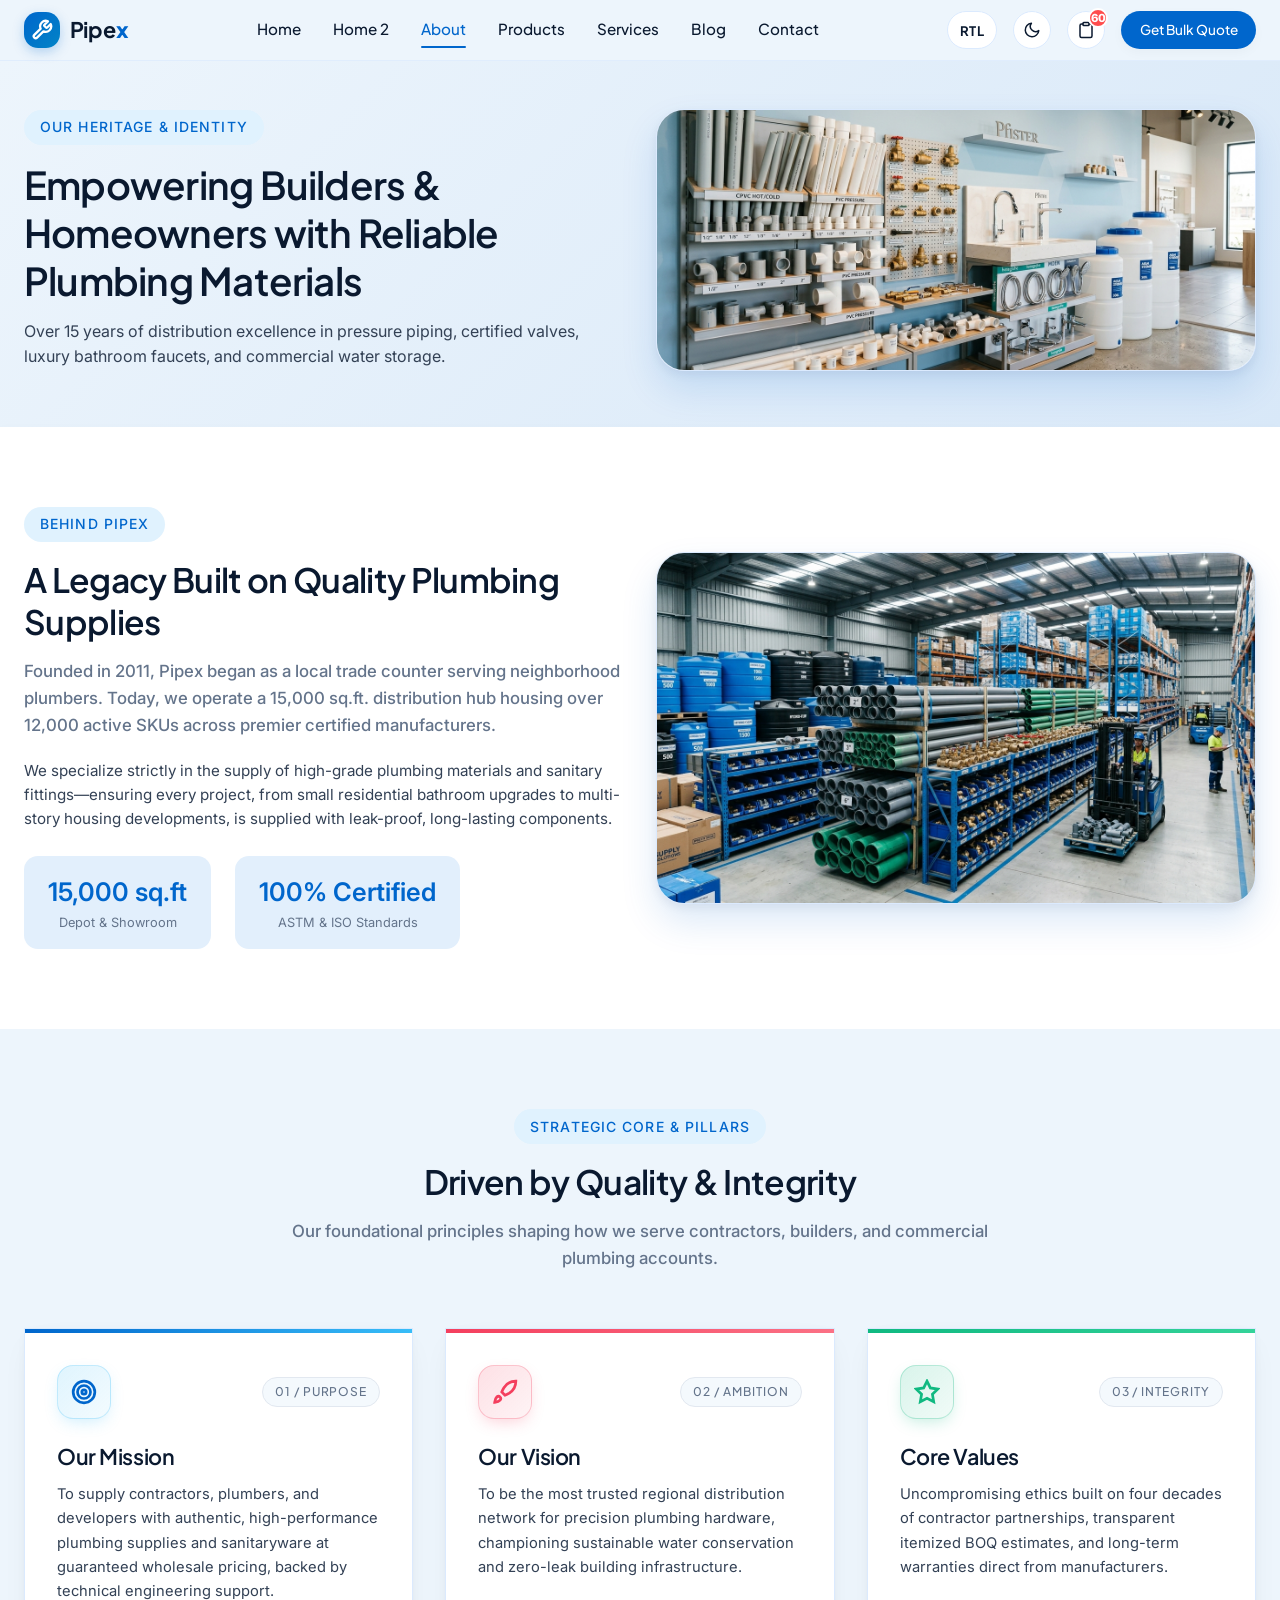
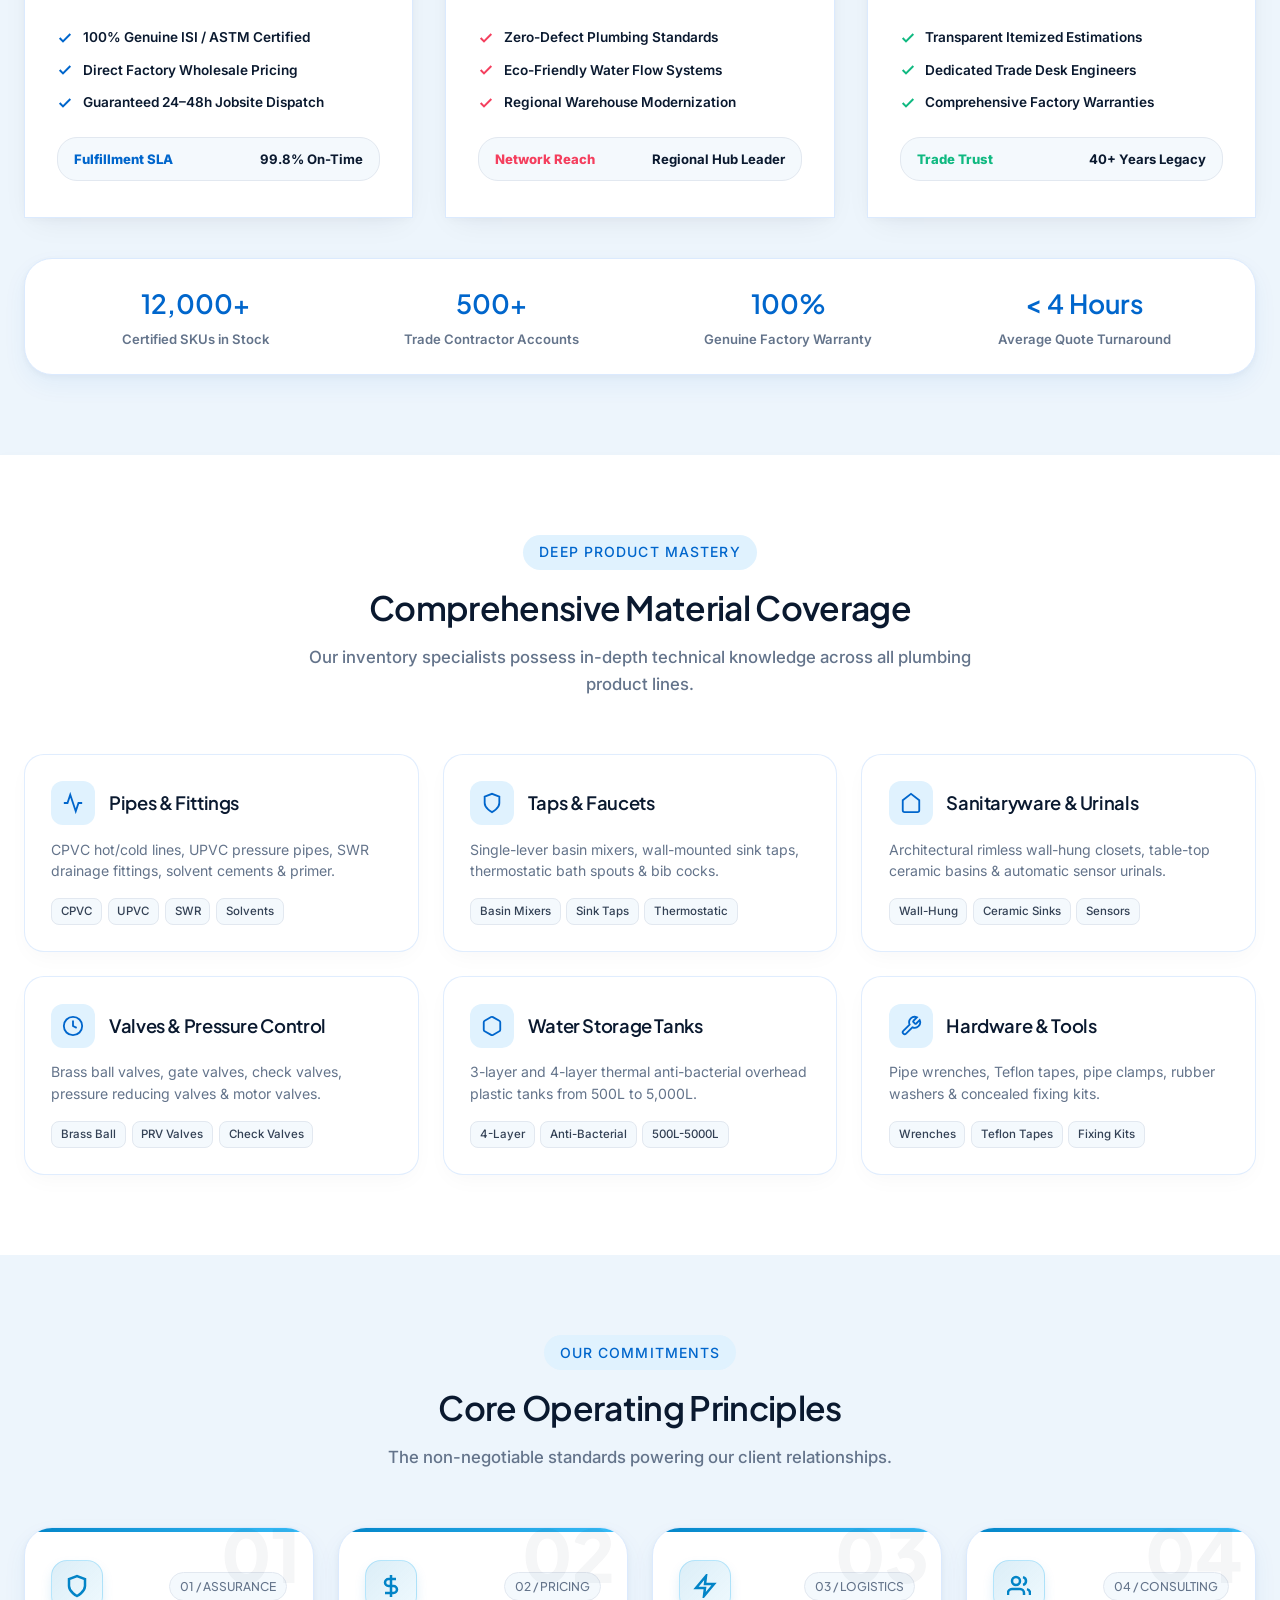
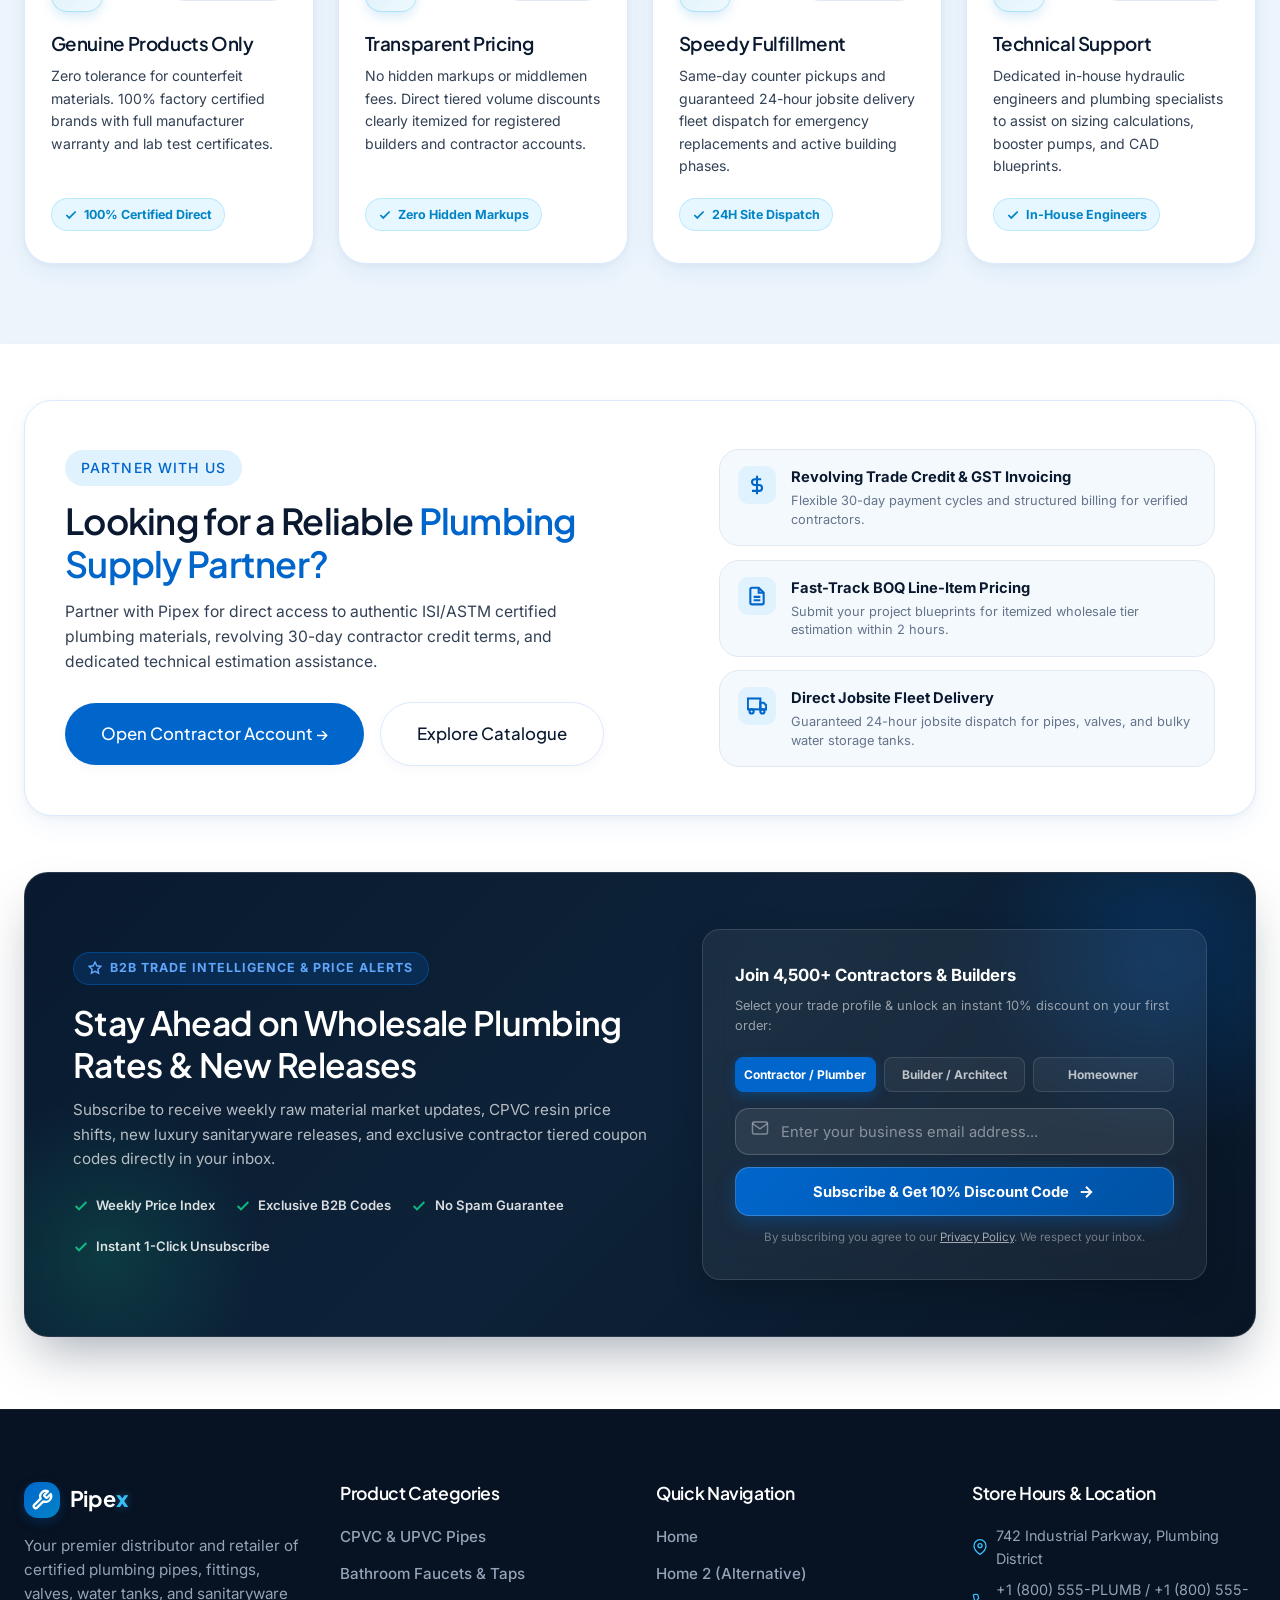
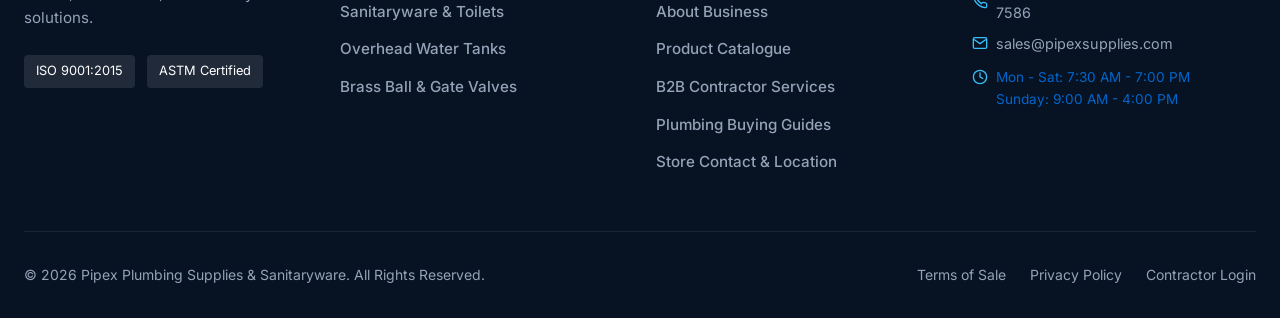
==== commit 47825174: "final commit" ====
--- a/about.html
+++ b/about.html
@@ -18,7 +18,7 @@
           <div class="brand-icon">
             <svg width="22" height="22" viewBox="0 0 24 24" fill="none" stroke="currentColor" stroke-width="2.5" stroke-linecap="round" stroke-linejoin="round"><path d="M14.7 6.3a1 1 0 0 0 0 1.4l1.6 1.6a1 1 0 0 0 1.4 0l3.77-3.77a6 6 0 0 1-7.94 7.94l-6.91 6.91a2.12 2.12 0 0 1-3-3l6.91-6.91a6 6 0 0 1 7.94-7.94l-3.76 3.76z"/></svg>
           </div>
-          <div>Pipe<span>x</span></div>
+          <div class="brand-text">Pipe<span class="brand-accent">x</span></div>
         </a>
 
         <ul class="nav-menu">
@@ -56,7 +56,7 @@
         <div class="brand-icon">
           <svg width="22" height="22" viewBox="0 0 24 24" fill="none" stroke="currentColor" stroke-width="2.5" stroke-linecap="round" stroke-linejoin="round"><path d="M14.7 6.3a1 1 0 0 0 0 1.4l1.6 1.6a1 1 0 0 0 1.4 0l3.77-3.77a6 6 0 0 1-7.94 7.94l-6.91 6.91a2.12 2.12 0 0 1-3-3l6.91-6.91a6 6 0 0 1 7.94-7.94l-3.76 3.76z"/></svg>
         </div>
-        <div>Pipe<span>x</span></div>
+        <div class="brand-text">Pipe<span class="brand-accent">x</span></div>
       </a>
       <button id="mobile-drawer-close" style="font-size: 1.5rem; color: var(--text-primary);">✕</button>
     </div>
@@ -639,7 +639,7 @@
                   d="M14.7 6.3a1 1 0 0 0 0 1.4l1.6 1.6a1 1 0 0 0 1.4 0l3.77-3.77a6 6 0 0 1-7.94 7.94l-6.91 6.91a2.12 2.12 0 0 1-3-3l6.91-6.91a6 6 0 0 1 7.94-7.94l-3.76 3.76z" />
               </svg>
             </div>
-            <div style="color:#ffffff;">Pipe<span style="color:var(--accent-blue-light);">x</span></div>
+            <div class="brand-text" style="color:#ffffff;">Pipe<span class="brand-accent" style="color:#38bdf8;">x</span></div>
           </a>
           <p>Your premier distributor and retailer of certified plumbing pipes, fittings, valves, water tanks, and sanitaryware solutions.</p>
           <div style="display:flex; gap:0.75rem;">
--- a/css/styles.css
+++ b/css/styles.css
@@ -986,9 +986,11 @@
   align-items: center;
   gap: 0.6rem;
   font-family: var(--font-heading);
-  font-size: 1.3rem;
-  font-weight: 600;
+  font-size: 1.35rem;
+  font-weight: 700;
   color: var(--text-primary);
+  letter-spacing: -0.02em;
+  text-decoration: none;
 }
 
 .brand-icon {
@@ -1001,10 +1003,21 @@
   align-items: center;
   justify-content: center;
   box-shadow: 0 4px 12px var(--accent-blue-glow);
-}
-
-.brand-logo span {
-  color: var(--accent-blue);
+  flex-shrink: 0;
+}
+
+.brand-logo .brand-text {
+  display: inline-flex;
+  align-items: center;
+  font-weight: 700;
+  color: inherit;
+}
+
+.brand-logo span,
+.brand-logo .brand-accent {
+  color: var(--accent-blue);
+  font-weight: 800;
+  display: inline;
 }
 
 .nav-menu {
@@ -4763,4 +4776,47 @@
 [style*="font-weight:700"][style*="color:var(--accent-blue)"],
 [style*="font-weight: 700"][style*="color:var(--accent-blue)"] {
   font-weight: 600 !important;
+}
+
+/* ==========================================================================
+   Brand Logo & Footer Text Visibility Fixes
+   ========================================================================== */
+.brand-logo,
+.brand-logo .brand-text {
+  font-weight: 700 !important;
+  letter-spacing: -0.01em;
+}
+
+.brand-logo span,
+.brand-logo .brand-accent {
+  font-weight: 800 !important;
+}
+
+/* Site Footer Brand Logo - Always Crystal Clear on Dark Canvas (#071222) */
+.site-footer .brand-logo,
+.footer-brand .brand-logo {
+  color: #ffffff !important;
+}
+
+.site-footer .brand-logo div,
+.site-footer .brand-logo .brand-text,
+.footer-brand .brand-logo div,
+.footer-brand .brand-logo .brand-text {
+  color: #ffffff !important;
+  font-weight: 700 !important;
+  font-size: 1.35rem !important;
+  letter-spacing: -0.01em;
+  opacity: 1 !important;
+  visibility: visible !important;
+}
+
+.site-footer .brand-logo span,
+.site-footer .brand-logo .brand-accent,
+.footer-brand .brand-logo span,
+.footer-brand .brand-logo .brand-accent {
+  color: #38bdf8 !important; /* High contrast vibrant sky-blue (contrast 9.7:1 on #071222) */
+  font-weight: 800 !important;
+  opacity: 1 !important;
+  visibility: visible !important;
+  text-shadow: 0 0 10px rgba(56, 189, 248, 0.4);
 }
